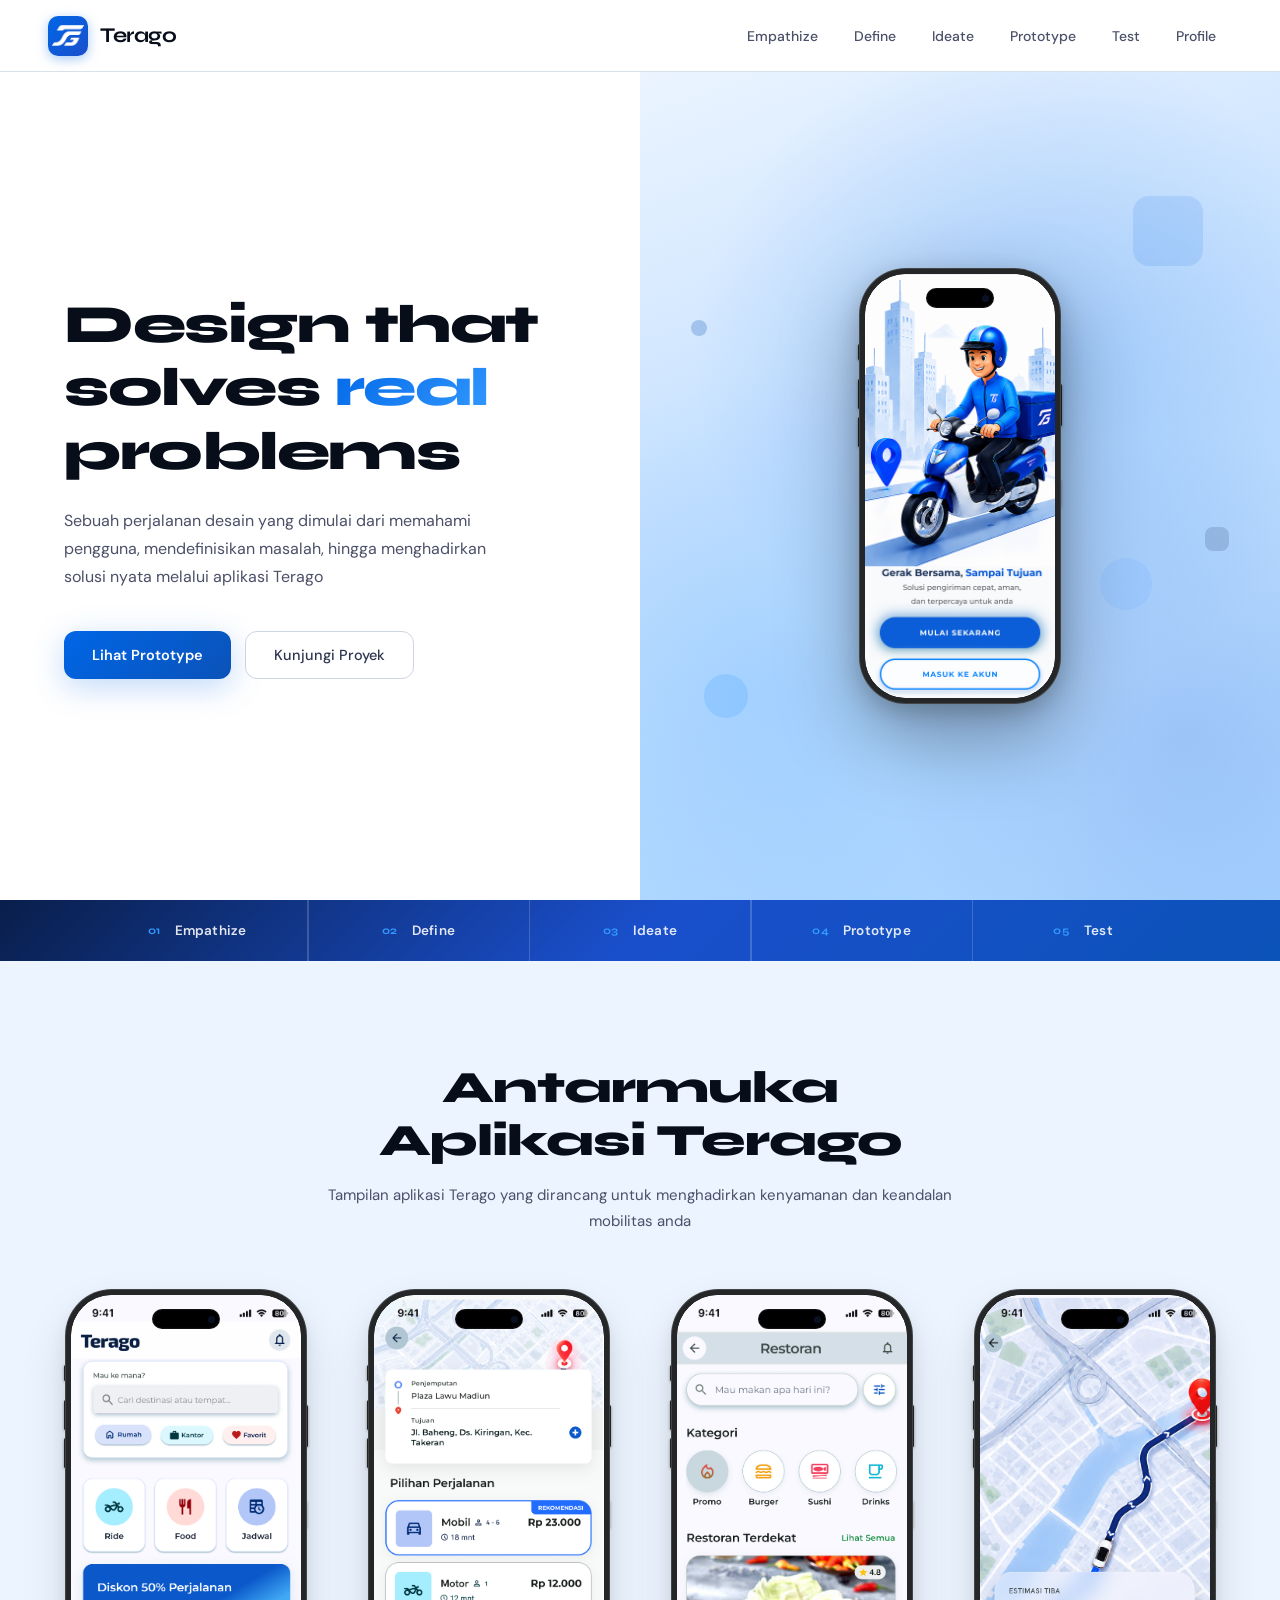
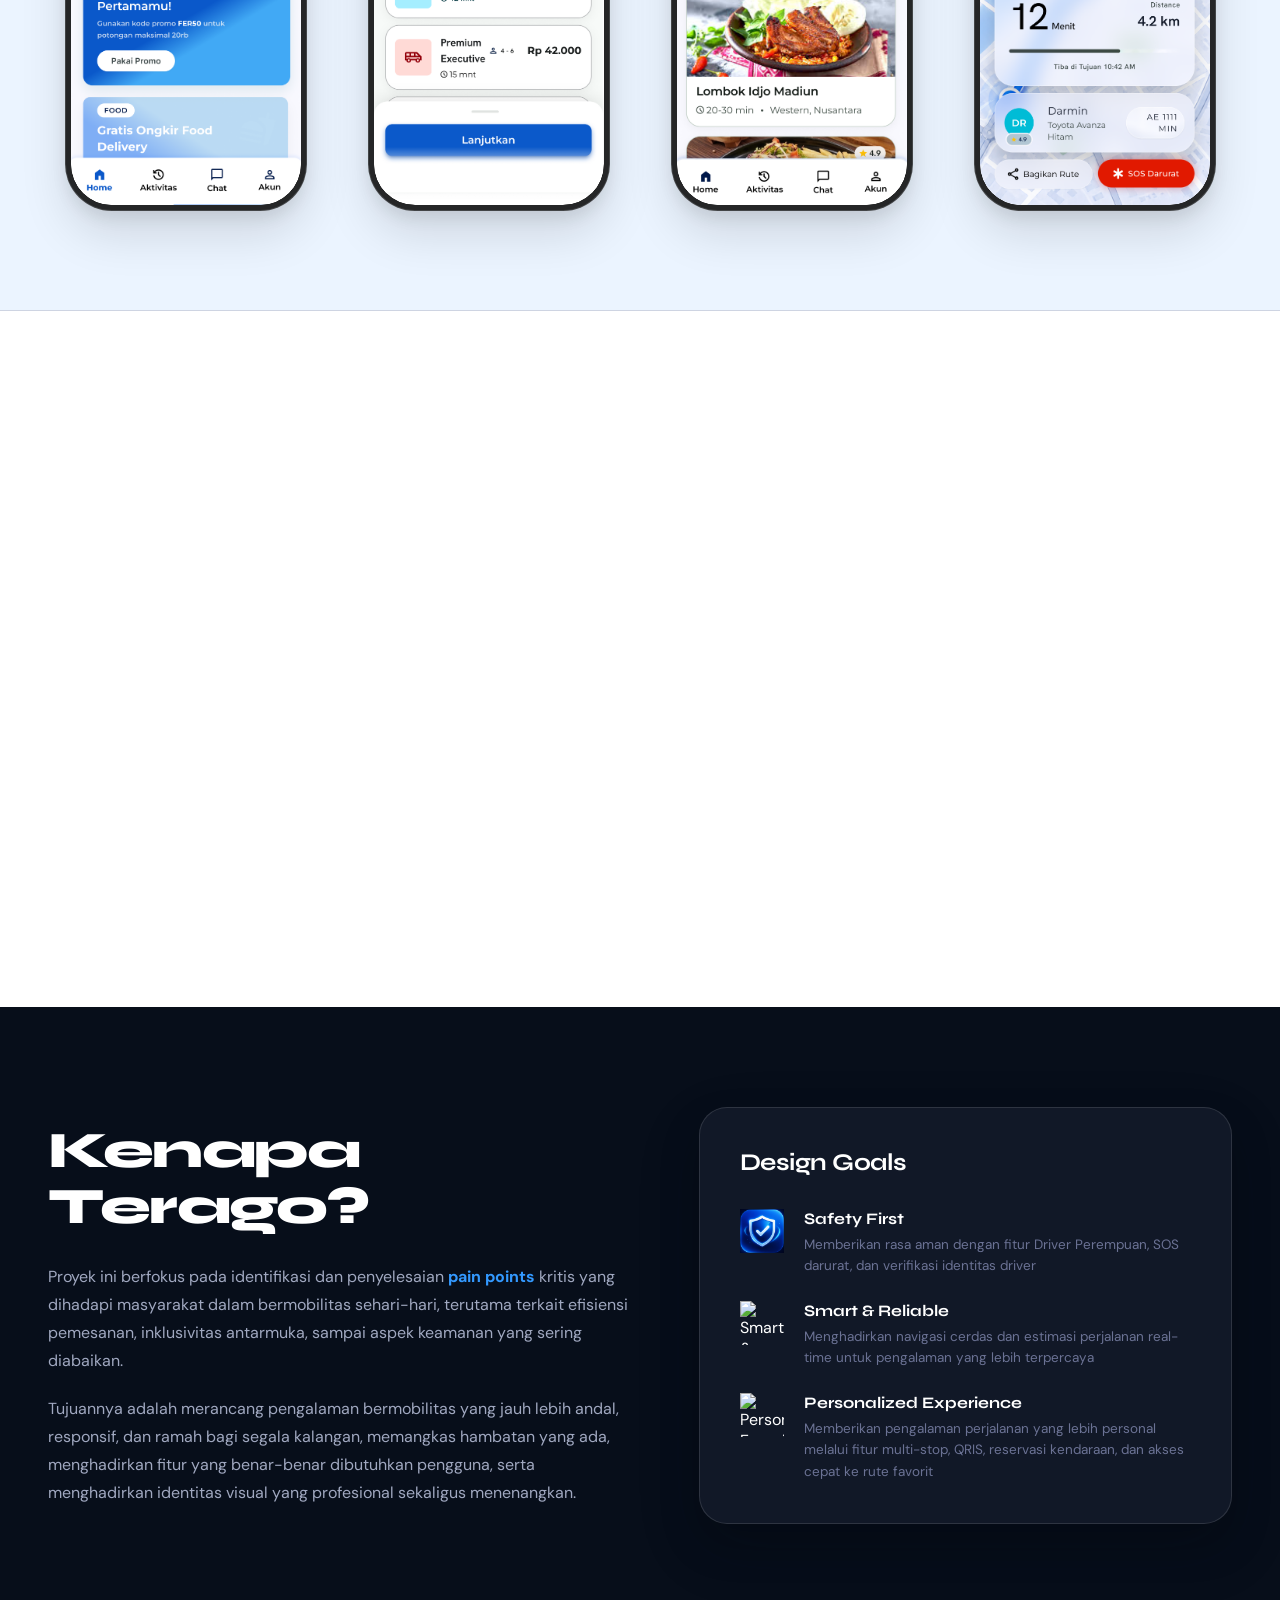
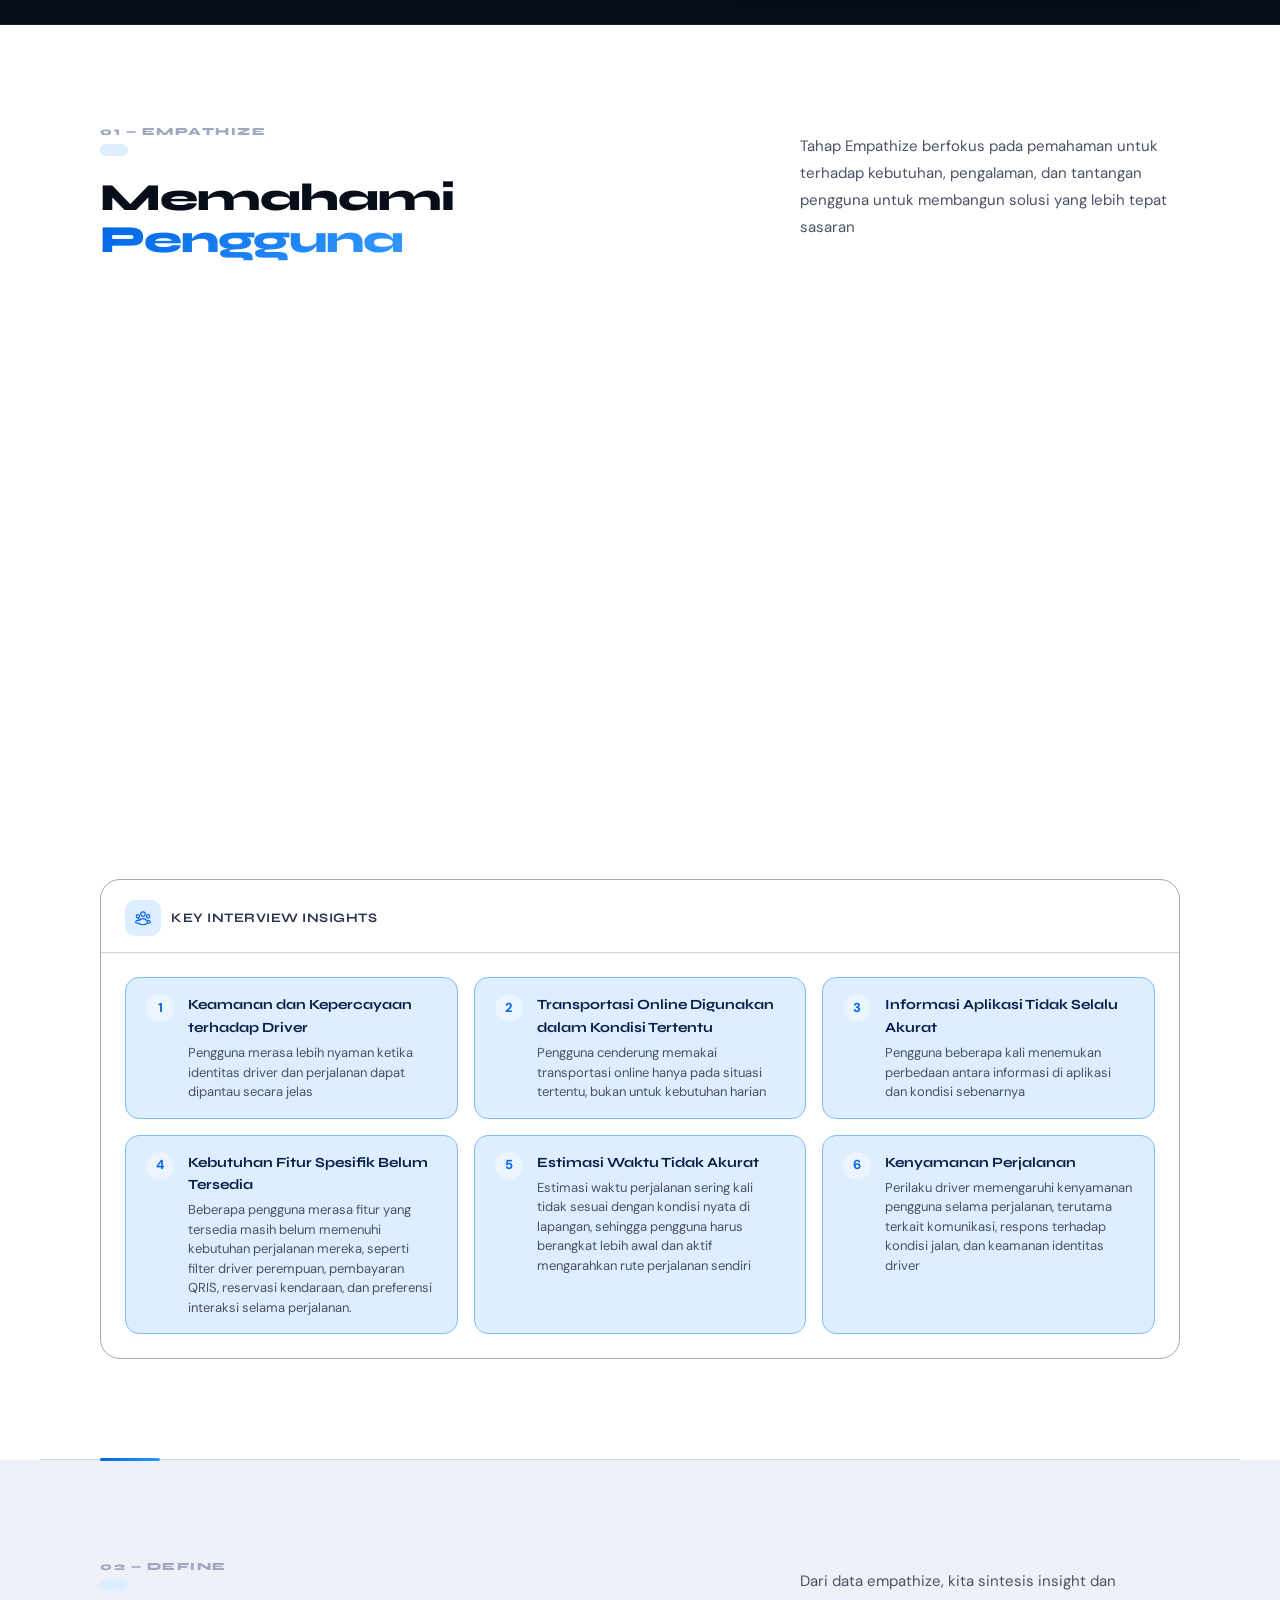
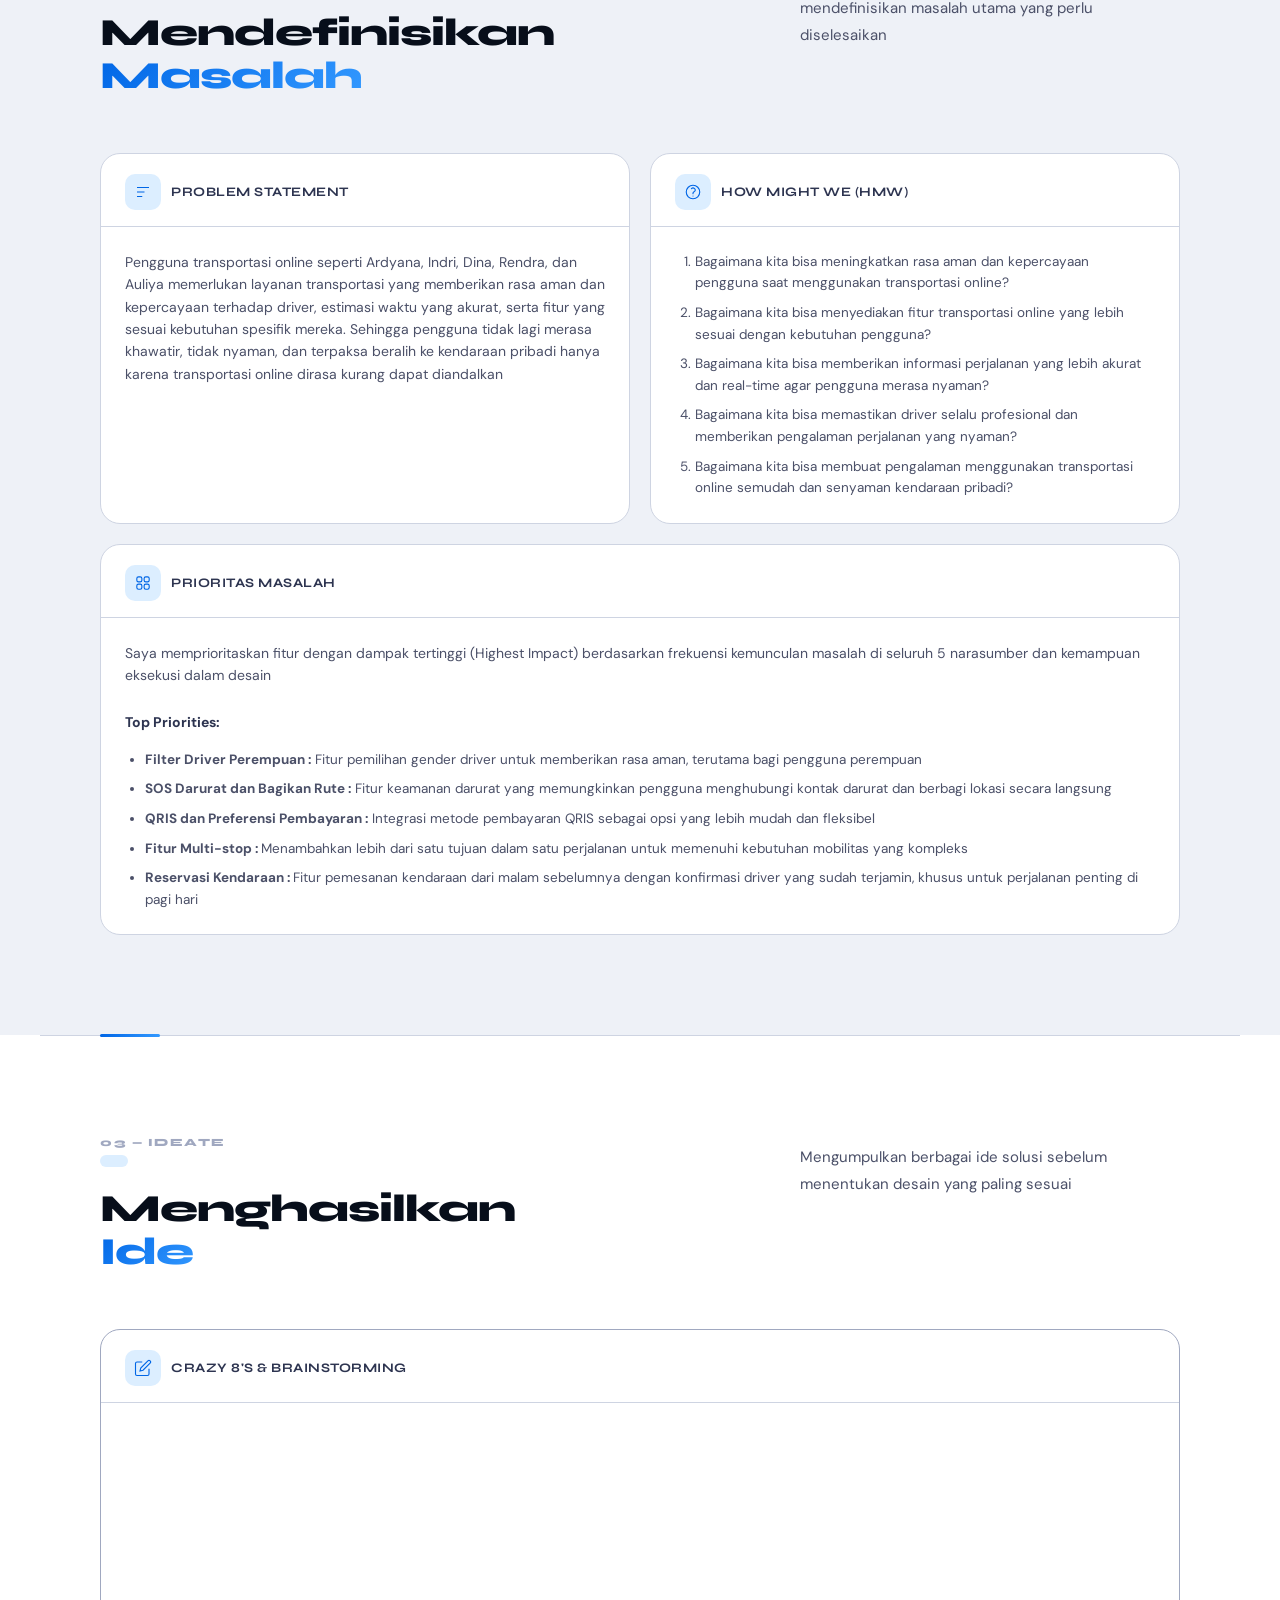
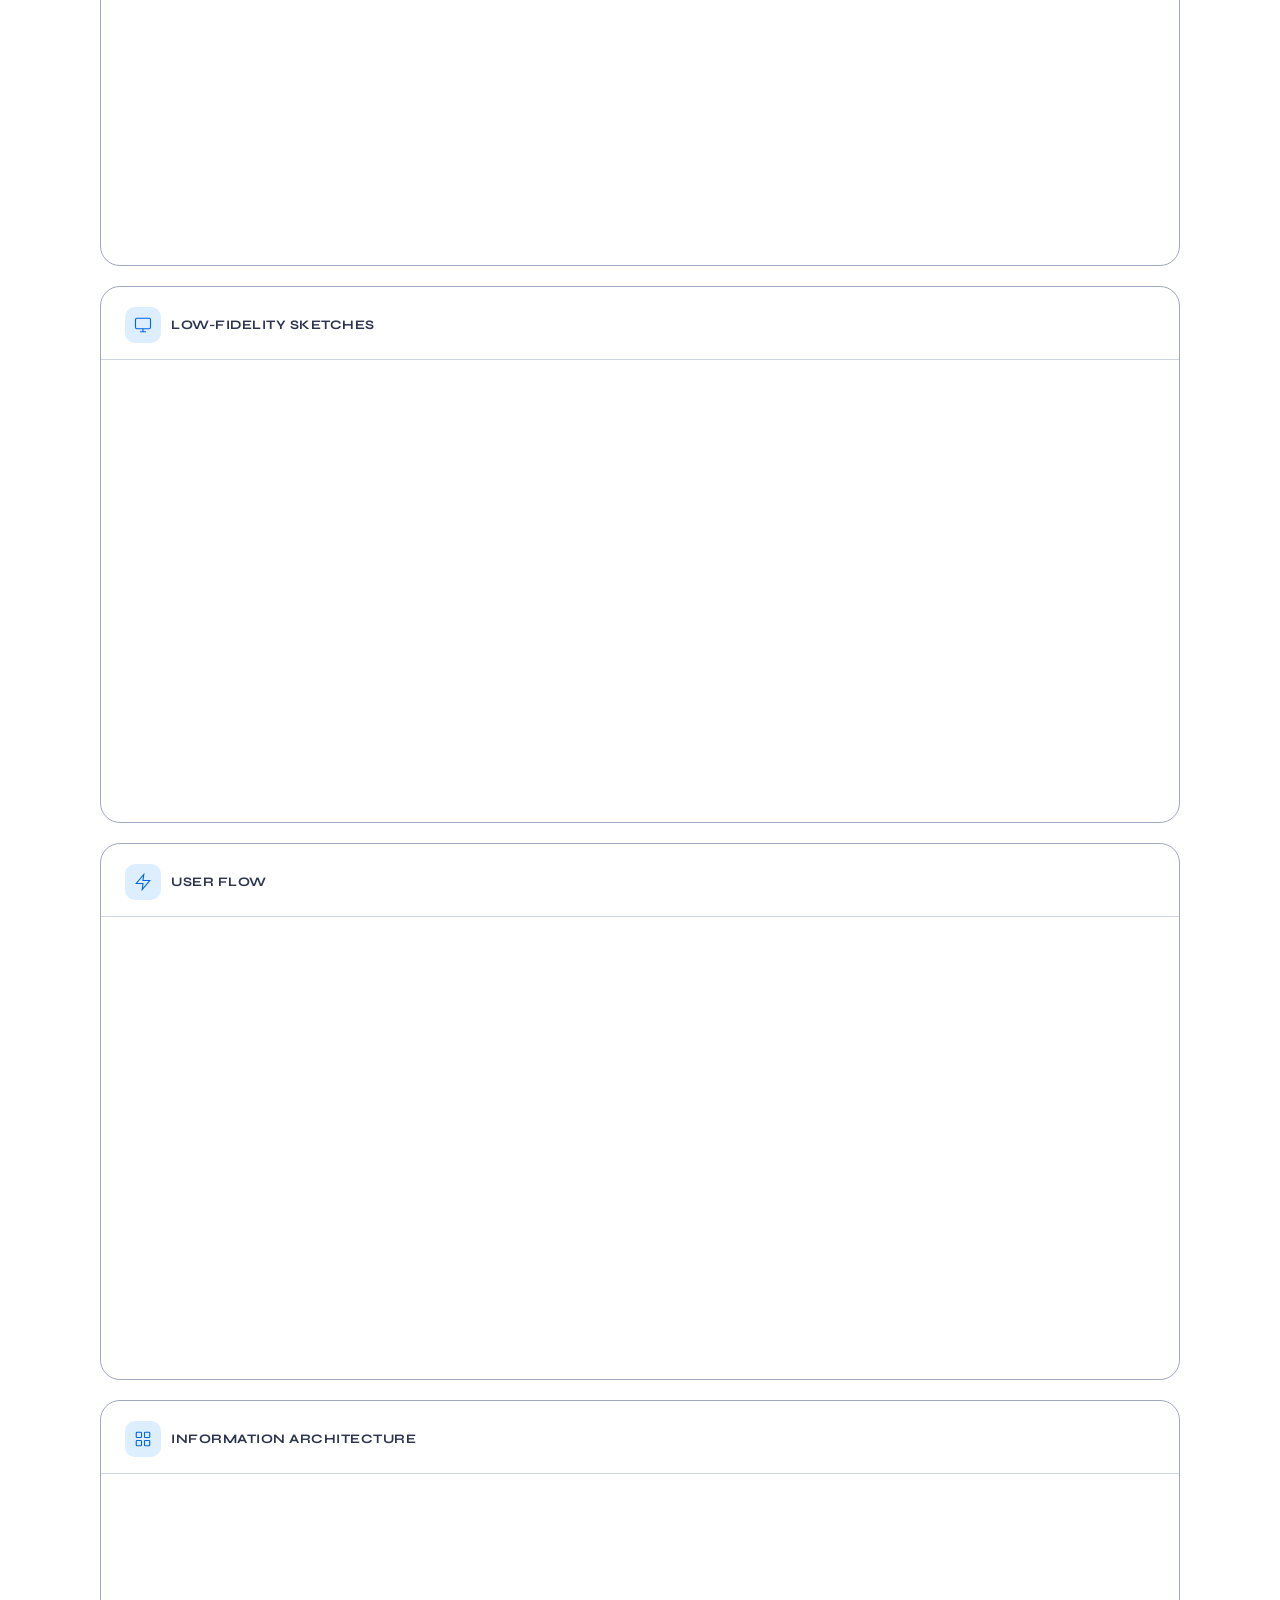
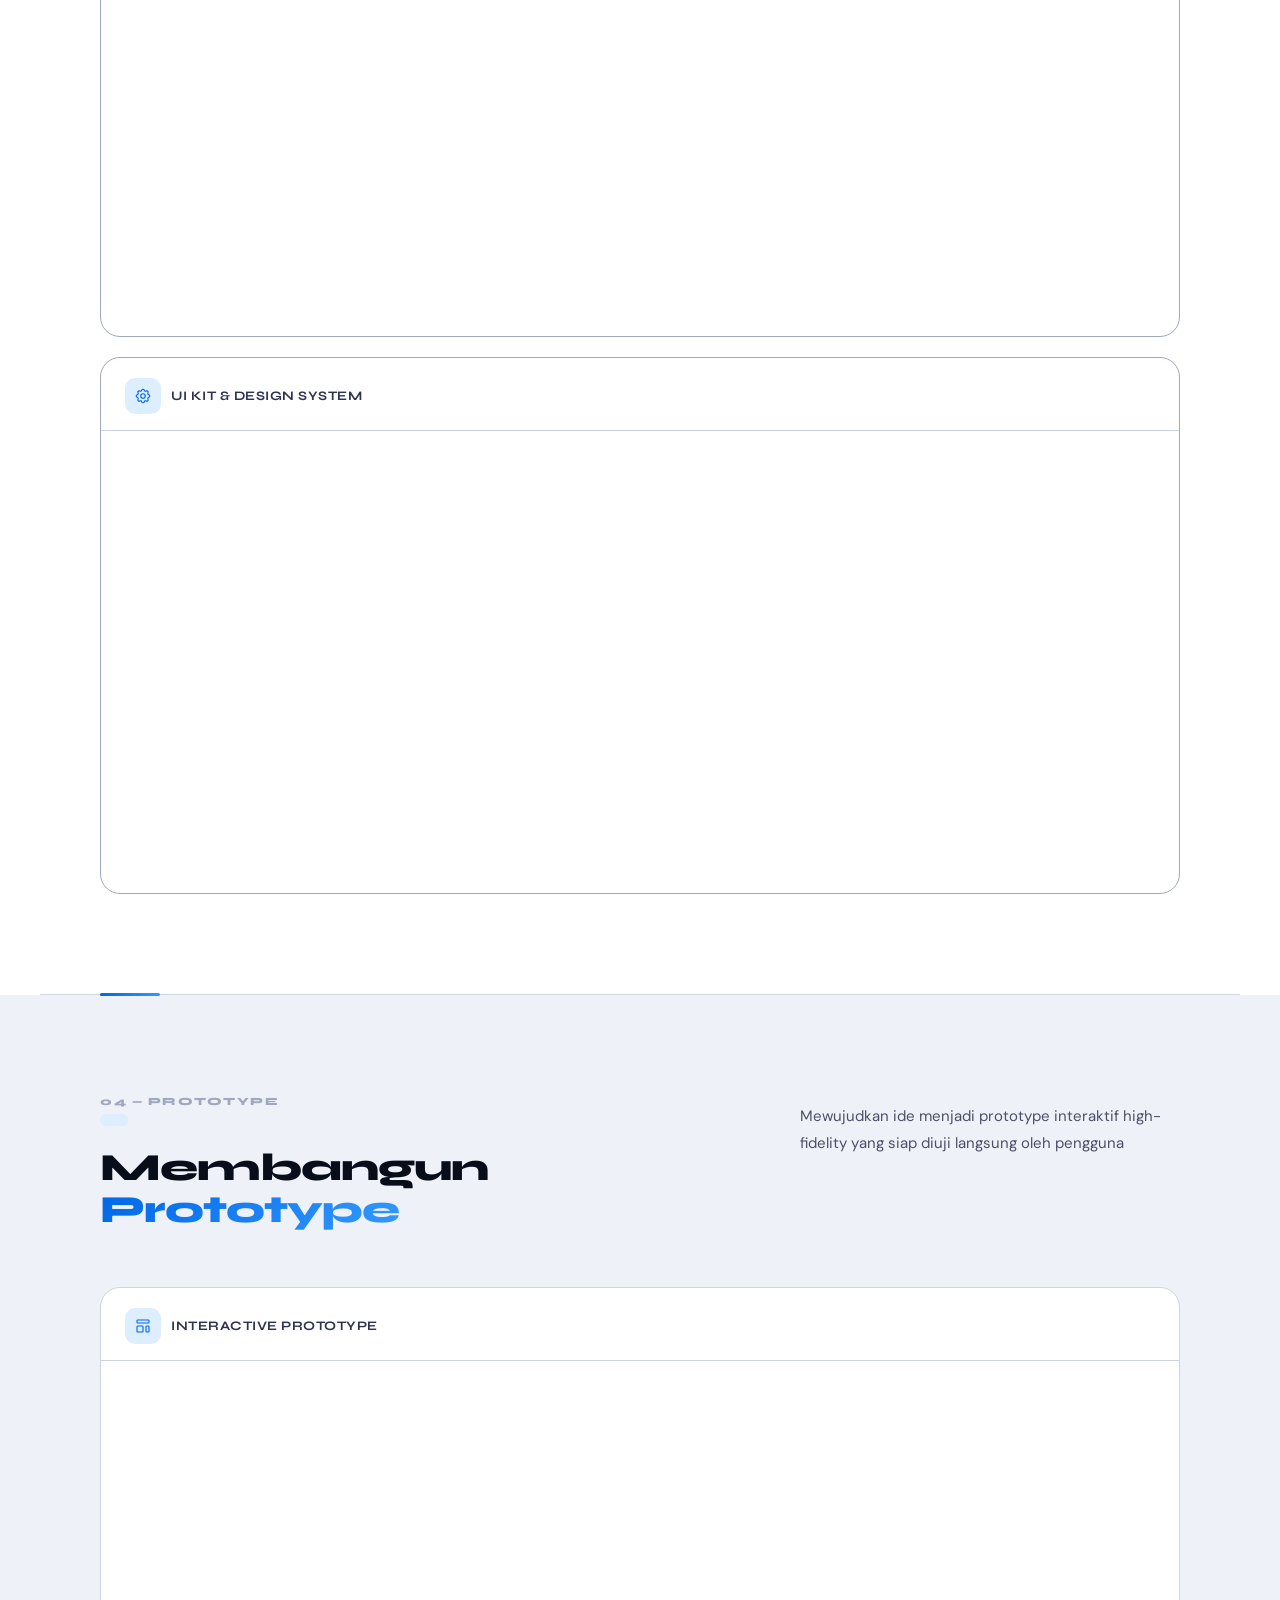
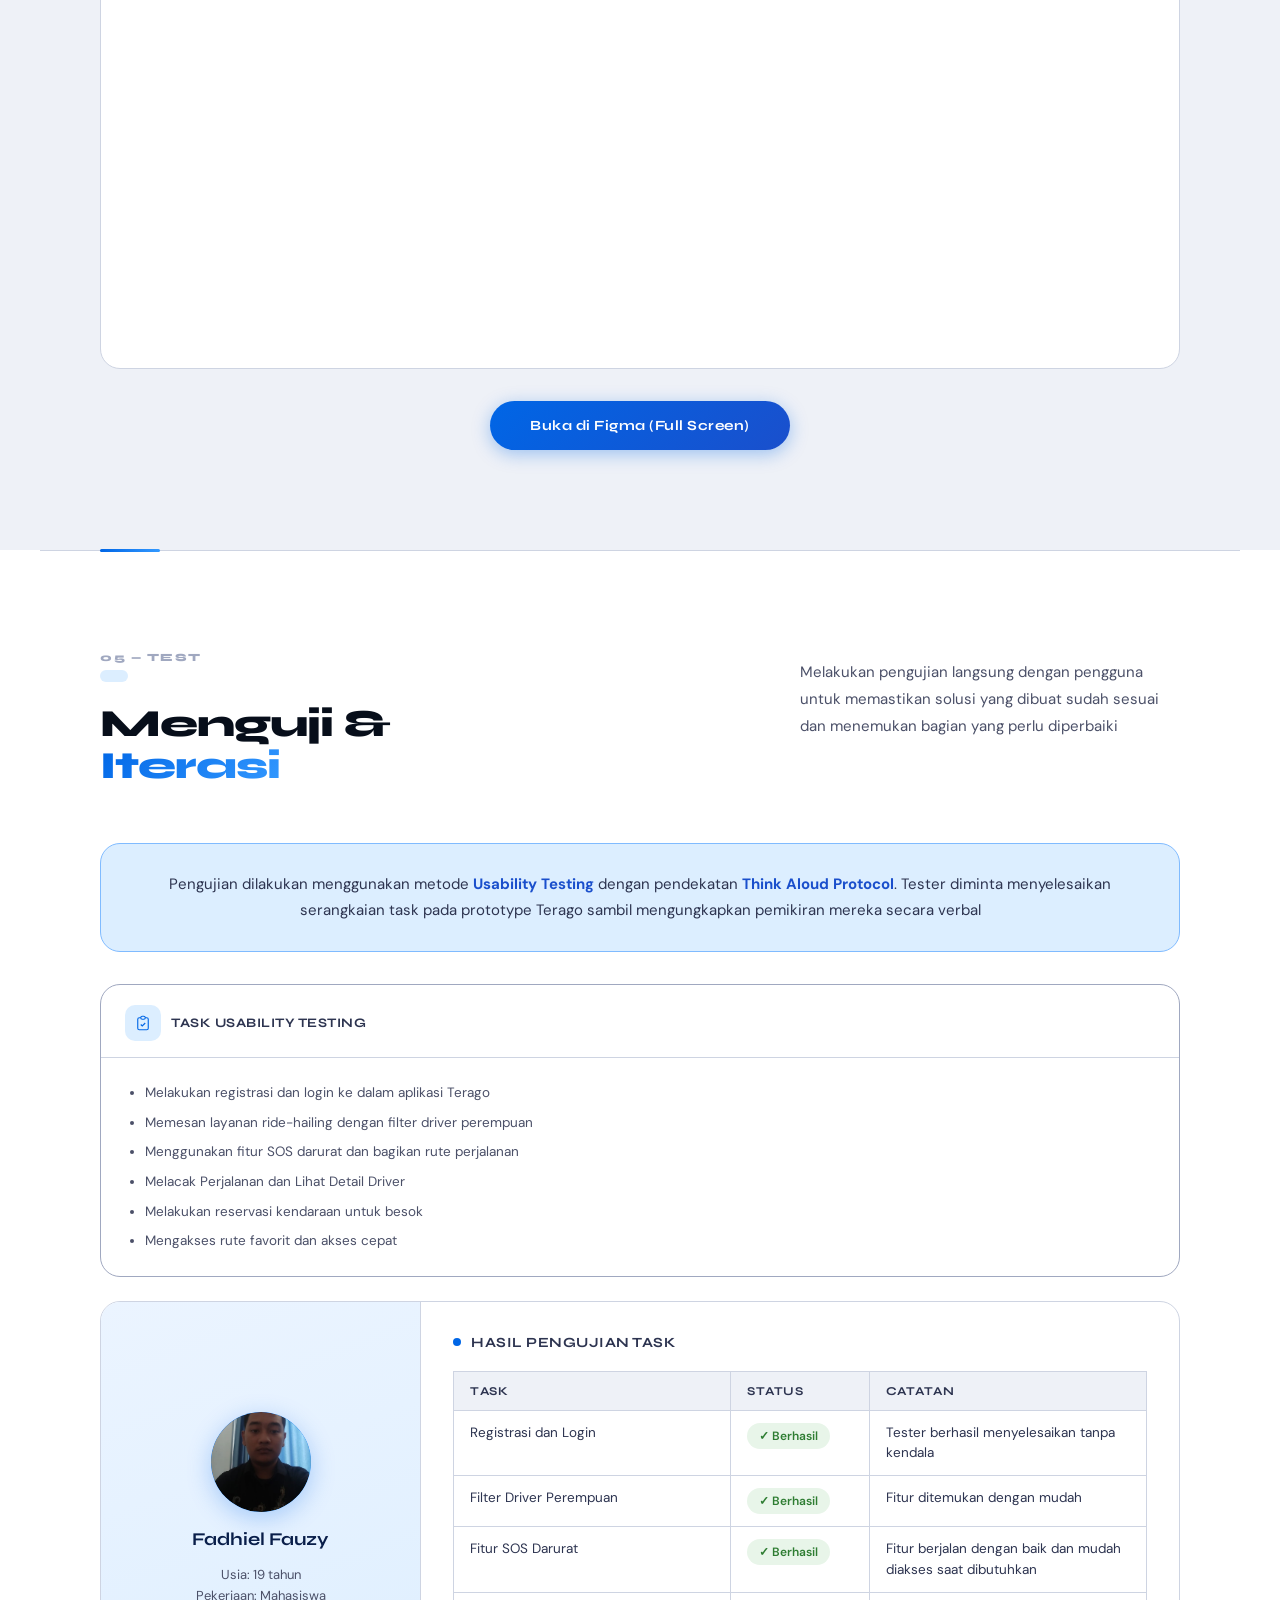
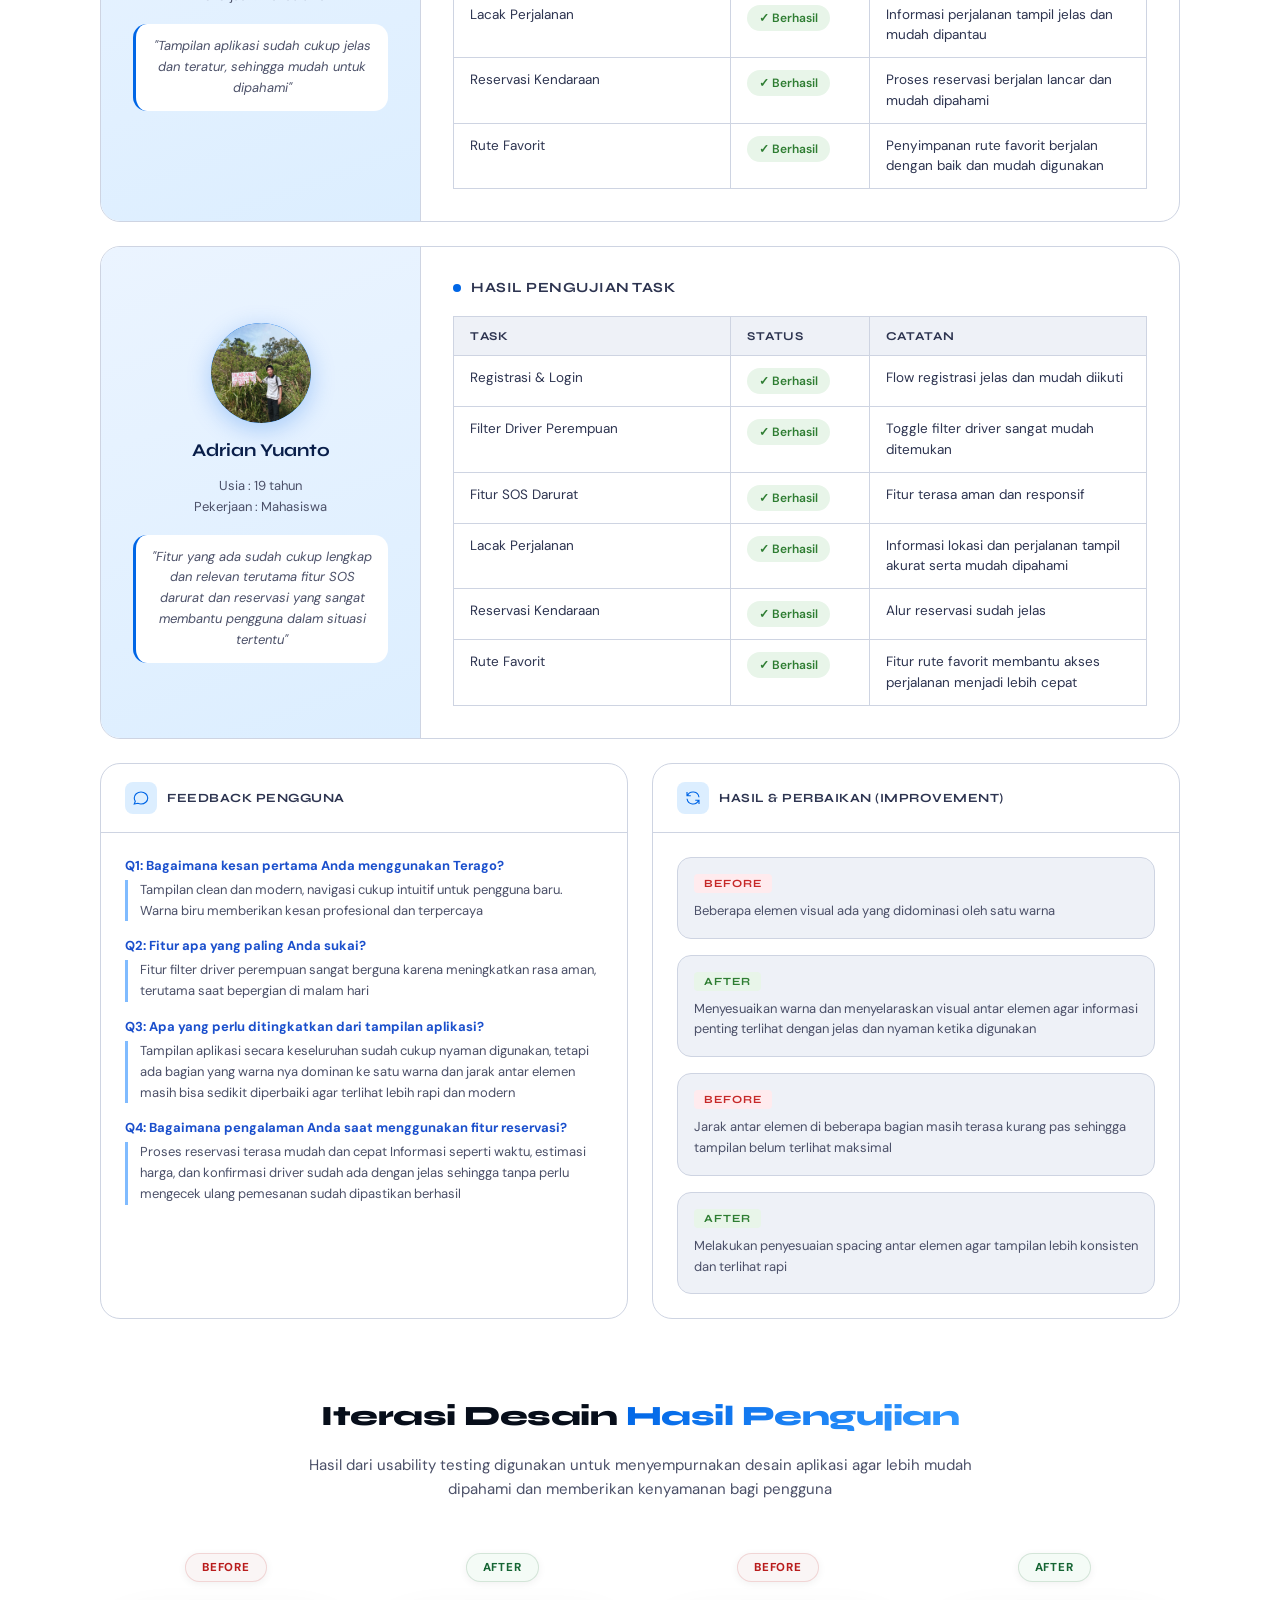
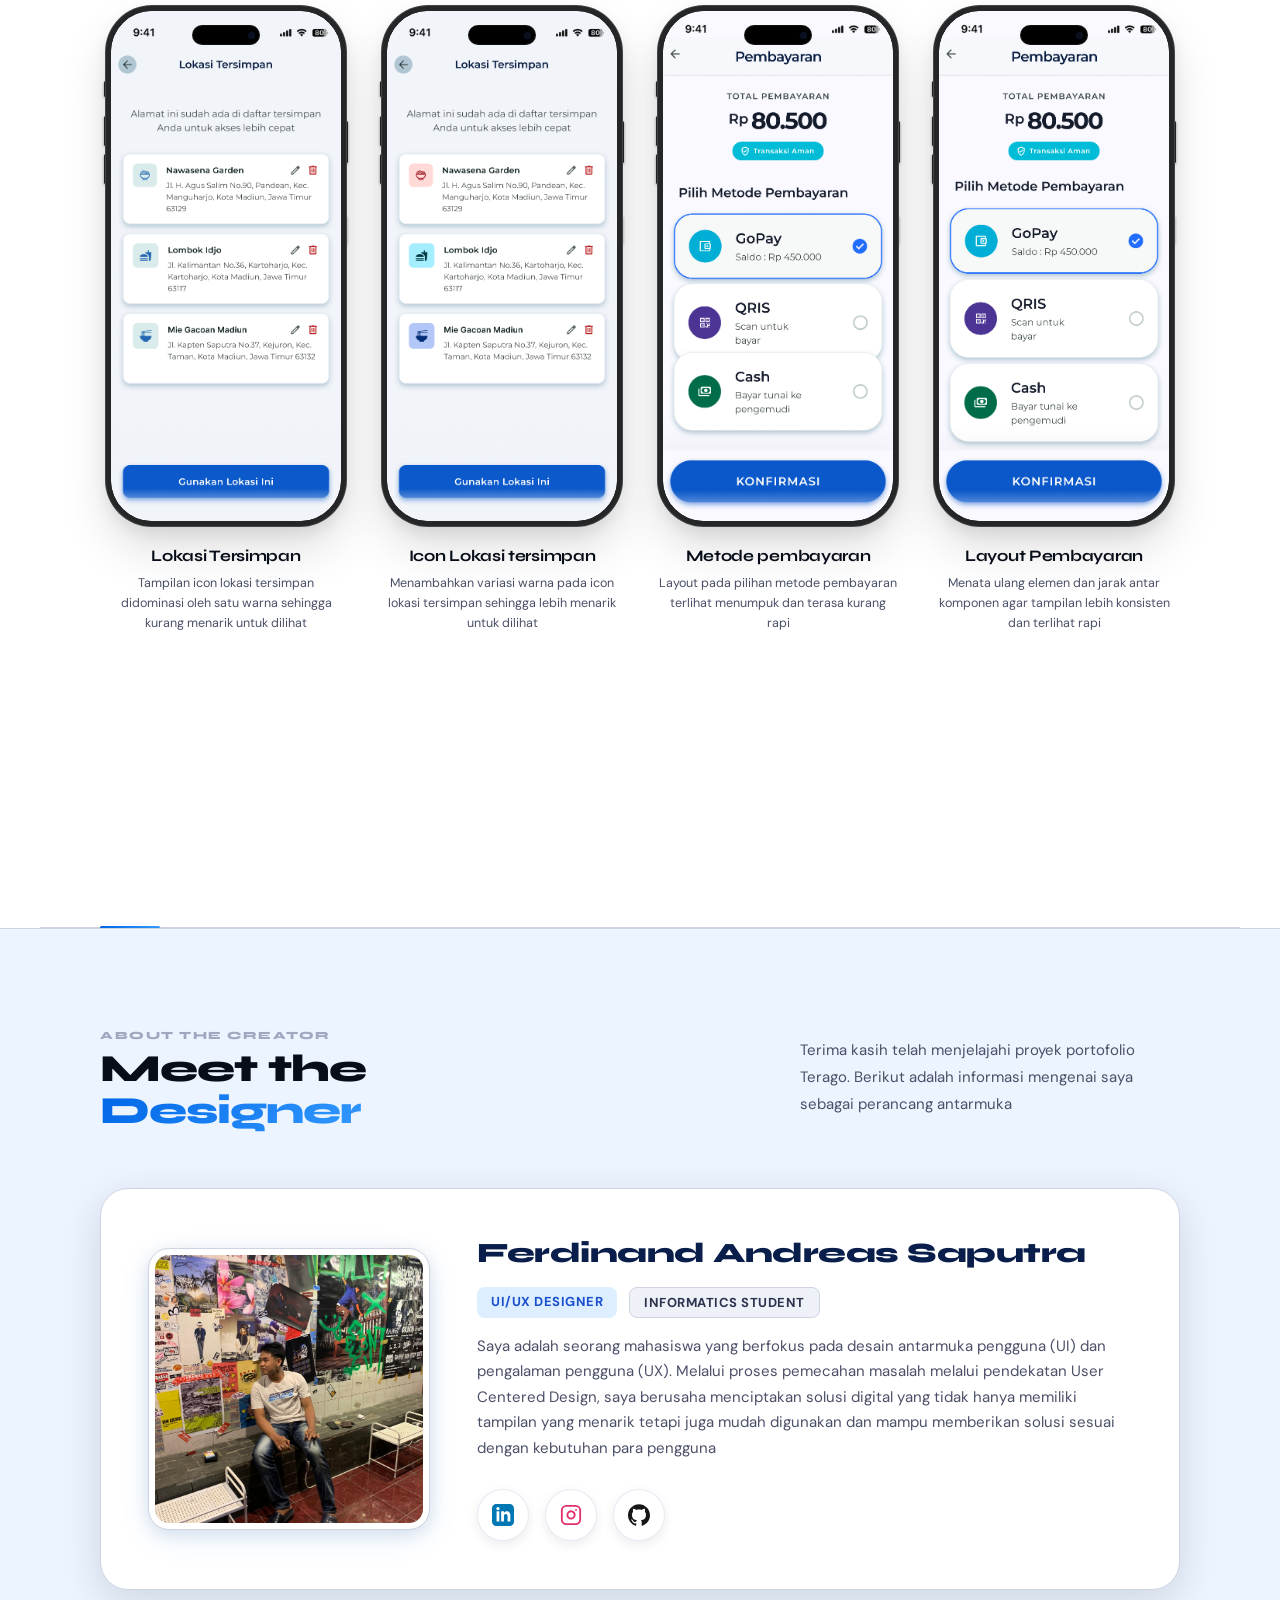
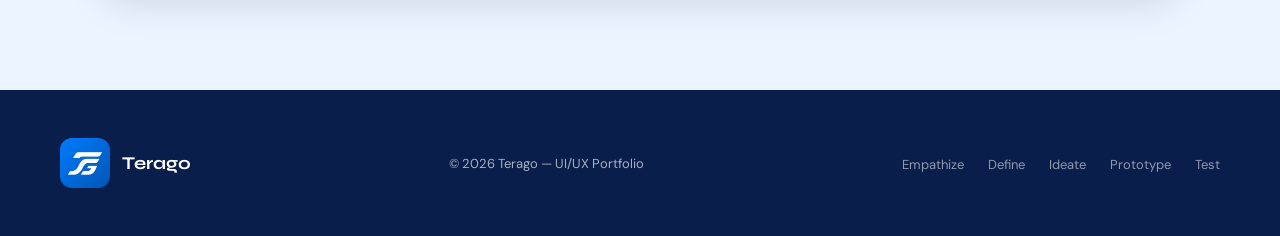
==== Terago2.html @ e4a73179 "Terago" ====
<!DOCTYPE html>
<html lang="id">

<head>
  <meta charset="UTF-8" />
  <meta name="viewport" content="width=device-width, initial-scale=1.0" />
  <title>Terago Portofolio</title>
  <meta name="description" content="Terago UI/UX Design Portfolio" />

  <!-- Fonts -->
  <link rel="preconnect" href="https://fonts.googleapis.com" />
  <link rel="preconnect" href="https://fonts.gstatic.com" crossorigin />
  <link
    href="https://fonts.googleapis.com/css2?family=DM+Sans:ital,opsz,wght@0,9..40,300;0,9..40,400;0,9..40,500;0,9..40,600;1,9..40,300&family=Syne:wght@400;500;600;700;800&display=swap"
    rel="stylesheet" />

  <!-- Stylesheet -->
  <link rel="stylesheet" href="style.css?v=2.2" />
  <link rel="icon" type="image/png" href="/Img/favicon.png" sizes="96x96" />
</head>

<body>

  <!-- ═══════════════════════════════════════════
       NAVBAR
       ═══════════════════════════════════════════ -->
  <nav id="navbar">
    <a href="#" class="logo">
      <div class="logo-icon">
        <img src="Img/Logotera.png" alt="Desain Terago Onboarding" />
      </div>
      <span class="logo-text">Terago</span>
    </a>

    <ul class="nav-links">
      <li><a href="#empathize">Empathize</a></li>
      <li><a href="#define">Define</a></li>
      <li><a href="#ideate">Ideate</a></li>
      <li><a href="#prototype">Prototype</a></li>
      <li><a href="#test">Test</a></li>
      <li><a href="#identity"> Profile</a></li>
    </ul>
  </nav>

  <!-- ═══════════════════════════════════════════
       HERO
       ═══════════════════════════════════════════ -->
  <section class="hero">
    <div class="hero-left">

      <h1 class="hero-title">
        Design that<br />
        solves <span class="highlight">real</span><br />
        problems
      </h1>
      <p class="hero-desc">
        Sebuah perjalanan desain yang dimulai dari memahami pengguna, mendefinisikan masalah,
        hingga menghadirkan solusi nyata melalui aplikasi Terago
      </p>
      <div class="hero-cta">
        <a href="#prototype" class="btn-primary">
          Lihat Prototype
        </a>

        <a href="https://www.figma.com/design/yzwEK9BCS0q9NKPZf9YwzH/253307027_Ferdinand-Andreas-Saputra?node-id=0-1&t=hUItlRRvAeyWlqdJ-1"
          class="btn-secondary">
          Kunjungi Proyek
        </a>
      </div>
    </div>

    <div class="hero-right">
      <div class="hero-bg-pattern"></div>

      <!-- Floating Decorative Elements -->
      <div class="hero-floating"
        style="top:15%;right:12%;width:70px;height:70px;border-radius:16px;background:var(--blue);opacity:.12;"></div>
      <div class="hero-floating"
        style="bottom:22%;left:10%;width:44px;height:44px;background:var(--blue-accent);opacity:.2;"></div>
      <div class="hero-floating"
        style="top:55%;right:8%;width:24px;height:24px;border-radius:8px;background:var(--blue-navy);opacity:.15;">
      </div>
      <div class="hero-floating"
        style="top:30%;left:8%;width:16px;height:16px;background:var(--blue-medium);opacity:.25;"></div>
      <div class="hero-floating"
        style="bottom:35%;right:20%;width:52px;height:52px;background:var(--blue-mid);opacity:.3;"></div>

      <!-- Phone Mockup (iPhone 16 Pro) -->
      <div class="mockup-wrapper">
        <!-- Physical side buttons -->
        <div class="button-left button-action"></div>
        <div class="button-left button-vol-up"></div>
        <div class="button-left button-vol-down"></div>
        <div class="button-right button-power"></div>
        <div class="button-right button-camera"></div>

        <div class="hero-mockup">
          <div class="mockup-notch"></div>
          <div class="mockup-screen has-image">
            <img src="Img/Onboarding7.jpg" alt="Desain Terago Onboarding" />
          </div>
        </div>
      </div>
    </div>
  </section>

  <!-- ═══════════════════════════════════════════
       PROCESS STRIP
       ═══════════════════════════════════════════ -->
  <div class="process-strip">
    <div class="process-item">
      <span class="process-num">01</span>
      <span class="process-label">Empathize</span>
    </div>
    <div class="process-sep"></div>
    <div class="process-item">
      <span class="process-num">02</span>
      <span class="process-label">Define</span>
    </div>
    <div class="process-sep"></div>
    <div class="process-item">
      <span class="process-num">03</span>
      <span class="process-label">Ideate</span>
    </div>
    <div class="process-sep"></div>
    <div class="process-item">
      <span class="process-num">04</span>
      <span class="process-label">Prototype</span>
    </div>
    <div class="process-sep"></div>
    <div class="process-item">
      <span class="process-num">05</span>
      <span class="process-label">Test</span>
    </div>
  </div>


  <!-- ═══════════════════════════════════════════════════════════════
       SECTION BARU: OPENING MOCKUPS (4x iPhone 16 Pro)
       ═══════════════════════════════════════════════════════════════ -->
  <section class="opening-mockups-section reveal">
    <div class="opening-mockups-title">
      <h2>Antarmuka Aplikasi <span class="highlight">Terago</span></h2>
      <p>Tampilan aplikasi Terago yang dirancang untuk menghadirkan kenyamanan dan keandalan mobilitas
        anda</p>
    </div>

    <div class="mockups-grid">
      <!--  MOCKUP 1 -->
      <div class="phone-mockup-wrapper">
        <div class="button-left button-action"></div>
        <div class="button-left button-vol-up"></div>
        <div class="button-left button-vol-down"></div>
        <div class="button-right button-power"></div>
        <div class="button-right button-camera"></div>
        <div class="phone-mockup-frame">
          <div class="mockup-notch"></div>
          <div class="phone-mockup-screen">
            <img src="Img/Homepage.png" alt="Terago Screen 1" />
          </div>
        </div>
      </div>

      <!--  MOCKUP 2 -->
      <div class="phone-mockup-wrapper">
        <div class="button-left button-action"></div>
        <div class="button-left button-vol-up"></div>
        <div class="button-left button-vol-down"></div>
        <div class="button-right button-power"></div>
        <div class="button-right button-camera"></div>
        <div class="phone-mockup-frame">
          <div class="mockup-notch"></div>
          <div class="phone-mockup-screen">
            <img src="Img/Pilih Layanan.png" alt="Terago Screen 2" />
          </div>
        </div>
      </div>

      <!-- MOCKUP 3 -->
      <div class="phone-mockup-wrapper">
        <div class="button-left button-action"></div>
        <div class="button-left button-vol-up"></div>
        <div class="button-left button-vol-down"></div>
        <div class="button-right button-power"></div>
        <div class="button-right button-camera"></div>
        <div class="phone-mockup-frame">
          <div class="mockup-notch"></div>
          <div class="phone-mockup-screen">
            <img src="Img/Food.png" alt="Terago Screen 3" />
          </div>
        </div>
      </div>

      <!--  MOCKUP 4 -->
      <div class="phone-mockup-wrapper">
        <div class="button-left button-action"></div>
        <div class="button-left button-vol-up"></div>
        <div class="button-left button-vol-down"></div>
        <div class="button-right button-power"></div>
        <div class="button-right button-camera"></div>
        <div class="phone-mockup-frame">
          <div class="mockup-notch"></div>
          <div class="phone-mockup-screen">
            <img src="Img/Tracking Perjalanan.png" alt="Terago Screen 4" />
          </div>
        </div>
      </div>
    </div>
  </section>

  <!-- ═══════════════════════════════════════════════════════════════
       SECTION BARU: TIMELINE & TOOLS
       ═══════════════════════════════════════════════════════════════ -->
  <section class="timeline-tools-section reveal">
    <div class="timeline-tools-header">
      <h2>Efisien, Terstruktur, <span class="highlight">Tepat Sasaran.</span></h2>
      <p>
        Proses desain Terago dikerjakan secara sistematis menggunakan pendekatan design thinking berbasis riset.
        <strong>Untuk menghasilkan solusi yang benar benar menjawab kebutuhan pengguna di lapangan</strong>
      </p>
    </div>

    <div class="timeline-tools-grid">
      <!-- Card: Timeline -->
      <div class="tt-card timeline-card reveal reveal-delay-1">
        <div class="tt-icon-wrapper tt-icon-timeline">
          <svg width="28" height="28" viewBox="0 0 24 24" fill="none" stroke="currentColor" stroke-width="1.8"
            stroke-linecap="round" stroke-linejoin="round">
            <circle cx="12" cy="12" r="10" />
            <polyline points="12 6 12 12 16 14" />
          </svg>
        </div>
        <span class="tt-label">Timeline</span>
        <span class="tt-value">4 Weeks</span>
      </div>

      <!-- Card: Tools -->
      <div class="tt-card tools-card reveal reveal-delay-2">
        <div class="tt-icon-wrapper tt-icon-tools">
          <svg width="28" height="28" viewBox="0 0 24 24" fill="none" stroke="currentColor" stroke-width="1.8"
            stroke-linecap="round" stroke-linejoin="round">
            <path d="M12 2L2 7l10 5 10-5-10-5z" />
            <path d="M2 17l10 5 10-5" />
            <path d="M2 12l10 5 10-5" />
          </svg>
        </div>
        <span class="tt-label">Tools</span>
        <span class="tt-value">Figma & FigJam</span>
      </div>
    </div>
  </section>

  <!-- ═══════════════════════════════════════════════════════════════
       KENAPA TERAGO? & DESIGN GOALS
       ═══════════════════════════════════════════════════════════════ -->
  <section class="why-terago-section reveal">
    <div class="why-terago-container">

      <!-- Kolom Kiri: Penjelasan Kenapa Terago (Teks dapat Anda sesuaikan sendiri nanti) -->
      <div class="why-terago-left">
        <h2 class="why-terago-title">Kenapa <span class="highlight">Terago?</span></h2>
        <div class="why-terago-text-wrapper">
          <p>
            Proyek ini berfokus pada identifikasi dan penyelesaian <strong>pain points</strong> kritis yang dihadapi
            masyarakat dalam bermobilitas sehari-hari, terutama terkait efisiensi pemesanan, inklusivitas antarmuka,
            sampai aspek keamanan yang sering diabaikan.
          </p>
          <p>
            Tujuannya adalah merancang pengalaman bermobilitas yang jauh lebih andal, responsif, dan ramah bagi segala
            kalangan, memangkas hambatan yang ada, menghadirkan fitur yang benar-benar dibutuhkan pengguna, serta
            menghadirkan identitas visual yang profesional sekaligus menenangkan.
          </p>
        </div>
      </div>

      <!-- Kolom Kanan: Design Goals Card (Aesthetic Dark Card) -->
      <div class="design-goals-card">
        <h3 class="design-goals-title">Design Goals</h3>

        <div class="goals-list">
          <!-- Goal 1 -->
          <div class="goal-item">
            <div class="goal-icon-wrapper">
              <img src="Img/Safety First.png" alt="Safety First Icon" />
            </div>
            <div class="goal-content">
              <h4>Safety First</h4>
              <p>Memberikan rasa aman dengan fitur Driver Perempuan, SOS darurat, dan verifikasi identitas driver</p>
            </div>
          </div>

          <!-- Goal 2 -->
          <div class="goal-item">
            <div class="goal-icon-wrapper">
              <img src="Img/Smart & Reliable.png" alt="Smart & Reliable Icon" />
            </div>
            <div class="goal-content">
              <h4>Smart & Reliable</h4>
              <p>Menghadirkan navigasi cerdas dan estimasi perjalanan real-time untuk pengalaman yang lebih terpercaya
              </p>
            </div>
          </div>

          <!-- Goal 3 -->
          <div class="goal-item">
            <div class="goal-icon-wrapper">
              <img src="Img/Personalized Experience.png" alt="Personalized Experience Icon" />
            </div>
            <div class="goal-content">
              <h4>Personalized Experience</h4>
              <p>Memberikan pengalaman perjalanan yang lebih personal melalui fitur multi-stop, QRIS, reservasi
                kendaraan, dan akses cepat ke rute favorit</p>
            </div>
          </div>
        </div>
      </div>

    </div>
  </section>


  <!-- ═══════════════════════════════════════════════════════════════
       SECTION 1: EMPATHIZE
       ═══════════════════════════════════════════════════════════════ -->
  <div id="empathize">
    <div class="section">
      <div class="section-header reveal">
        <div>
          <div class="section-num">01 — EMPATHIZE</div>
          <div class="section-tag">
          </div>
          <h2 class="section-title">Memahami<br /><span class="highlight">Pengguna</span></h2>
        </div>
        <p class="section-desc">
          Tahap Empathize berfokus pada pemahaman untuk terhadap kebutuhan, pengalaman, dan tantangan pengguna untuk
          membangun solusi yang lebih tepat sasaran

        </p>
      </div>

      <!-- Row 1: User Persona (besar) + Interview & Empathy Map -->
      <div class="content-grid cols-1-2">

        <!-- USER PERSONA — Ganti placeholder dengan gambar/embed Figma -->
        <div class="content-card reveal reveal-delay-1">
          <div class="card-header">
            <div class="card-title-group">
              <div class="card-icon">
                <svg width="18" height="18" fill="none" stroke="currentColor" stroke-width="1.5" viewBox="0 0 24 24">
                  <path
                    d="M17 20h5v-2a3 3 0 00-5.356-1.857M17 20H7m10 0v-2c0-.656-.126-1.283-.356-1.857M7 20H2v-2a3 3 0 015.356-1.857M7 20v-2c0-.656.126-1.283.356-1.857m0 0a5.002 5.002 0 019.288 0M15 7a3 3 0 11-6 0 3 3 0 016 0z" />
                </svg>
              </div>
              <span class="card-label">User Persona</span>
            </div>
          </div>
          <div class="card-body tall">
            <div class="figma-embed-wrapper">
              <iframe
                src="https://www.figma.com/embed?embed_host=share&url=https%3A%2F%2Fwww.figma.com%2Fboard%2FBF6zyXzEoIExNhuCJqpiXb%2FEmpathize-Ferdinand%3Fnode-id%3D0-1%26t%3DcXf4CjFRykqc5G28-1"
                allowfullscreen></iframe>
            </div>
          </div>
        </div>

        <!--  METODOLOGI RISET -->
        <div class="content-card reveal reveal-delay-2">
          <div class="card-header">
            <div class="card-title-group">
              <div class="card-icon">
                <svg width="18" height="18" fill="none" stroke="currentColor" stroke-width="1.5" viewBox="0 0 24 24">
                  <path stroke-linecap="round" stroke-linejoin="round"
                    d="M9 5H7a2 2 0 00-2 2v12a2 2 0 002 2h10a2 2 0 002-2V7a2 2 0 00-2-2h-2M9 5a2 2 0 002 2h2a2 2 0 002-2M9 5a2 2 0 012-2h2a2 2 0 012 2m-3 7h3m-3 4h3m-6-4h.01M9 16h.01" />
                </svg>
              </div>
              <span class="card-label">Metodologi Riset</span>
            </div>
          </div>
          <div class="card-body tall">
            <div class="card-text-wrapper">
              <div class="methodology-grid">

                <div class="methodology-card">
                  <div class="methodology-icon">
                    <svg width="18" height="18" fill="none" stroke="currentColor" stroke-width="2" viewBox="0 0 24 24">
                      <path stroke-linecap="round" stroke-linejoin="round"
                        d="M8.25 6.75h12M8.25 12h12m-12 5.25h12M3.75 6.75h.007v.008H3.75V6.75zm.375 0a.375.375 0 11-.75 0 .375.375 0 01.75 0zM3.75 12h.007v.008H3.75V12zm.375 0a.375.375 0 11-.75 0 .375.375 0 01.75 0zm-.375 5.25h.007v.008H3.75v-.008zm.375 0a.375.375 0 11-.75 0 .375.375 0 01.75 0z" />
                    </svg>
                  </div>
                  <div class="methodology-content">
                    <h4>Kualitatif (In-depth Interview)</h4>
                    <p>Wawancara mendalam dengan 5 partisipan aktif untuk memahami kebutuhan dan kendala nyata mereka
                    </p>
                  </div>
                </div>

                <div class="methodology-card">
                  <div class="methodology-icon">
                    <svg width="18" height="18" fill="none" stroke="currentColor" stroke-width="2" viewBox="0 0 24 24">
                      <path stroke-linecap="round" stroke-linejoin="round"
                        d="M9 5H7a2 2 0 00-2 2v12a2 2 0 002 2h10a2 2 0 002-2V7a2 2 0 00-2-2h-2M9 5a2 2 0 002 2h2a2 2 0 002-2M9 5a2 2 0 012-2h2a2 2 0 012 2" />
                    </svg>
                  </div>
                  <div class="methodology-content">
                    <h4>Empathy Mapping</h4>
                    <p>Memetakan apa yang pengguna katakan, pikirkan, lakukan, dan rasakan selama perjalanan mereka</p>
                  </div>
                </div>

                <div class="methodology-card">
                  <div class="methodology-icon">
                    <svg width="18" height="18" fill="none" stroke="currentColor" stroke-width="2" viewBox="0 0 24 24">
                      <path stroke-linecap="round" stroke-linejoin="round"
                        d="M15 19.128a9.38 9.38 0 002.625.372 9.337 9.337 0 004.121-.952 4.125 4.125 0 00-7.533-2.493M15 19.128v-.003c0-1.113-.285-2.16-.786-3.07M15 19.128v.109A11.386 11.386 0 0110.089 20c-2.229 0-4.316-.64-6.089-1.745V19.13c0-1.113.285-2.16.786-3.07M15 19.128v-.109A11.386 11.386 0 0010.089 18c-2.229 0-4.316.64-6.089 1.745v-.109m11-4.757a4.125 4.125 0 00-4.125-4.125A4.125 4.125 0 005.89 15c0-1.113.285-2.16.786-3.07M15 10.128a4.125 4.125 0 100-8.25 4.125 4.125 0 000 8.25zm-8 2a3 3 0 100-6 3 3 0 000 6z" />
                    </svg>
                  </div>
                  <div class="methodology-content">
                    <h4>Target Pengguna</h4>
                    <p>Pengguna dengan mobilitas tinggi yang mengutamakan efisiensi, kenyamanan, dan keamanan dalam
                      perjalanan sehari-hari</p>
                  </div>
                </div>

              </div>
            </div>
          </div>
        </div>
      </div>

      <!-- Row 2: Key Interview Insights -->
      <div class="content-grid" style="margin-top:20px;">
        <!--  KEY INTERVIEW INSIGHTS -->
        <div class="content-card reveal reveal-delay-1">
          <div class="card-header">
            <div class="card-title-group">
              <div class="card-icon">
                <svg width="18" height="18" fill="none" stroke="currentColor" stroke-width="1.5" viewBox="0 0 24 24">
                  <path stroke-linecap="round" stroke-linejoin="round"
                    d="M18 18.72a9.094 9.094 0 003.741-.479 3 3 0 00-4.682-2.72m.94 3.198l.001.031c0 .225-.012.447-.037.666A11.944 11.944 0 0112 21c-2.17 0-4.207-.576-5.963-1.584A6.062 6.062 0 016 18.719m12 0a5.971 5.971 0 00-.941-3.197m0 0A5.995 5.995 0 0012 12.75a5.995 5.995 0 00-5.058 2.772m0 0a3 3 0 00-4.681 2.72 8.986 8.986 0 003.74.477m.94-3.197a5.971 5.971 0 00-.94-3.197M15 6.75a3 3 0 11-6 0 3 3 0 016 0zm6 3a2.25 2.25 0 11-4.5 0 2.25 2.25 0 014.5 0zm-13.5 0a2.25 2.25 0 11-4.5 0 2.25 2.25 0 014.5 0z" />
                </svg>
              </div>
              <span class="card-label">Key Interview Insights</span>
            </div>
          </div>
          <div class="card-body">
            <div class="card-text-wrapper">
              <ul class="insight-list">

                <li class="insight-item">
                  <span class="insight-icon">1</span>
                  <div class="insight-details">
                    <span class="insight-title">Keamanan dan Kepercayaan terhadap Driver</span>
                    <span class="insight-desc">Pengguna merasa lebih nyaman ketika identitas driver dan perjalanan dapat
                      dipantau secara jelas</span>
                  </div>
                </li>

                <li class="insight-item">
                  <span class="insight-icon">2</span>
                  <div class="insight-details">
                    <span class="insight-title">Transportasi Online Digunakan dalam Kondisi Tertentu</span>
                    <span class="insight-desc">Pengguna cenderung memakai transportasi online hanya pada situasi
                      tertentu, bukan untuk kebutuhan harian</span>
                  </div>
                </li>

                <li class="insight-item">
                  <span class="insight-icon">3</span>
                  <div class="insight-details">
                    <span class="insight-title">Informasi Aplikasi Tidak Selalu Akurat</span>
                    <span class="insight-desc">Pengguna beberapa kali menemukan perbedaan antara informasi di aplikasi
                      dan kondisi sebenarnya</span>
                  </div>
                </li>

                <li class="insight-item">
                  <span class="insight-icon">4</span>
                  <div class="insight-details">
                    <span class="insight-title">Kebutuhan Fitur Spesifik Belum Tersedia</span>
                    <span class="insight-desc">Beberapa pengguna merasa fitur yang tersedia masih belum memenuhi
                      kebutuhan perjalanan mereka, seperti filter driver perempuan, pembayaran QRIS, reservasi
                      kendaraan, dan preferensi interaksi selama perjalanan.</span>
                  </div>
                </li>

                <li class="insight-item">
                  <span class="insight-icon">5</span>
                  <div class="insight-details">
                    <span class="insight-title">Estimasi Waktu Tidak Akurat</span>
                    <span class="insight-desc">Estimasi waktu perjalanan sering kali tidak sesuai dengan kondisi nyata
                      di lapangan, sehingga pengguna harus berangkat lebih awal dan aktif mengarahkan rute perjalanan
                      sendiri</span>
                  </div>
                </li>

                <li class="insight-item">
                  <span class="insight-icon">6</span>
                  <div class="insight-details">
                    <span class="insight-title">Kenyamanan Perjalanan</span>
                    <span class="insight-desc">Perilaku driver memengaruhi kenyamanan pengguna selama perjalanan,
                      terutama terkait komunikasi, respons terhadap kondisi jalan, dan keamanan identitas driver</span>
                  </div>
                </li>

              </ul>
            </div>
          </div>
        </div>
      </div>

    </div>
  </div>

  <div class="section-divider"></div>


  <!-- ═══════════════════════════════════════════════════════════════
       SECTION 2: DEFINE
       ═══════════════════════════════════════════════════════════════ -->
  <div id="define" class="section-alt-bg">
    <div class="section">
      <div class="section-header reveal">
        <div>
          <div class="section-num">02 — DEFINE</div>
          <div class="section-tag">
          </div>
          <h2 class="section-title">Mendefinisikan<br /><span class="highlight">Masalah</span></h2>
        </div>
        <p class="section-desc">
          Dari data empathize, kita sintesis insight dan mendefinisikan masalah utama yang perlu diselesaikan
        </p>
      </div>

      <!-- Row 1: Problem Statement + How Might We (HMW) -->
      <div class="content-grid cols-2">

        <!-- PROBLEM STATEMENT -->
        <div class="content-card reveal reveal-delay-1">
          <div class="card-header">
            <div class="card-title-group">
              <div class="card-icon">
                <svg width="18" height="18" fill="none" stroke="currentColor" stroke-width="1.5" viewBox="0 0 24 24">
                  <path d="M4 6h16M4 12h10M4 18h7" />
                </svg>
              </div>
              <span class="card-label">Problem Statement</span>
            </div>
          </div>
          <div class="card-body">
            <div class="card-text-wrapper">
              <p>Pengguna transportasi online seperti Ardyana, Indri, Dina, Rendra, dan Auliya memerlukan layanan
                transportasi yang memberikan rasa aman dan kepercayaan terhadap driver, estimasi waktu yang akurat,
                serta fitur yang sesuai kebutuhan spesifik mereka. Sehingga pengguna tidak lagi merasa khawatir, tidak
                nyaman, dan terpaksa beralih ke kendaraan pribadi hanya karena transportasi online dirasa kurang dapat
                diandalkan</p>
            </div>
          </div>
        </div>

        <!-- HOW MIGHT WE (HMW) -->
        <div class="content-card reveal reveal-delay-2">
          <div class="card-header">
            <div class="card-title-group">
              <div class="card-icon">
                <svg width="18" height="18" fill="none" stroke="currentColor" stroke-width="1.5" viewBox="0 0 24 24">
                  <path stroke-linecap="round" stroke-linejoin="round" stroke-width="1.5"
                    d="M9.879 7.519c1.171-1.025 3.071-1.025 4.242 0 1.172 1.025 1.172 2.687 0 3.712-.203.179-.43.326-.67.442-.745.361-1.45.999-1.45 1.827v.75M21 12a9 9 0 11-18 0 9 9 0 0118 0zm-9 5.25h.008v.008H12v-.008z" />
                </svg>
              </div>
              <span class="card-label">How Might We (HMW)</span>
            </div>
          </div>
          <div class="card-body">
            <div class="card-text-wrapper">
              <ol>
                <li>Bagaimana kita bisa meningkatkan rasa aman dan kepercayaan pengguna saat menggunakan transportasi
                  online?</li>
                <li>Bagaimana kita bisa menyediakan fitur transportasi online yang lebih sesuai dengan kebutuhan
                  pengguna?</li>
                <li>Bagaimana kita bisa memberikan informasi perjalanan yang lebih akurat dan real-time agar pengguna
                  merasa nyaman?</li>
                <li>Bagaimana kita bisa memastikan driver selalu profesional dan memberikan pengalaman perjalanan yang
                  nyaman?</li>
                <li>Bagaimana kita bisa membuat pengalaman menggunakan transportasi online semudah dan senyaman
                  kendaraan pribadi?</li>
              </ol>
            </div>
          </div>
        </div>

      </div>

      <!-- Row 2: Prioritas Masalah (full width) -->
      <div class="content-grid" style="margin-top:20px;">

        <!--  PRIORITAS MASALAH -->
        <div class="content-card wide reveal">
          <div class="card-header">
            <div class="card-title-group">
              <div class="card-icon">
                <svg width="18" height="18" fill="none" stroke="currentColor" stroke-width="1.5" viewBox="0 0 24 24">
                  <path stroke-linecap="round" stroke-linejoin="round"
                    d="M3.75 6A2.25 2.25 0 016 3.75h2.25A2.25 2.25 0 0110.5 6v2.25a2.25 2.25 0 01-2.25 2.25H6a2.25 2.25 0 01-2.25-2.25V6zM3.75 15.75A2.25 2.25 0 016 13.5h2.25a2.25 2.25 0 012.25 2.25V18a2.25 2.25 0 01-2.25 2.25H6A2.25 2.25 0 013.75 18v-2.25zM13.5 6a2.25 2.25 0 012.25-2.25H18A2.25 2.25 0 0120.25 6v2.25A2.25 2.25 0 0118 10.5h-2.25A2.25 2.25 0 0113.5 8.25V6zM13.5 15.75a2.25 2.25 0 012.25-2.25H18a2.25 2.25 0 012.25 2.25V18A2.25 2.25 0 0118 20.25h-2.25A2.25 2.25 0 0113.5 18v-2.25z" />
                </svg>
              </div>
              <span class="card-label">Prioritas Masalah</span>
            </div>

          </div>
          <div class="card-body">
            <div class="card-text-wrapper">
              <p>Saya memprioritaskan fitur dengan dampak tertinggi (Highest Impact) berdasarkan frekuensi kemunculan
                masalah di seluruh 5 narasumber dan kemampuan eksekusi dalam desain</p>
              <p style="margin-top: 8px; font-weight: 700; color: var(--gray-700); font-size: 14px;">Top Priorities:</p>
              <ul>
                <li><strong>Filter Driver Perempuan :</strong> Fitur pemilihan gender driver untuk memberikan rasa aman,
                  terutama bagi pengguna perempuan</li>
                <li><strong>SOS Darurat dan Bagikan Rute :</strong> Fitur keamanan darurat yang memungkinkan pengguna
                  menghubungi kontak darurat dan berbagi lokasi secara langsung</li>
                <li><strong>QRIS dan Preferensi Pembayaran :</strong> Integrasi metode pembayaran QRIS sebagai opsi yang
                  lebih mudah dan fleksibel</li>
                <li><strong>Fitur Multi-stop : </strong>Menambahkan lebih dari satu tujuan dalam satu perjalanan untuk
                  memenuhi kebutuhan mobilitas yang kompleks</li>
                <li><strong>Reservasi Kendaraan : </strong>Fitur pemesanan kendaraan dari malam sebelumnya dengan
                  konfirmasi driver yang sudah terjamin, khusus untuk perjalanan penting di pagi hari</li>
              </ul>
            </div>
          </div>
        </div>

      </div>

    </div>
  </div>

  <div class="section-divider"></div>


  <!-- ═══════════════════════════════════════════════════════════════
       SECTION 3: IDEATE
       ═══════════════════════════════════════════════════════════════ -->
  <div id="ideate">
    <div class="section">
      <div class="section-header reveal">
        <div>
          <div class="section-num">03 — IDEATE</div>
          <div class="section-tag">
          </div>
          <h2 class="section-title">Menghasilkan<br /><span class="highlight">Ide</span></h2>
        </div>
        <p class="section-desc">
          Mengumpulkan berbagai ide solusi sebelum menentukan desain yang paling sesuai
        </p>
      </div>

      <!-- Row 1: 5 Ideation Cards Stacked Vertically (Kebawah) -->
      <div class="content-grid">

        <!--  KOLOM 1: CRAZY 8's & BRAINSTORMING -->
        <div class="content-card ideate-card reveal reveal-delay-1">
          <div class="card-header">
            <div class="card-title-group">
              <div class="card-icon">
                <svg width="18" height="18" fill="none" stroke="currentColor" stroke-width="1.5" viewBox="0 0 24 24">
                  <path d="M11 4H4a2 2 0 00-2 2v14a2 2 0 002 2h14a2 2 0 002-2v-7" />
                  <path d="M18.5 2.5a2.121 2.121 0 013 3L12 15l-4 1 1-4 9.5-9.5z" />
                </svg>
              </div>
              <span class="card-label">Crazy 8's & Brainstorming</span>
            </div>

          </div>
          <div class="card-body ideate-card-body">
            <iframe
              src="https://www.figma.com/embed?embed_host=share&url=https%3A%2F%2Fwww.figma.com%2Fboard%2FtNv4T8K96DxXX7IsYK4H3e%2FCrazy-8-s---Brainstorming_Terago%3Fnode-id%3D0-1%26t%3DUNhw2x8R5GXm8zMh-1"
              allowfullscreen>
            </iframe>
          </div>
        </div>

        <!--  KOLOM 2: LOW-FIDELITY SKETCHES -->
        <div class="content-card ideate-card reveal reveal-delay-2">
          <div class="card-header">
            <div class="card-title-group">
              <div class="card-icon">
                <svg width="18" height="18" fill="none" stroke="currentColor" stroke-width="1.5" viewBox="0 0 24 24">
                  <rect x="2" y="3" width="20" height="14" rx="2" />
                  <path d="M8 21h8M12 17v4" />
                </svg>
              </div>
              <span class="card-label">Low-Fidelity Sketches</span>
            </div>

          </div>
          <div class="card-body ideate-card-body">
            <iframe
              src="https://www.figma.com/embed?embed_host=share&url=https%3A%2F%2Fwww.figma.com%2Fboard%2Fv03g0nDnMbU016QRnGUhEL%2FLow-Fidelity-Sketches_Terago%3Fnode-id%3D0-1%26t%3Dz6SksJ0Rjn5E4aQV-1"
              allowfullscreen>
            </iframe>
          </div>
        </div>

        <!--  KOLOM 3: USER FLOW -->
        <div class="content-card ideate-card reveal reveal-delay-3">
          <div class="card-header">
            <div class="card-title-group">
              <div class="card-icon">
                <svg width="18" height="18" fill="none" stroke="currentColor" stroke-width="1.5" viewBox="0 0 24 24">
                  <path d="M13 2L3 14h9l-1 8 10-12h-9l1-8z" />
                </svg>
              </div>
              <span class="card-label">User Flow</span>
            </div>

          </div>
          <div class="card-body ideate-card-body">
            <iframe
              src="https://www.figma.com/embed?embed_host=share&url=https%3A%2F%2Fwww.figma.com%2Fboard%2FwPrezkY8Q0NqET0mqgSqfE%2FUser-Flow_Terago%3Fnode-id%3D0-1%26t%3Df0329xOqwrTDpDwc-1"
              allowfullscreen>
            </iframe>
          </div>
        </div>

        <!--  KOLOM 4: INFORMATION ARCHITECTURE -->
        <div class="content-card ideate-card reveal reveal-delay-4">
          <div class="card-header">
            <div class="card-title-group">
              <div class="card-icon">
                <svg width="18" height="18" fill="none" stroke="currentColor" stroke-width="1.5" viewBox="0 0 24 24">
                  <rect x="3" y="3" width="7" height="7" rx="1" />
                  <rect x="14" y="3" width="7" height="7" rx="1" />
                  <rect x="14" y="14" width="7" height="7" rx="1" />
                  <rect x="3" y="14" width="7" height="7" rx="1" />
                </svg>
              </div>
              <span class="card-label">Information Architecture</span>
            </div>
          </div>
          <div class="card-body ideate-card-body">
            <iframe
              src="https://www.figma.com/embed?embed_host=share&url=https%3A%2F%2Fwww.figma.com%2Fboard%2Fwm8ESNsSP29PfYP3oIfHQN%2FInformation-Architecture%3Fnode-id%3D0-1%26t%3Dr5H0tmGqFQuNXfIo-1"
              allowfullscreen>
            </iframe>
          </div>
        </div>

        <!--  KOLOM 5: UI KIT & DESIGN SYSTEM -->
        <div class="content-card ideate-card reveal reveal-delay-4">
          <div class="card-header">
            <div class="card-title-group">
              <div class="card-icon">
                <svg width="18" height="18" fill="none" stroke="currentColor" stroke-width="1.5" viewBox="0 0 24 24">
                  <path
                    d="M10.325 4.317c.426-1.756 2.924-1.756 3.35 0a1.724 1.724 0 002.573 1.066c1.543-.94 3.31.826 2.37 2.37a1.724 1.724 0 001.066 2.573c1.756.426 1.756 2.924 0 3.35a1.724 1.724 0 00-1.066 2.573c.94 1.543-.826 3.31-2.37 2.37a1.724 1.724 0 00-2.573 1.066c-.426 1.756-2.924 1.756-3.35 0a1.724 1.724 0 00-2.573-1.066c-1.543.94-3.31-.826-2.37-2.37a1.724 1.724 0 00-1.066-2.573c-1.756-.426-1.756-2.924 0-3.35a1.724 1.724 0 001.066-2.573c-.94-1.543.826-3.31 2.37-2.37.996.608 2.296.07 2.572-1.065z" />
                  <path d="M15 12a3 3 0 11-6 0 3 3 0 016 0z" />
                </svg>
              </div>
              <span class="card-label">UI Kit & Design System</span>
            </div>
          </div>
          <div class="card-body ideate-card-body">
            <iframe
              src="https://www.figma.com/embed?embed_host=share&url=https%3A%2F%2Fwww.figma.com%2Fboard%2FAXT3jRSHHs19j7JplbhpkD%2FUI-Kit---Design-System_Terago%3Fnode-id%3D0-1%26t%3DSADnSInjZhyJs77x-1"
              allowfullscreen>
            </iframe>
          </div>
        </div>

      </div>

    </div>
  </div>

  <div class="section-divider"></div>


  <!-- ═══════════════════════════════════════════════════════════════
       SECTION 4: PROTOTYPE
       ═══════════════════════════════════════════════════════════════ -->
  <div id="prototype" class="section-alt-bg">
    <div class="section">
      <div class="section-header reveal">
        <div>
          <div class="section-num">04 — PROTOTYPE</div>
          <div class="section-tag">

          </div>
          <h2 class="section-title">Membangun<br /><span class="highlight">Prototype</span></h2>
        </div>
        <p class="section-desc">
          Mewujudkan ide menjadi prototype interaktif high-fidelity yang siap diuji langsung oleh pengguna
        </p>
      </div>

      <!-- Single Full-Width Prototype Embed -->
      <div class="content-grid">
        <div class="content-card wide reveal">
          <div class="card-header">
            <div class="card-title-group">
              <div class="card-icon">
                <svg width="18" height="18" fill="none" stroke="currentColor" stroke-width="1.5" viewBox="0 0 24 24">
                  <path
                    d="M4 5a1 1 0 011-1h14a1 1 0 011 1v2a1 1 0 01-1 1H5a1 1 0 01-1-1V5zM4 13a1 1 0 011-1h6a1 1 0 011 1v6a1 1 0 01-1 1H5a1 1 0 01-1-1v-6zM16 13a1 1 0 011-1h2a1 1 0 011 1v6a1 1 0 01-1 1h-2a1 1 0 01-1-1v-6z" />
                </svg>
              </div>
              <span class="card-label">Interactive Prototype</span>
            </div>
          </div>
          <div class="card-body" style="min-height: 600px; aspect-ratio: 16/9; padding: 12px; width: 100%;">
            <iframe
              src="https://www.figma.com/embed?embed_host=share&url=https%3A%2F%2Fwww.figma.com%2Fproto%2FsV0Df3lgyk9UtdpRyQgyGc%2F253307027_Ferdinand-Andreas-Saputra_Prototype%3Fnode-id%3D16-10854%26p%3Df%26viewport%3D45%252C-466%252C0.09%26t%3DbMOo54CAe3j04qoO-1%26scaling%3Dscale-down%26content-scaling%3Dfixed%26starting-point-node-id%3D16%253A10854%26page-id%3D0%253A1"
              allowfullscreen style="width: 100%; height: 100%; border: none; border-radius: var(--radius-sm);">
            </iframe>
          </div>
        </div>
      </div>

      <!-- Centered Button to open Figma Prototype in Full Screen -->
      <div style="display: flex; justify-content: center; margin-top: 32px;" class="reveal">
        <a href="https://www.figma.com/proto/sV0Df3lgyk9UtdpRyQgyGc/253307027_Ferdinand-Andreas-Saputra_Prototype?node-id=16-10854&p=f&viewport=45%2C-466%2C0.09&t=bMOo54CAe3j04qoO-1&scaling=scale-down&content-scaling=fixed&starting-point-node-id=16%3A10854&page-id=0%3A1"
          target="_blank" class="btn-figma-fullscreen">
          Buka di Figma (Full Screen)
        </a>
      </div>

    </div>
  </div>

  <div class="section-divider"></div>


  <!-- ═══════════════════════════════════════════════════════════════
       SECTION 5: TEST
       ═══════════════════════════════════════════════════════════════ -->
  <div id="test">
    <div class="section">
      <div class="section-header reveal">
        <div>
          <div class="section-num">05 — TEST</div>
          <div class="section-tag">
          </div>
          <h2 class="section-title">Menguji &<br /><span class="highlight">Iterasi</span></h2>
        </div>
        <p class="section-desc">
          Melakukan pengujian langsung dengan pengguna untuk memastikan solusi yang dibuat sudah sesuai dan menemukan
          bagian yang perlu diperbaiki
        </p>
      </div>

      <!-- Focus Statement -->
      <div class="test-focus reveal">
        Pengujian dilakukan menggunakan metode <strong>Usability Testing</strong> dengan pendekatan
        <strong>Think Aloud Protocol</strong>. Tester diminta menyelesaikan serangkaian task pada prototype
        Terago sambil mengungkapkan pemikiran mereka secara verbal
      </div>

      <!-- Contoh Task -->
      <div class="content-card reveal reveal-delay-1" style="margin-bottom: 24px;">
        <div class="card-header">
          <div class="card-title-group">
            <div class="card-icon">
              <svg width="18" height="18" fill="none" stroke="currentColor" stroke-width="1.5" viewBox="0 0 24 24">
                <path
                  d="M9 5H7a2 2 0 00-2 2v12a2 2 0 002 2h10a2 2 0 002-2V7a2 2 0 00-2-2h-2M9 5a2 2 0 002 2h2a2 2 0 002-2M9 5a2 2 0 012-2h2a2 2 0 012 2m-6 9l2 2 4-4" />
              </svg>
            </div>
            <span class="card-label">Task Usability Testing</span>
          </div>

        </div>
        <div class="card-body" style="align-items: flex-start; padding: 24px;">
          <div class="card-text-wrapper">
            <ul>
              <li>Melakukan registrasi dan login ke dalam aplikasi Terago</li>
              <li>Memesan layanan ride-hailing dengan filter driver perempuan</li>
              <li>Menggunakan fitur SOS darurat dan bagikan rute perjalanan</li>
              <li>Melacak Perjalanan dan Lihat Detail Driver</li>
              <li>Melakukan reservasi kendaraan untuk besok</li>
              <li>Mengakses rute favorit dan akses cepat</li>
            </ul>
          </div>
        </div>
      </div>

      <!-- ══ TESTER 1 ══ -->
      <div class="tester-card reveal reveal-delay-2">
        <div class="tester-profile">
          <div class="tester-avatar">
            <img src="Img/tester1.jpeg" alt="Tester 1" />
          </div>
          <div class="tester-name">Fadhiel Fauzy</div>
          <div class="tester-meta">
            <span>Usia: 19 tahun</span>
            <span>Pekerjaan: Mahasiswa</span>
          </div>
          <div class="tester-quote">
            "Tampilan aplikasi sudah cukup jelas dan teratur, sehingga mudah untuk dipahami"
          </div>
        </div>
        <div class="tester-results">
          <div class="tester-results-title">
            <span class="label-dot"></span>
            Hasil Pengujian Task
          </div>
          <table class="task-table">
            <thead>
              <tr>
                <th style="width: 40%;">Task</th>
                <th style="width: 20%;">Status</th>
                <th style="width: 40%;">Catatan</th>
              </tr>
            </thead>
            <tbody>
              <tr>
                <td>Registrasi dan Login</td>
                <td><span class="status-badge success">✓ Berhasil</span></td>
                <td>Tester berhasil menyelesaikan tanpa kendala</td>
              </tr>
              <tr>
                <td>Filter Driver Perempuan</td>
                <td><span class="status-badge success">✓ Berhasil</span></td>
                <td>Fitur ditemukan dengan mudah</td>
              </tr>
              <tr>
                <td>Fitur SOS Darurat</td>
                <td><span class="status-badge success">✓ Berhasil</span></td>
                <td>Fitur berjalan dengan baik dan mudah diakses saat dibutuhkan</td>
              </tr>
              <tr>
                <td>Lacak Perjalanan</td>
                <td><span class="status-badge success">✓ Berhasil</span></td>
                <td>Informasi perjalanan tampil jelas dan mudah dipantau</td>
              </tr>
              <tr>
                <td>Reservasi Kendaraan</td>
                <td><span class="status-badge success">✓ Berhasil</span></td>
                <td>Proses reservasi berjalan lancar dan mudah dipahami</td>
              </tr>
              <tr>
                <td>Rute Favorit</td>
                <td><span class="status-badge success">✓ Berhasil</span></td>
                <td>Penyimpanan rute favorit berjalan dengan baik dan mudah digunakan</td>
              </tr>
            </tbody>
          </table>
        </div>
      </div>

      <!-- ══ TESTER 2 ══ -->
      <div class="tester-card reveal reveal-delay-3">
        <div class="tester-profile">
          <div class="tester-avatar">
            <img src="Img/tester2.jpeg" alt="Tester 2" />
          </div>
          <div class="tester-name">Adrian Yuanto</div>
          <div class="tester-meta">
            <span>Usia : 19 tahun</span>
            <span>Pekerjaan : Mahasiswa</span>
          </div>
          <div class="tester-quote">
            "Fitur yang ada sudah cukup lengkap dan relevan terutama fitur SOS darurat dan reservasi yang sangat
            membantu pengguna dalam situasi tertentu"
          </div>
        </div>
        <div class="tester-results">
          <div class="tester-results-title">
            <span class="label-dot"></span>
            Hasil Pengujian Task
          </div>
          <table class="task-table">
            <thead>
              <tr>
                <th style="width: 40%;">Task</th>
                <th style="width: 20%;">Status</th>
                <th style="width: 40%;">Catatan</th>
              </tr>
            </thead>
            <tbody>
              <tr>
                <td>Registrasi & Login</td>
                <td><span class="status-badge success">✓ Berhasil</span></td>
                <td>Flow registrasi jelas dan mudah diikuti</td>
              </tr>
              <tr>
                <td>Filter Driver Perempuan</td>
                <td><span class="status-badge success">✓ Berhasil</span></td>
                <td>Toggle filter driver sangat mudah ditemukan</td>
              </tr>
              <tr>
                <td>Fitur SOS Darurat</td>
                <td><span class="status-badge success">✓ Berhasil</span></td>
                <td>Fitur terasa aman dan responsif</td>
              </tr>
              <tr>
                <td>Lacak Perjalanan</td>
                <td><span class="status-badge success">✓ Berhasil</span></td>
                <td>Informasi lokasi dan perjalanan tampil akurat serta mudah dipahami</td>
              </tr>
              <tr>
                <td>Reservasi Kendaraan</td>
                <td><span class="status-badge success">✓ Berhasil</span></td>
                <td>Alur reservasi sudah jelas</td>
              </tr>
              <tr>
                <td>Rute Favorit</td>
                <td><span class="status-badge success">✓ Berhasil</span></td>
                <td>Fitur rute favorit membantu akses perjalanan menjadi lebih cepat</td>
              </tr>
            </tbody>
          </table>
        </div>
      </div>

      <!-- ══ FEEDBACK & IMPROVEMENT — Two Columns ══ -->
      <div class="test-two-col reveal">

        <!-- Left: Feedback Pengguna -->
        <div class="test-sub-card">
          <div class="test-sub-card-header">
            <div class="card-icon">
              <svg width="16" height="16" fill="none" stroke="currentColor" stroke-width="1.5" viewBox="0 0 24 24">
                <path
                  d="M8 12h.01M12 12h.01M16 12h.01M21 12c0 4.418-4.03 8-9 8a9.863 9.863 0 01-4.255-.949L3 20l1.395-3.72C3.512 15.042 3 13.574 3 12c0-4.418 4.03-8 9-8s9 3.582 9 8z" />
              </svg>
            </div>
            <span class="card-label">Feedback Pengguna</span>
          </div>
          <div class="test-sub-card-body">
            <div class="feedback-item">
              <span class="feedback-q">Q1: Bagaimana kesan pertama Anda menggunakan Terago?</span>
              <span class="feedback-a">Tampilan clean dan modern, navigasi cukup intuitif untuk pengguna baru. Warna
                biru memberikan kesan profesional dan terpercaya</span>
            </div>

            <div class="feedback-item">
              <span class="feedback-q">Q2: Fitur apa yang paling Anda sukai?</span>
              <span class="feedback-a">Fitur filter driver perempuan sangat berguna karena meningkatkan rasa aman,
                terutama saat bepergian di malam hari</span>
            </div>

            <div class="feedback-item">
              <span class="feedback-q">Q3: Apa yang perlu ditingkatkan dari tampilan aplikasi?</span>
              <span class="feedback-a">Tampilan aplikasi secara keseluruhan sudah cukup nyaman digunakan, tetapi ada
                bagian yang warna nya dominan ke satu warna dan jarak antar elemen masih bisa sedikit diperbaiki agar
                terlihat lebih rapi dan modern</span>
            </div>

            <div class="feedback-item">
              <span class="feedback-q">Q4: Bagaimana pengalaman Anda saat menggunakan fitur reservasi?</span>
              <span class="feedback-a">Proses reservasi terasa mudah dan cepat Informasi seperti waktu, estimasi harga,
                dan konfirmasi driver sudah ada dengan jelas sehingga tanpa perlu mengecek ulang pemesanan sudah
                dipastikan berhasil</span>
            </div>
          </div>
        </div>



        <!-- Right: Hasil & Perbaikan (Improvement) -->
        <div class="test-sub-card">
          <div class="test-sub-card-header">
            <div class="card-icon">
              <svg width="16" height="16" fill="none" stroke="currentColor" stroke-width="1.5" viewBox="0 0 24 24">
                <path
                  d="M4 4v5h.582m15.356 2A8.001 8.001 0 004.582 9m0 0H9m11 11v-5h-.581m0 0a8.003 8.003 0 01-15.357-2m15.357 2H15" />
              </svg>
            </div>
            <span class="card-label">Hasil & Perbaikan (Improvement)</span>
          </div>
          <div class="test-sub-card-body">
            <div class="improvement-item">
              <span class="improvement-label before">Before</span>
              <span class="improvement-text">Beberapa elemen visual ada yang didominasi oleh satu warna</span>
            </div>
            <div class="improvement-item">
              <span class="improvement-label after">After</span>
              <span class="improvement-text">Menyesuaikan warna dan menyelaraskan visual antar elemen agar informasi
                penting terlihat dengan jelas dan nyaman ketika digunakan</span>
            </div>
            <div class="improvement-item">
              <span class="improvement-label before">Before</span>
              <span class="improvement-text">Jarak antar elemen di beberapa bagian masih terasa kurang pas sehingga
                tampilan belum terlihat maksimal</span>
            </div>
            <div class="improvement-item">
              <span class="improvement-label after">After</span>
              <span class="improvement-text">Melakukan penyesuaian spacing antar elemen agar tampilan lebih konsisten
                dan terlihat rapi</span>
            </div>
          </div>
        </div>
      </div>

      <!-- ═══════════════════════════════════════════════════════════════
           SUB-SECTION BARU: ITERASI DESAIN (BEFORE & AFTER)
           ═══════════════════════════════════════════════════════════════ -->
      <div class="before-after-container reveal">
        <h3 class="ba-title">Iterasi Desain <span class="highlight">Hasil Pengujian</span></h3>
        <p class="ba-desc">
          Hasil dari usability testing digunakan untuk menyempurnakan desain aplikasi agar lebih mudah dipahami dan
          memberikan kenyamanan bagi pengguna
        </p>

        <div class="ba-grid">
          <!--  Frame 1: Before -->
          <div class="ba-item">
            <span class="ba-badge before">Before</span>
            <div class="phone-mockup-wrapper ba-mockup">
              <div class="button-left button-action"></div>
              <div class="button-left button-vol-up"></div>
              <div class="button-left button-vol-down"></div>
              <div class="button-right button-power"></div>
              <div class="button-right button-camera"></div>
              <div class="phone-mockup-frame">
                <div class="mockup-notch"></div>
                <div class="phone-mockup-screen">
                  <img src="Img/Before2.png" alt="Before Homepage" />
                </div>
              </div>
            </div>
            <div class="ba-info">
              <h4>Lokasi Tersimpan</h4>
              <p>Tampilan icon lokasi tersimpan didominasi oleh satu warna sehingga kurang menarik untuk dilihat</p>
            </div>
          </div>

          <!-- Frame 2: After -->
          <div class="ba-item">
            <span class="ba-badge after">After</span>
            <div class="phone-mockup-wrapper ba-mockup">
              <div class="button-left button-action"></div>
              <div class="button-left button-vol-up"></div>
              <div class="button-left button-vol-down"></div>
              <div class="button-right button-power"></div>
              <div class="button-right button-camera"></div>
              <div class="phone-mockup-frame">
                <div class="mockup-notch"></div>
                <div class="phone-mockup-screen">
                  <img src="Img/After2.png" alt="After Homepage" />
                </div>
              </div>
            </div>
            <div class="ba-info">
              <h4>Icon Lokasi tersimpan</h4>
              <p>Menambahkan variasi warna pada icon lokasi tersimpan sehingga lebih menarik untuk dilihat</p>
            </div>
          </div>

          <!--  Frame 3: Before -->
          <div class="ba-item">
            <span class="ba-badge before">Before</span>
            <div class="phone-mockup-wrapper ba-mockup">
              <div class="button-left button-action"></div>
              <div class="button-left button-vol-up"></div>
              <div class="button-left button-vol-down"></div>
              <div class="button-right button-power"></div>
              <div class="button-right button-camera"></div>
              <div class="phone-mockup-frame">
                <div class="mockup-notch"></div>
                <div class="phone-mockup-screen">
                  <img src="Img/Before1.png" alt="Before Tracking" />
                </div>
              </div>
            </div>
            <div class="ba-info">
              <h4>Metode pembayaran</h4>
              <p>Layout pada pilihan metode pembayaran terlihat menumpuk dan terasa kurang rapi </p>
            </div>
          </div>

          <!-- Frame 4: After -->
          <div class="ba-item">
            <span class="ba-badge after">After</span>
            <div class="phone-mockup-wrapper ba-mockup">
              <div class="button-left button-action"></div>
              <div class="button-left button-vol-up"></div>
              <div class="button-left button-vol-down"></div>
              <div class="button-right button-power"></div>
              <div class="button-right button-camera"></div>
              <div class="phone-mockup-frame">
                <div class="mockup-notch"></div>
                <div class="phone-mockup-screen">
                  <img src="Img/After1.png" alt="After Tracking" />
                </div>
              </div>
            </div>
            <div class="ba-info">
              <h4>Layout Pembayaran</h4>
              <p>Menata ulang elemen dan jarak antar komponen agar tampilan lebih konsisten dan terlihat rapi</p>
            </div>
          </div>
        </div>
      </div>


      <!-- ══ KESIMPULAN ══ -->
      <div class="test-conclusion reveal">
        <h3>Kesimpulan</h3>
        <p>
          Dari pengujian usability yang dilakukan bersama 2 tester, seluruh task utama pada aplikasi berhasil
          diselesaikan dengan baik. Pengguna dapat memahami alur penggunaan aplikasi dengan mudah, mulai dari proses
          registrasi, pelacakan perjalanan, hingga penggunaan fitur favorit dan reservasi kendaraan. Hasil pengujian
          menunjukkan bahwa desain aplikasi sudah nyaman digunakan, mudah dipahami, dan sesuai dengan kebutuhan pengguna
        </p>
      </div>

    </div>
  </div>

  <div class="section-divider"></div>

  <!-- ═══════════════════════════════════════════════════════════════
       SECTION 6: IDENTITAS PERANCANG
       ═══════════════════════════════════════════════════════════════ -->
  <section id="identity" class="profile-section reveal">
    <div class="section">
      <div class="section-header">
        <div>
          <div class="section-num">About the Creator</div>
          <h2 class="section-title">Meet the<br /><span class="highlight">Designer</span></h2>
        </div>
        <p class="section-desc">
          Terima kasih telah menjelajahi proyek portofolio Terago. Berikut adalah informasi mengenai saya sebagai
          perancang antarmuka
        </p>
      </div>

      <div class="profile-card">
        <div class="profile-photo-wrapper">
          <img src="Img/Profil.jpeg" alt="Ferdinand Andreas Saputra" class="profile-photo" />
        </div>
        <div class="profile-info">
          <h3 class="profile-name">Ferdinand Andreas Saputra</h3>
          <div class="profile-meta">
            <span class="profile-role">UI/UX Designer</span>
            <span class="profile-nim">Informatics Student</span>
          </div>
          <p class="profile-bio">
            Saya adalah seorang mahasiswa yang berfokus pada desain antarmuka pengguna (UI) dan pengalaman pengguna
            (UX).
            Melalui proses pemecahan masalah melalui pendekatan User Centered Design, saya berusaha menciptakan
            solusi digital yang tidak hanya memiliki tampilan yang menarik tetapi juga mudah digunakan dan mampu
            memberikan solusi sesuai dengan kebutuhan para pengguna
          </p>
          <div class="profile-socials">
            <a href="https://www.linkedin.com/in/ferdinand-andreas-saputra-16b87b380?utm_source=share_via&utm_content=profile&utm_medium=member_android"
              target="_blank" class="social-icon linkedin" aria-label="LinkedIn">
              <svg xmlns="http://www.w3.org/2000/svg" viewBox="0 0 24 24" fill="#0077b5" width="22" height="22">
                <path
                  d="M19 0h-14c-2.761 0-5 2.239-5 5v14c0 2.761 2.239 5 5 5h14c2.762 0 5-2.239 5-5v-14c0-2.761-2.238-5-5-5zm-11 19h-3v-11h3v11zm-1.5-12.268c-.966 0-1.75-.79-1.75-1.764s.784-1.764 1.75-1.764 1.75.79 1.75 1.764-.783 1.764-1.75 1.764zm13.5 12.268h-3v-5.604c0-3.368-4-3.113-4 0v5.604h-3v-11h3v1.765c1.396-2.586 7-2.777 7 2.476v6.759z" />
              </svg>
            </a>
            <a href="https://www.instagram.com/frrdptraa_?igsh=a21uMHp2dXB5eXBi" target="_blank"
              class="social-icon instagram" aria-label="Instagram">
              <svg xmlns="http://www.w3.org/2000/svg" viewBox="0 0 24 24" fill="none" stroke="#e1306c" stroke-width="2"
                stroke-linecap="round" stroke-linejoin="round" width="22" height="22">
                <rect x="2" y="2" width="20" height="20" rx="5" ry="5"></rect>
                <path d="M16 11.37A4 4 0 1 1 12.63 8 4 4 0 0 1 16 11.37z"></path>
                <line x1="17.5" y1="6.5" x2="17.51" y2="6.5"></line>
              </svg>
            </a>
            <a href="https://github.com/FerdinandAndreas" target="_blank" class="social-icon github"
              aria-label="GitHub">
              <svg xmlns="http://www.w3.org/2000/svg" viewBox="0 0 24 24" fill="#181717" width="22" height="22">
                <path
                  d="M12 .297c-6.63 0-12 5.373-12 12 0 5.303 3.438 9.8 8.205 11.385.6.113.82-.258.82-.577 0-.285-.01-1.04-.015-2.04-3.338.724-4.042-1.61-4.042-1.61C4.422 18.07 3.633 17.7 3.633 17.7c-1.087-.744.084-.729.084-.729 1.205.084 1.838 1.236 1.838 1.236 1.07 1.835 2.809 1.305 3.495.998.108-.776.417-1.305.76-1.605-2.665-.3-5.466-1.332-5.466-5.93 0-1.31.465-2.38 1.235-3.22-.135-.303-.54-1.523.105-3.176 0 0 1.005-.322 3.3 1.23.96-.267 1.98-.399 3-.405 1.02.006 2.04.138 3 .405 2.28-1.552 3.285-1.23 3.285-1.23.645 1.653.24 2.873.12 3.176.765.84 1.23 1.91 1.23 3.22 0 4.61-2.805 5.625-5.475 5.92.42.36.81 1.096.81 2.22 0 1.606-.015 2.896-.015 3.286 0 .315.21.69.825.57C20.565 22.092 24 17.592 24 12.297c0-6.627-5.373-12-12-12" />
              </svg>
            </a>
          </div>
        </div>
      </div>
    </div>
  </section>

  <!-- ═══════════════════════════════════════════
       FOOTER
       ═══════════════════════════════════════════ -->
  <footer>
    <a href="#" class="footer-logo custom-footer-logo">
      <div class="footer-logo-icon">
        <img src="Img/Logotera.png" alt="Desain Terago Onboarding" />
      </div>
      <span class="footer-logo-text">Terago</span>
    </a>

    <span class="footer-copy">© 2026 Terago — UI/UX Portfolio</span>

    <ul class="footer-links">
      <li><a href="#empathize">Empathize</a></li>
      <li><a href="#define">Define</a></li>
      <li><a href="#ideate">Ideate</a></li>
      <li><a href="#prototype">Prototype</a></li>
      <li><a href="#test">Test</a></li>
    </ul>
  </footer>


  <!-- ═══════════════════════════════════════════
       SCRIPTS
       ═══════════════════════════════════════════ -->
  <script>
    const nav = document.getElementById('navbar');
    const links = document.querySelectorAll('.nav-links a');

    // ─── Navbar scroll shadow & Clear active at top ───
    window.addEventListener('scroll', () => {
      nav.classList.toggle('scrolled', window.scrollY > 20);
      if (window.scrollY < 200) {
        links.forEach(l => l.classList.remove('active'));
      }
    });

    // ─── Active nav link on scroll ───
    const sections = ['empathize', 'define', 'ideate', 'prototype', 'test', 'identity'];

    const sectionObserver = new IntersectionObserver((entries) => {
      entries.forEach(entry => {
        if (entry.isIntersecting) {
          const id = entry.target.id || entry.target.closest('[id]')?.id;
          links.forEach(l => l.classList.remove('active'));
          const match = document.querySelector(`.nav-links a[href="#${id}"]`);
          if (match) match.classList.add('active');
        }
      });
    }, { rootMargin: '-40% 0px -55% 0px' });

    sections.forEach(id => {
      const el = document.getElementById(id);
      if (el) sectionObserver.observe(el);
    });

    // ─── Scroll reveal animation ───
    const revealElements = document.querySelectorAll('.reveal');
    const revealObserver = new IntersectionObserver((entries) => {
      entries.forEach(entry => {
        if (entry.isIntersecting) {
          entry.target.classList.add('visible');
          revealObserver.unobserve(entry.target);
        }
      });
    }, { threshold: 0.1, rootMargin: '0px 0px -40px 0px' });

    revealElements.forEach(el => revealObserver.observe(el));
  </script>

</body>

</html>
---- style.css ----
/* ═══════════════════════════════════════════════
   TERAGO — UI/UX Portfolio Stylesheet
   Color Palette: #0066E6 · #1A4FCC · #091E4A · #0B52B8 · #3399FF
   ═══════════════════════════════════════════════ */

/* ─── RESET & VARIABLES ─── */
*,
*::before,
*::after {
  box-sizing: border-box;
  margin: 0;
  padding: 0;
}

:root {
  /* Primary Blues — Deepened & More Vibrant */
  --blue: #0066E6;
  --blue-dark: #1A4FCC;
  --blue-navy: #091E4A;
  --blue-medium: #0B52B8;
  --blue-accent: #3399FF;

  /* Extended Palette — Higher saturation & visibility */
  --blue-light: #DCEEFF;
  --blue-subtle: #EBF4FF;
  --blue-mid: #80BBFF;
  --blue-glow: rgba(0, 102, 230, 0.18);

  /* Neutrals — Improved contrast */
  --black: #070E1A;
  --gray-900: #111827;
  --gray-700: #2D3450;
  --gray-500: #4B5068;
  --gray-400: #6B7294;
  --gray-300: #A0A8C0;
  --gray-200: #CED4E2;
  --gray-100: #EEF1F7;
  --white: #ffffff;

  /* Typography */
  --font-display: 'Syne', sans-serif;
  --font-body: 'DM Sans', sans-serif;

  /* Layout */
  --nav-h: 72px;
  --max-w: 1200px;
  --section-pad: 100px 60px;
  --radius-sm: 8px;
  --radius-md: 14px;
  --radius-lg: 20px;
  --radius-xl: 28px;

  /* Shadows — Stronger presence */
  --shadow-sm: 0 1px 4px rgba(7, 14, 26, 0.08);
  --shadow-md: 0 4px 18px rgba(7, 14, 26, 0.10);
  --shadow-lg: 0 12px 40px rgba(7, 14, 26, 0.13);
  --shadow-xl: 0 24px 64px rgba(7, 14, 26, 0.16);
  --shadow-blue: 0 8px 32px rgba(0, 102, 230, 0.25);
}

html {
  scroll-behavior: smooth;
}

body {
  font-family: var(--font-body);
  background: var(--white);
  color: var(--black);
  overflow-x: hidden;
  -webkit-font-smoothing: antialiased;
  -moz-osx-font-smoothing: grayscale;
}

a {
  text-decoration: none;
  color: inherit;
}

img {
  max-width: 100%;
  display: block;
}

/* ═══════════════════════════════════════════════
   NAVBAR
   ═══════════════════════════════════════════════ */
nav {
  position: fixed;
  top: 0;
  left: 0;
  right: 0;
  height: var(--nav-h);
  background: rgba(255, 255, 255, 0.92);
  backdrop-filter: blur(20px) saturate(1.8);
  -webkit-backdrop-filter: blur(20px) saturate(1.8);
  border-bottom: 1px solid rgba(180, 195, 220, 0.5);
  z-index: 100;
  display: flex;
  align-items: center;
  justify-content: space-between;
  padding: 0 48px;
  transition: box-shadow 0.3s ease, background 0.3s ease;
}

nav.scrolled {
  background: rgba(255, 255, 255, 0.97);
  box-shadow: 0 2px 24px rgba(0, 0, 0, 0.10);
}

.logo {
  display: flex;
  align-items: center;
  gap: 12px;
  text-decoration: none;
}

.logo-icon {
  width: 40px;
  height: 40px;
  border-radius: 10px;
  background: linear-gradient(135deg, var(--blue) 0%, var(--blue-dark) 100%);
  display: flex;
  align-items: center;
  justify-content: center;
  box-shadow: 0 3px 12px rgba(0, 102, 230, 0.35);
}

.logo-icon img {
  width: 32px;
  height: 32px;
  object-fit: contain;
}

.logo-text {
  font-family: var(--font-display);
  font-size: 21px;
  font-weight: 700;
  color: var(--black);
  letter-spacing: -0.5px;
}

.nav-links {
  display: flex;
  align-items: center;
  gap: 4px;
  list-style: none;
}

.nav-links li a {
  text-decoration: none;
  font-family: var(--font-body);
  font-size: 14px;
  font-weight: 500;
  color: var(--gray-500);
  padding: 8px 16px;
  border-radius: var(--radius-sm);
  transition: all 0.2s ease;
  position: relative;
}

.nav-links li a:hover {
  background: var(--blue-light);
  color: var(--blue-dark);
}

.nav-links li a.active {
  background: var(--blue);
  color: var(--white);
  box-shadow: 0 3px 12px rgba(0, 102, 230, 0.35);
}

.nav-links li a.active:hover {
  background: var(--blue-dark);
  color: var(--white);
}

/* ═══════════════════════════════════════════════
   HERO SECTION
   ═══════════════════════════════════════════════ */
.hero {
  min-height: 100vh;
  display: grid;
  grid-template-columns: 1fr 1fr;
  padding-top: var(--nav-h);
  overflow: hidden;
}

.hero-left {
  display: flex;
  flex-direction: column;
  justify-content: center;
  padding: 80px 64px;
}

.hero-badge {
  display: inline-flex;
  align-items: center;
  gap: 8px;
  background: var(--blue-light);
  border: 1px solid var(--blue-mid);
  color: var(--blue-dark);
  font-size: 12px;
  font-weight: 600;
  padding: 6px 16px;
  border-radius: 100px;
  margin-bottom: 32px;
  width: fit-content;
  letter-spacing: 0.5px;
  text-transform: uppercase;
}

.hero-badge::before {
  content: '';
  width: 7px;
  height: 7px;
  border-radius: 50%;
  background: var(--blue);
  animation: pulse 2s infinite;
}

@keyframes pulse {

  0%,
  100% {
    opacity: 1;
    transform: scale(1);
  }

  50% {
    opacity: 0.4;
    transform: scale(1.4);
  }
}

.hero-title {
  font-family: var(--font-display);
  font-size: clamp(40px, 4.2vw, 64px);
  font-weight: 800;
  line-height: 1.18;
  letter-spacing: -1.5px;
  color: var(--black);
  margin-bottom: 24px;
}

.hero-title .highlight {
  background: linear-gradient(135deg, var(--blue) 0%, var(--blue-accent) 100%);
  -webkit-background-clip: text;
  -webkit-text-fill-color: transparent;
  background-clip: text;
}

.hero-desc {
  font-size: 16px;
  line-height: 1.75;
  color: var(--gray-500);
  max-width: 440px;
  margin-bottom: 40px;
}

.hero-cta {
  display: flex;
  gap: 14px;
  flex-wrap: wrap;
}

/* ─── BUTTONS ─── */
.btn-primary {
  display: inline-flex;
  align-items: center;
  gap: 8px;
  background: linear-gradient(135deg, var(--blue) 0%, var(--blue-medium) 100%);
  color: var(--white);
  font-family: var(--font-body);
  font-size: 14.5px;
  font-weight: 600;
  padding: 14px 28px;
  border-radius: 12px;
  border: none;
  cursor: pointer;
  transition: all 0.25s ease;
  box-shadow: var(--shadow-blue);
  text-decoration: none;
}

.btn-primary:hover {
  transform: translateY(-2px);
  box-shadow: 0 12px 40px rgba(0, 102, 230, 0.35);
}

.btn-secondary {
  display: inline-flex;
  align-items: center;
  gap: 8px;
  background: var(--white);
  color: var(--gray-700);
  font-family: var(--font-body);
  font-size: 14.5px;
  font-weight: 500;
  padding: 14px 28px;
  border-radius: 12px;
  border: 1.5px solid var(--gray-200);
  cursor: pointer;
  transition: all 0.25s ease;
  text-decoration: none;
}

.btn-secondary:hover {
  border-color: var(--blue);
  color: var(--blue-dark);
  background: var(--blue-subtle);
  transform: translateY(-1px);
}

/* ─── HERO RIGHT ─── */
.hero-right {
  background: linear-gradient(160deg, var(--blue-subtle) 0%, #c8e2ff 40%, #a8d4ff 100%);
  display: flex;
  align-items: center;
  justify-content: center;
  position: relative;
  overflow: hidden;
}

.hero-bg-pattern {
  position: absolute;
  inset: 0;
  background-image:
    radial-gradient(circle at 60% 35%, rgba(0, 102, 230, 0.22) 0%, transparent 50%),
    radial-gradient(circle at 20% 75%, rgba(51, 153, 255, 0.18) 0%, transparent 40%),
    radial-gradient(circle at 85% 80%, rgba(26, 79, 204, 0.15) 0%, transparent 35%);
}

.hero-floating {
  position: absolute;
  border-radius: 50%;
  pointer-events: none;
  animation: float 6s ease-in-out infinite;
}

.hero-floating:nth-child(2) {
  animation-delay: -1s;
}

.hero-floating:nth-child(3) {
  animation-delay: -2s;
}

.hero-floating:nth-child(4) {
  animation-delay: -3s;
}

.hero-floating:nth-child(5) {
  animation-delay: -4s;
}

@keyframes float {

  0%,
  100% {
    transform: translateY(0) rotate(0deg);
  }

  33% {
    transform: translateY(-12px) rotate(3deg);
  }

  66% {
    transform: translateY(8px) rotate(-2deg);
  }
}

/* iPhone 16 Pro Mockup Wrapper */
.mockup-wrapper {
  position: relative;
  z-index: 1;
}

/* Side Buttons */
.mockup-wrapper .button-left,
.mockup-wrapper .button-right {
  position: absolute;
  width: 3px;
  background: #252627;
  /* Black Titanium look */
  border-radius: 4px;
  box-shadow: 0 1px 3px rgba(0, 0, 0, 0.4);
  z-index: 0;
}

.mockup-wrapper .button-left {
  left: -2px;
}

.mockup-wrapper .button-right {
  right: -2px;
}

/* Left side buttons */
.mockup-wrapper .button-action {
  top: 75px;
  height: 16px;
}

.mockup-wrapper .button-vol-up {
  top: 110px;
  height: 30px;
}

.mockup-wrapper .button-vol-down {
  top: 148px;
  height: 30px;
}

/* Right side buttons */
.mockup-wrapper .button-power {
  top: 115px;
  height: 42px;
}

.mockup-wrapper .button-camera {
  top: 210px;
  height: 28px;
  background: #1a1b1c;
  /* Camera Control sensor is dark and recessed */
  width: 2px;
  right: -1px;
}

.hero-mockup {
  position: relative;
  z-index: 2;
  width: 200px;
  aspect-ratio: 9 / 19.5;
  background: #000000;
  border-radius: 46px;
  border: 5px solid #252627;
  /* Black Titanium outer frame */
  box-shadow:
    0 0 0 1px #434547,
    /* Dark metallic chamfer edge */
    inset 0 0 0 1px rgba(255, 255, 255, 0.08),
    0 32px 80px rgba(0, 0, 0, 0.35),
    0 8px 24px rgba(0, 0, 0, 0.2);
  overflow: hidden;
}

.mockup-notch {
  position: absolute;
  top: 14px;
  left: 50%;
  transform: translateX(-50%);
  width: 68px;
  height: 20px;
  background: #000000;
  border-radius: 12px;
  z-index: 10;
  box-shadow: inset 0 0 2px rgba(255, 255, 255, 0.25);
  display: flex;
  align-items: center;
  justify-content: flex-end;
  padding-right: 6px;
}

.mockup-notch::after {
  content: '';
  width: 5px;
  height: 5px;
  background: #111424;
  border-radius: 50%;
  box-shadow: 0 0 1px 1px #091a3c;
  opacity: 0.8;
}

.mockup-screen {
  position: absolute;
  top: 0;
  left: 0;
  width: 100%;
  height: 100%;
  border-radius: 41px;
  overflow: hidden;
  background: linear-gradient(180deg, var(--blue) 0%, var(--blue-accent) 60%, #5CB8FF 100%);
  display: flex;
  align-items: center;
  justify-content: center;
  flex-direction: column;
  gap: 16px;
  padding: 20px;
}

.mockup-screen.has-image {
  display: block;
  padding: 0;
  background: #ffffff;
}

.mockup-screen.has-image img {
  width: 100%;
  height: 100%;
  object-fit: cover;
  object-position: center top;
  display: block;
  transform: scale(1.02);
  transform-origin: top center;
}

.mockup-screen svg {
  width: 64px;
  height: 64px;
  filter: drop-shadow(0 4px 12px rgba(0, 0, 0, 0.15));
}

.mockup-screen-label {
  font-family: var(--font-display);
  font-size: 14px;
  font-weight: 700;
  color: rgba(255, 255, 255, 0.9);
  letter-spacing: 2px;
  text-transform: uppercase;
}

/* ═══════════════════════════════════════════════
   PROCESS STRIP
   ═══════════════════════════════════════════════ */
.process-strip {
  background: linear-gradient(135deg, var(--blue-navy) 0%, var(--blue-dark) 50%, var(--blue-medium) 100%);
  padding: 0 48px;
  display: flex;
  align-items: stretch;
  justify-content: center;
  overflow: hidden;
}

.process-item {
  display: flex;
  align-items: center;
  gap: 14px;
  padding: 22px 28px;
  flex: 1;
  max-width: 220px;
  justify-content: center;
  position: relative;
  transition: background 0.2s ease;
}

.process-item:hover {
  background: rgba(255, 255, 255, 0.10);
}

.process-num {
  font-family: var(--font-display);
  font-size: 11px;
  font-weight: 700;
  color: var(--blue-accent);
  letter-spacing: 0.5px;
}

.process-label {
  font-size: 13.5px;
  font-weight: 600;
  color: rgba(255, 255, 255, 0.88);
  letter-spacing: 0.2px;
}

.process-sep {
  width: 1.5px;
  align-self: stretch;
  background: rgba(255, 255, 255, 0.18);
}

/* ═══════════════════════════════════════════════
   SECTIONS — Shared
   ═══════════════════════════════════════════════ */
.section {
  padding: var(--section-pad);
  max-width: var(--max-w);
  margin: 0 auto;
}

.section-header {
  display: flex;
  align-items: flex-start;
  justify-content: space-between;
  margin-bottom: 56px;
  gap: 40px;
}

.section-num {
  font-family: var(--font-display);
  font-size: 11px;
  font-weight: 800;
  color: var(--gray-300);
  letter-spacing: 1.5px;
  text-transform: uppercase;
  margin-bottom: 6px;
}

.section-tag {
  display: inline-flex;
  align-items: center;
  gap: 8px;
  font-size: 11.5px;
  font-weight: 700;
  text-transform: uppercase;
  letter-spacing: 1px;
  color: var(--blue-dark);
  background: var(--blue-light);
  padding: 6px 14px;
  border-radius: 8px;
  margin-bottom: 16px;
  width: fit-content;
}

.section-title {
  font-family: var(--font-display);
  font-size: clamp(30px, 3vw, 46px);
  font-weight: 800;
  letter-spacing: -1px;
  line-height: 1.1;
  color: var(--black);
}

.section-title .highlight {
  background: linear-gradient(135deg, var(--blue) 0%, var(--blue-accent) 100%);
  -webkit-background-clip: text;
  -webkit-text-fill-color: transparent;
  background-clip: text;
}

.section-desc {
  font-size: 15px;
  line-height: 1.8;
  color: var(--gray-500);
  max-width: 380px;
  padding-top: 8px;
}

/* ─── Alternate BG ─── */
.section-alt-bg {
  background: var(--gray-100);
}

/* ─── Divider ─── */
.section-divider {
  height: 1px;
  background: var(--gray-200);
  max-width: var(--max-w);
  margin: 0 auto;
  position: relative;
}

.section-divider::before {
  content: '';
  position: absolute;
  left: 60px;
  top: 0;
  width: 60px;
  height: 3px;
  background: linear-gradient(90deg, var(--blue) 0%, var(--blue-accent) 100%);
  border-radius: 3px;
  transform: translateY(-1px);
}

/* ═══════════════════════════════════════════════
   CONTENT CARDS — For Data/Images/Figma Embeds
   ═══════════════════════════════════════════════ */
.content-grid {
  display: grid;
  gap: 20px;
}

.content-grid.cols-2 {
  grid-template-columns: 1fr 1fr;
}

.content-grid.cols-3 {
  grid-template-columns: 1fr 1fr 1fr;
}

.content-grid.cols-5 {
  grid-template-columns: repeat(5, 1fr);
}

.content-grid.cols-1-2 {
  grid-template-columns: 2fr 1fr;
}

.content-grid+.content-grid {
  margin-top: 20px;
}

/* ─── Card Base ─── */
.content-card {
  border: 1.5px solid var(--gray-300);
  border-radius: var(--radius-lg);
  display: flex;
  flex-direction: column;
  overflow: hidden;
  transition: all 0.3s ease;
  background: var(--white);
  position: relative;
}

.content-card:hover {
  border-color: var(--blue-mid);
  box-shadow: var(--shadow-lg);
  transform: translateY(-2px);
}

.section-alt-bg .content-card {
  border-color: var(--gray-200);
  background: var(--white);
}

/* ─── Card Header ─── */
.card-header {
  padding: 20px 24px 16px;
  display: flex;
  align-items: center;
  justify-content: space-between;
  gap: 12px;
  border-bottom: 1px solid var(--gray-200);
}

.card-title-group {
  display: flex;
  align-items: center;
  gap: 10px;
}

.card-icon {
  width: 36px;
  height: 36px;
  border-radius: 10px;
  background: var(--blue-light);
  display: flex;
  align-items: center;
  justify-content: center;
  color: var(--blue);
  flex-shrink: 0;
}

.card-icon svg {
  width: 18px;
  height: 18px;
}

.card-label {
  font-family: var(--font-display);
  font-size: 13px;
  font-weight: 700;
  text-transform: uppercase;
  letter-spacing: 0.5px;
  color: var(--gray-700);
}

.card-type-badge {
  font-size: 10.5px;
  font-weight: 600;
  text-transform: uppercase;
  letter-spacing: 0.8px;
  padding: 4px 10px;
  border-radius: 6px;
  background: var(--blue-light);
  color: var(--blue-dark);
}

.card-type-badge.figjam {
  background: #FFF3E0;
  color: #E65100;
}

.card-type-badge.image {
  background: #E8F5E9;
  color: #2E7D32;
}

/* ─── Card Body — Where content goes ─── */
.card-body {
  flex: 1;
  display: flex;
  align-items: center;
  justify-content: center;
  flex-direction: column;
  gap: 12px;
  padding: 24px;
  min-height: 180px;
}

.card-body.tall {
  min-height: 300px;
}

.card-body.medium {
  min-height: 200px;
}

.card-body.short {
  min-height: 120px;
}

.card-body.extra-tall {
  min-height: 380px;
}

/* ─── Placeholder State (before data is added) ─── */
.card-placeholder {
  display: flex;
  align-items: center;
  justify-content: center;
  flex-direction: column;
  gap: 12px;
  padding: 32px;
  text-align: center;
  color: var(--gray-400);
  width: 100%;
  height: 100%;
  border: 2px dashed var(--gray-300);
  border-radius: var(--radius-md);
  background: var(--gray-100);
  transition: all 0.25s ease;
}

.card-placeholder:hover {
  border-color: var(--blue-mid);
  background: var(--blue-subtle);
  color: var(--blue-dark);
}

.card-placeholder svg {
  opacity: 0.35;
  transition: opacity 0.25s ease;
}

.card-placeholder:hover svg {
  opacity: 0.7;
}

.card-placeholder-text {
  font-size: 12.5px;
  font-weight: 500;
  line-height: 1.5;
}

.card-placeholder-hint {
  font-size: 11px;
  opacity: 0.6;
  font-style: italic;
}

/* ─── Card with embedded image ─── */
.card-body img {
  width: 100%;
  height: 100%;
  object-fit: cover;
  border-radius: var(--radius-sm);
}

/* ─── Card with embedded iframe (Figma/FigJam) ─── */
.card-body iframe {
  width: 100%;
  height: 100%;
  border: none;
  border-radius: var(--radius-sm);
}

/* ─── Full-width card ─── */
.content-card.wide {
  grid-column: 1 / -1;
}

/* ─── Premium Text Content inside Cards ─── */
.card-text-wrapper {
  width: 100%;
  height: 100%;
  display: flex;
  flex-direction: column;
  justify-content: flex-start;
  align-items: stretch;
  gap: 16px;
  color: var(--gray-700);
  text-align: left;
}

.card-text-wrapper p {
  font-size: 14px;
  line-height: 1.6;
  color: var(--gray-500);
}

.card-text-wrapper ul,
.card-text-wrapper ol {
  padding-left: 20px;
  color: var(--gray-500);
  font-size: 13.5px;
  line-height: 1.6;
  display: flex;
  flex-direction: column;
  gap: 8px;
}

.card-text-wrapper .insight-list {
  display: grid;
  grid-template-columns: repeat(auto-fit, minmax(280px, 1fr));
  gap: 16px;
  list-style: none;
  padding: 0;
  width: 100%;
}

.card-text-wrapper .insight-item {
  display: flex;
  align-items: flex-start;
  gap: 14px;
  padding: 16px 20px;
  background: var(--blue-light);
  border: 1.5px solid var(--blue-mid);
  border-radius: var(--radius-md);
  transition: all 0.25s cubic-bezier(0.4, 0, 0.2, 1);
}

.card-text-wrapper .insight-item:hover {
  transform: translateY(-2px);
  border-color: var(--blue-mid);
  box-shadow: var(--shadow-md);
  background: var(--white);
}

.card-text-wrapper .insight-icon {
  display: flex;
  align-items: center;
  justify-content: center;
  width: 28px;
  height: 28px;
  border-radius: 50%;
  background: var(--blue-subtle);
  color: var(--blue);
  font-weight: 700;
  font-size: 13px;
  flex-shrink: 0;
}

.card-text-wrapper .insight-details {
  display: flex;
  flex-direction: column;
  gap: 4px;
}

.card-text-wrapper .insight-title {
  font-family: var(--font-display);
  font-size: 14px;
  font-weight: 700;
  color: var(--blue-navy);
}

.card-text-wrapper .insight-desc {
  font-size: 13px;
  line-height: 1.5;
  color: var(--gray-500);
}

/* For Metodologi Riset - clean grid of methodology steps */
.methodology-grid {
  display: flex;
  flex-direction: column;
  gap: 14px;
  width: 100%;
  height: 100%;
  justify-content: center;
}

.methodology-card {
  padding: 16px 20px;
  border-radius: var(--radius-md);
  background: var(--gray-100);
  border: 1.5px solid var(--gray-300);
  display: flex;
  gap: 16px;
  align-items: flex-start;
  transition: all 0.25s ease;
}

.methodology-card:hover {
  border-color: var(--blue-mid);
  background: var(--blue-subtle);
  transform: translateX(4px);
}

.methodology-icon {
  color: var(--blue);
  flex-shrink: 0;
  background: var(--white);
  padding: 8px;
  border-radius: 10px;
  box-shadow: var(--shadow-sm);
  display: flex;
  align-items: center;
  justify-content: center;
}

.methodology-content {
  display: flex;
  flex-direction: column;
  gap: 4px;
}

.methodology-content h4 {
  font-family: var(--font-display);
  font-size: 13.5px;
  font-weight: 700;
  color: var(--gray-700);
  letter-spacing: 0.2px;
}

.methodology-content p {
  font-size: 12.5px;
  line-height: 1.55;
  color: var(--gray-500);
  margin: 0;
}

/* ─── Description below card ─── */
.card-desc {
  padding: 16px 24px 20px;
  font-size: 13.5px;
  line-height: 1.6;
  color: var(--gray-500);
  border-top: 1px solid var(--gray-200);
}

/* ═══════════════════════════════════════════════
   QUICK INFO CARDS (for small items)
   ═══════════════════════════════════════════════ */
.info-card {
  padding: 24px;
  background: var(--white);
  border: 1.5px solid var(--gray-200);
  border-radius: var(--radius-lg);
  display: flex;
  flex-direction: column;
  gap: 8px;
  transition: all 0.3s ease;
}

.info-card:hover {
  border-color: var(--blue-mid);
  box-shadow: var(--shadow-md);
  transform: translateY(-2px);
}

.info-card .card-icon {
  margin-bottom: 4px;
}

.info-card-title {
  font-family: var(--font-display);
  font-size: 14px;
  font-weight: 700;
  color: var(--gray-700);
}

.info-card-text {
  font-size: 13px;
  color: var(--gray-400);
  line-height: 1.6;
}

/* ═══════════════════════════════════════════════
   FIGMA EMBED HELPER
   ═══════════════════════════════════════════════ */
.figma-embed-wrapper {
  width: 100%;
  height: 100%;
  min-height: inherit;
  position: relative;
}

.figma-embed-wrapper iframe {
  position: absolute;
  inset: 0;
  width: 100%;
  height: 100%;
  border: none;
}

/* ═══════════════════════════════════════════════
   FOOTER
   ═══════════════════════════════════════════════ */
footer {
  background: var(--blue-navy);
  color: rgba(255, 255, 255, 0.65);
  padding: 48px 60px;
  display: flex;
  align-items: center;
  justify-content: space-between;
  flex-wrap: wrap;
  gap: 24px;
}

.footer-logo {
  display: flex;
  align-items: center;
  gap: 12px;
  text-decoration: none;
}

.footer-logo-icon {
  width: 32px;
  height: 32px;
  border-radius: 8px;
  background: linear-gradient(135deg, var(--blue) 0%, var(--blue-accent) 100%);
  display: flex;
  align-items: center;
  justify-content: center;
}

.footer-logo-icon svg {
  width: 18px;
  height: 18px;
}

.footer-logo-text {
  font-family: var(--font-display);
  font-size: 18px;
  font-weight: 700;
  color: var(--white);
}

.footer-copy {
  font-size: 13px;
}

.footer-links {
  display: flex;
  gap: 24px;
  list-style: none;
}

.footer-links a {
  color: rgba(255, 255, 255, 0.55);
  text-decoration: none;
  font-size: 13px;
  transition: color 0.2s ease;
}

.footer-links a:hover {
  color: var(--blue-accent);
}

/* ═══════════════════════════════════════════════
   SCROLL ANIMATIONS
   ═══════════════════════════════════════════════ */
.reveal {
  opacity: 0;
  transform: translateY(24px);
  transition: opacity 0.6s ease, transform 0.6s ease;
}

.reveal.visible {
  opacity: 1;
  transform: translateY(0);
}

/* Staggered delays */
.reveal-delay-1 {
  transition-delay: 0.08s;
}

.reveal-delay-2 {
  transition-delay: 0.16s;
}

.reveal-delay-3 {
  transition-delay: 0.24s;
}

.reveal-delay-4 {
  transition-delay: 0.32s;
}

/* ═══════════════════════════════════════════════
   RESPONSIVE
   ═══════════════════════════════════════════════ */
@media (max-width: 1024px) {
  nav {
    padding: 0 32px;
  }

  .hero-left {
    padding: 80px 40px;
  }

  .section {
    padding: 80px 40px;
  }

  .content-grid.cols-5 {
    grid-template-columns: repeat(3, 1fr);
  }
}

@media (max-width: 768px) {
  nav {
    padding: 0 20px;
  }

  .nav-links {
    gap: 2px;
  }

  .nav-links li a {
    padding: 6px 10px;
    font-size: 12.5px;
  }

  .logo-text {
    font-size: 17px;
  }

  .hero {
    grid-template-columns: 1fr;
    min-height: auto;
  }

  .hero-left {
    padding: 60px 24px 48px;
  }

  .hero-right {
    min-height: 400px;
  }

  .hero-mockup {
    width: 180px;
  }

  .section {
    padding: 72px 24px;
  }

  .section-header {
    flex-direction: column;
    gap: 16px;
  }

  .section-desc {
    max-width: 100%;
  }

  .content-grid.cols-2,
  .content-grid.cols-3,
  .content-grid.cols-5,
  .content-grid.cols-1-2 {
    grid-template-columns: 1fr;
  }

  footer {
    padding: 40px 24px;
    flex-direction: column;
    text-align: center;
  }

  .footer-links {
    flex-wrap: wrap;
    justify-content: center;
  }

  .process-strip {
    overflow-x: auto;
    padding: 0 24px;
    justify-content: flex-start;
  }
}

@media (max-width: 480px) {
  .nav-links {
    display: none;
  }

  .hero-title {
    font-size: 32px;
    letter-spacing: -0.5px;
  }

  .hero-cta {
    flex-direction: column;
  }

  .btn-primary,
  .btn-secondary {
    justify-content: center;
    width: 100%;
  }

  .hero-right {
    min-height: 340px;
  }

  .hero-mockup {
    width: 160px;
  }

  .mockup-wrapper .button-action {
    top: 58px;
    height: 12px;
  }
  .mockup-wrapper .button-vol-up {
    top: 84px;
    height: 24px;
  }
  .mockup-wrapper .button-vol-down {
    top: 114px;
    height: 24px;
  }
  .mockup-wrapper .button-power {
    top: 88px;
    height: 34px;
  }
  .mockup-wrapper .button-camera {
    top: 162px;
    height: 22px;
  }
}

/* ─── Custom Figma Prototype Redirect Button ─── */
.btn-figma-fullscreen {
  display: inline-flex;
  align-items: center;
  justify-content: center;
  gap: 10px;
  padding: 16px 40px;
  background: linear-gradient(135deg, var(--blue) 0%, var(--blue-dark) 100%);
  color: var(--white);
  font-family: var(--font-display);
  font-size: 14px;
  font-weight: 700;
  letter-spacing: 0.5px;
  border-radius: 100px;
  text-decoration: none;
  box-shadow: 0 4px 18px rgba(0, 102, 230, 0.35);
  transition: all 0.3s cubic-bezier(0.4, 0, 0.2, 1);
  cursor: pointer;
}

.btn-figma-fullscreen:hover {
  background: linear-gradient(135deg, var(--blue-dark) 0%, var(--blue-navy) 100%);
  color: var(--white);
  transform: translateY(-3px);
  box-shadow: 0 8px 28px rgba(0, 102, 230, 0.50);
}

/* ═══════════════════════════════════════════════
   TEST SECTION — Redesigned Layout
   ═══════════════════════════════════════════════ */

/* Focus statement */
.test-focus {
  background: var(--blue-light);
  border: 1.5px solid var(--blue-mid);
  border-radius: var(--radius-lg);
  padding: 28px 32px;
  margin-bottom: 32px;
  font-size: 15px;
  line-height: 1.7;
  color: var(--gray-700);
  text-align: center;
}

.test-focus strong {
  color: var(--blue-dark);
}

/* Tester Profile Card */
.tester-card {
  display: grid;
  grid-template-columns: 320px 1fr;
  gap: 0;
  border: 1.5px solid var(--gray-200);
  border-radius: var(--radius-lg);
  overflow: hidden;
  background: var(--white);
  margin-bottom: 24px;
  transition: all 0.3s ease;
  max-width: 100%;
}

.tester-card:hover {
  border-color: var(--blue-mid);
  box-shadow: var(--shadow-lg);
}

.tester-profile {
  display: flex;
  flex-direction: column;
  align-items: center;
  justify-content: center;
  padding: 40px 32px;
  background: linear-gradient(160deg, var(--blue-subtle) 0%, var(--blue-light) 100%);
  border-right: 1.5px solid var(--gray-200);
  text-align: center;
  gap: 16px;
}

.tester-avatar {
  width: 100px;
  height: 100px;
  border-radius: 50%;
  background: linear-gradient(135deg, var(--blue) 0%, var(--blue-accent) 100%);
  display: flex;
  align-items: center;
  justify-content: center;
  color: var(--white);
  font-family: var(--font-display);
  font-size: 32px;
  font-weight: 800;
  box-shadow: 0 6px 24px rgba(0, 102, 230, 0.28);
  overflow: hidden;
}

.tester-avatar img {
  width: 100%;
  height: 100%;
  object-fit: cover;
  object-position: center;
  border-radius: 50%;
}

.tester-name {
  font-family: var(--font-display);
  font-size: 18px;
  font-weight: 700;
  color: var(--blue-navy);
}

.tester-meta {
  font-size: 13px;
  color: var(--gray-500);
  display: flex;
  flex-direction: column;
  gap: 4px;
}

.tester-quote {
  font-size: 13px;
  font-style: italic;
  color: var(--gray-500);
  line-height: 1.6;
  padding: 12px 16px;
  background: var(--white);
  border-radius: var(--radius-md);
  border-left: 3px solid var(--blue);
  margin-top: 4px;
}

/* Tester results area */
.tester-results {
  padding: 32px;
  display: flex;
  flex-direction: column;
  gap: 20px;
  overflow-x: auto;
  min-width: 0;
}

.tester-results-title {
  font-family: var(--font-display);
  font-size: 14px;
  font-weight: 700;
  text-transform: uppercase;
  letter-spacing: 0.5px;
  color: var(--gray-700);
  display: flex;
  align-items: center;
  gap: 10px;
}

.tester-results-title .label-dot {
  width: 8px;
  height: 8px;
  border-radius: 50%;
  background: var(--blue);
}

/* Task Results Table */
.task-table {
  width: 100%;
  border-collapse: collapse;
  font-size: 13.5px;
  min-width: 480px;
}

.task-table thead th {
  padding: 12px 16px;
  background: var(--gray-100);
  border: 1px solid var(--gray-200);
  font-family: var(--font-display);
  font-size: 12px;
  font-weight: 700;
  text-transform: uppercase;
  letter-spacing: 0.5px;
  color: var(--gray-700);
  text-align: left;
}

.task-table tbody td {
  padding: 12px 16px;
  border: 1px solid var(--gray-200);
  color: var(--gray-700);
  vertical-align: top;
  line-height: 1.5;
}

.task-table tbody tr:hover {
  background: var(--blue-subtle);
}

.status-badge {
  display: inline-flex;
  align-items: center;
  gap: 6px;
  padding: 4px 12px;
  border-radius: 100px;
  font-size: 12px;
  font-weight: 600;
}

.status-badge.success {
  background: #E8F5E9;
  color: #2E7D32;
}

.status-badge.partial {
  background: #FFF3E0;
  color: #E65100;
}

.status-badge.fail {
  background: #FFEBEE;
  color: #C62828;
}

/* Feedback & Improvement Cards */
.test-two-col {
  display: grid;
  grid-template-columns: 1fr 1fr;
  gap: 24px;
  margin-top: 8px;
}

.test-sub-card {
  border: 1.5px solid var(--gray-200);
  border-radius: var(--radius-lg);
  overflow: hidden;
  background: var(--white);
  transition: all 0.3s ease;
}

.test-sub-card:hover {
  border-color: var(--blue-mid);
  box-shadow: var(--shadow-md);
  transform: translateY(-2px);
}

.test-sub-card-header {
  padding: 18px 24px;
  border-bottom: 1px solid var(--gray-200);
  display: flex;
  align-items: center;
  gap: 10px;
}

.test-sub-card-header .card-icon {
  width: 32px;
  height: 32px;
  border-radius: 8px;
}

.test-sub-card-header .card-label {
  font-size: 12.5px;
}

.test-sub-card-body {
  padding: 24px;
  display: flex;
  flex-direction: column;
  gap: 16px;
}

.feedback-item {
  display: flex;
  flex-direction: column;
  gap: 6px;
}

.feedback-q {
  font-size: 13px;
  font-weight: 700;
  color: var(--blue-dark);
}

.feedback-a {
  font-size: 13px;
  line-height: 1.6;
  color: var(--gray-500);
  padding-left: 12px;
  border-left: 3px solid var(--blue-mid);
}

/* Improvement comparison */
.improvement-item {
  display: flex;
  flex-direction: column;
  gap: 8px;
  padding: 16px;
  background: var(--gray-100);
  border-radius: var(--radius-md);
  border: 1px solid var(--gray-200);
}

.improvement-label {
  font-family: var(--font-display);
  font-size: 11px;
  font-weight: 700;
  text-transform: uppercase;
  letter-spacing: 1px;
  padding: 3px 10px;
  border-radius: 4px;
  display: inline-flex;
  width: fit-content;
}

.improvement-label.before {
  background: #FFEBEE;
  color: #C62828;
}

.improvement-label.after {
  background: #E8F5E9;
  color: #2E7D32;
}

.improvement-text {
  font-size: 13px;
  line-height: 1.6;
  color: var(--gray-500);
}

/* Conclusion Card */
.test-conclusion {
  margin-top: 24px;
  padding: 32px;
  background: linear-gradient(135deg, var(--blue-navy) 0%, var(--blue-dark) 100%);
  border-radius: var(--radius-lg);
  color: var(--white);
}

.test-conclusion h3 {
  font-family: var(--font-display);
  font-size: 18px;
  font-weight: 700;
  margin-bottom: 12px;
}

.test-conclusion p {
  font-size: 14px;
  line-height: 1.7;
  color: rgba(255, 255, 255, 0.85);
}

/* Responsive for test section */
@media (max-width: 768px) {
  .tester-card {
    grid-template-columns: 1fr;
  }

  .tester-profile {
    border-right: none;
    border-bottom: 1.5px solid var(--gray-200);
    padding: 28px 24px;
  }

  .tester-results {
    padding: 20px 16px;
    overflow-x: auto;
    -webkit-overflow-scrolling: touch;
  }

  .tester-quote {
    word-break: break-word;
  }

  .test-two-col {
    grid-template-columns: 1fr;
  }

  .test-focus {
    padding: 20px 16px;
    font-size: 13.5px;
  }

  .test-conclusion {
    padding: 24px 20px;
  }
}

@media (max-width: 480px) {
  .tester-profile {
    padding: 24px 16px;
  }

  .tester-name {
    font-size: 16px;
  }

  .tester-quote {
    font-size: 12px;
    padding: 10px 12px;
  }

  .tester-results {
    padding: 16px 12px;
  }

  .task-table {
    font-size: 12px;
  }

  .task-table thead th {
    padding: 8px 10px;
    font-size: 11px;
  }

  .task-table tbody td {
    padding: 8px 10px;
  }
}





.custom-footer-logo .footer-logo-icon {
  width: 50px;
  height: 50px;
  /* Mengganti background solid dengan linear-gradient */
  /* Anda bisa menyesuaikan arah gradasi (to bottom right) dan warna kodenya */
  background: linear-gradient(135deg, #007bff 0%, #0056b3 100%);

  border-radius: 12px;
  /* Memperhalus sudut agar lebih modern */
  padding: 8px;
  /* Jarak logo dari tepi */
  box-sizing: border-box;

  display: flex;
  align-items: center;
  justify-content: center;
}

.custom-footer-logo .footer-logo-icon img {
  width: 100%;
  height: 100%;
  object-fit: contain;
}

/* ═══════════════════════════════════════════════
   OPENING MOCKUPS SECTION (4 LAYAR HANDPHONE)
   ═══════════════════════════════════════════════ */
.opening-mockups-section {
  padding: 100px 48px;
  background: var(--blue-subtle);
  display: flex;
  flex-direction: column;
  align-items: center;
  gap: 56px;
  border-bottom: 1px solid var(--gray-200);
}

.opening-mockups-title {
  text-align: center;
  max-width: 650px;
}

.opening-mockups-title h2 {
  font-family: var(--font-display);
  font-size: clamp(32px, 3.5vw, 48px);
  font-weight: 800;
  color: var(--black);
  margin-bottom: 16px;
  letter-spacing: -1px;
}

.opening-mockups-title p {
  font-size: 15px;
  color: var(--gray-500);
  line-height: 1.7;
}

.mockups-grid {
  display: grid;
  grid-template-columns: repeat(4, 1fr);
  gap: 28px;
  width: 100%;
  max-width: var(--max-w);
  justify-items: center;
}

/* Reusable Phone Mockup Wrapper & Frames */
.phone-mockup-wrapper {
  position: relative;
  width: 100%;
  max-width: 240px;
  transition: transform 0.4s cubic-bezier(0.16, 1, 0.3, 1), box-shadow 0.4s ease;
}

.phone-mockup-wrapper:hover {
  transform: translateY(-8px);
}

.phone-mockup-wrapper .button-left,
.phone-mockup-wrapper .button-right {
  position: absolute;
  width: 3px;
  background: #252627;
  border-radius: 4px;
  box-shadow: 0 1px 3px rgba(0, 0, 0, 0.4);
  z-index: 0;
}

.phone-mockup-wrapper .button-left { left: -2px; }
.phone-mockup-wrapper .button-right { right: -2px; }
.phone-mockup-wrapper .button-action { top: 75px; height: 16px; }
.phone-mockup-wrapper .button-vol-up { top: 110px; height: 30px; }
.phone-mockup-wrapper .button-vol-down { top: 148px; height: 30px; }
.phone-mockup-wrapper .button-power { top: 115px; height: 42px; }
.phone-mockup-wrapper .button-camera {
  top: 210px;
  height: 28px;
  background: #1a1b1c;
  width: 2px;
  right: -1px;
}

.phone-mockup-frame {
  position: relative;
  z-index: 2;
  width: 100%;
  aspect-ratio: 9 / 19.5;
  background: #000000;
  border-radius: 46px;
  border: 5px solid #252627;
  box-shadow:
    0 0 0 1px #434547,
    inset 0 0 0 1px rgba(255, 255, 255, 0.08),
    0 24px 48px rgba(0, 0, 0, 0.12),
    0 8px 16px rgba(0, 0, 0, 0.08);
  overflow: hidden;
}

.phone-mockup-screen {
  position: absolute;
  top: 0;
  left: 0;
  width: 100%;
  height: 100%;
  border-radius: 41px;
  overflow: hidden;
  background: #ffffff;
}

.phone-mockup-screen img {
  width: 100%;
  height: 100%;
  object-fit: cover;
  object-position: center top;
  display: block;
}

/* ═══════════════════════════════════════════════
   TIMELINE & TOOLS SECTION
   ═══════════════════════════════════════════════ */
.timeline-tools-section {
  padding: 100px 48px;
  background: var(--white);
  display: flex;
  flex-direction: column;
  align-items: center;
  gap: 56px;
  border-bottom: 1px solid var(--gray-200);
}

.timeline-tools-header {
  text-align: center;
  max-width: 650px;
}

.timeline-tools-header h2 {
  font-family: var(--font-display);
  font-size: clamp(32px, 3.5vw, 48px);
  font-weight: 800;
  color: var(--black);
  margin-bottom: 16px;
  letter-spacing: -1px;
}

.timeline-tools-header h2 .highlight {
  background: linear-gradient(135deg, var(--blue) 0%, var(--blue-accent) 100%);
  -webkit-background-clip: text;
  -webkit-text-fill-color: transparent;
  background-clip: text;
}

.timeline-tools-header p {
  font-size: 15px;
  color: var(--gray-500);
  line-height: 1.7;
}

.timeline-tools-header strong {
  color: var(--gray-700);
}

.timeline-tools-grid {
  display: grid;
  grid-template-columns: 1fr 1fr;
  gap: 32px;
  width: 100%;
  max-width: 1000px; /* Made wider to stretch beautifully to the sides */
}

.tt-card {
  display: flex;
  flex-direction: column;
  align-items: center;
  gap: 16px;
  padding: 48px 40px; /* Comfortable padding for a wider horizontal card shape */
  background: var(--white);
  border: 1.5px solid var(--gray-200);
  border-radius: var(--radius-xl);
  transition: all 0.35s cubic-bezier(0.4, 0, 0.2, 1);
  cursor: default;
  position: relative;
  overflow: hidden;
}

.tt-card::before {
  content: '';
  position: absolute;
  inset: 0;
  background: radial-gradient(circle at 50% 0%, var(--blue-glow) 0%, transparent 70%);
  opacity: 0;
  transition: opacity 0.4s ease;
}

/* Custom interactive premium hovers matching the theme colors */
.tt-card.timeline-card:hover {
  border-color: #C084FC; /* Soft purple */
  box-shadow: var(--shadow-lg), 0 12px 40px rgba(124, 58, 237, 0.08);
  transform: translateY(-4px);
}

.tt-card.tools-card:hover {
  border-color: #86EFAC; /* Soft green */
  box-shadow: var(--shadow-lg), 0 12px 40px rgba(16, 185, 129, 0.08);
  transform: translateY(-4px);
}

.tt-card:hover::before {
  opacity: 1;
}

.tt-icon-wrapper {
  width: 64px;
  height: 64px;
  border-radius: 50%;
  display: flex;
  align-items: center;
  justify-content: center;
  position: relative;
  z-index: 1;
  transition: transform 0.35s ease, box-shadow 0.35s ease;
}

.tt-card:hover .tt-icon-wrapper {
  transform: scale(1.08);
}

/* Premium pastel circular backgrounds matching reference image */
.tt-icon-timeline {
  background: #F3E8FF; /* Soft purple circle */
  color: #7C3AED; /* Purple icon */
  box-shadow: 0 4px 16px rgba(124, 58, 237, 0.12);
}

.tt-icon-tools {
  background: #E8F5E9; /* Soft green circle */
  color: #2E7D32; /* Green icon */
  box-shadow: 0 4px 16px rgba(46, 125, 50, 0.12);
}

.tt-label {
  font-family: var(--font-body);
  font-size: 13px;
  font-weight: 500;
  color: var(--gray-500);
  text-transform: uppercase;
  letter-spacing: 1.2px;
  position: relative;
  z-index: 1;
}

.tt-value {
  font-family: var(--font-display);
  font-size: 24px; /* Increased from 22px to look punchier and match the layout */
  font-weight: 800;
  color: var(--black);
  letter-spacing: -0.5px;
  position: relative;
  z-index: 1;
}

/* Responsive Timeline & Tools */
@media (max-width: 768px) {
  .timeline-tools-section {
    padding: 80px 24px;
    gap: 40px;
  }

  .timeline-tools-grid {
    grid-template-columns: 1fr;
    max-width: 480px; /* Comfortably wide stacked layout on tablets/mobiles */
    gap: 24px;
  }

  .tt-card {
    padding: 38px 28px;
  }
}

/* ═══════════════════════════════════════════════
   KENAPA TERAGO & DESIGN GOALS (DARK MODE AESTHETIC)
   ═══════════════════════════════════════════════ */
.why-terago-section {
  padding: 100px 48px;
  background: var(--black);
  color: var(--white);
  border-bottom: 1px solid rgba(255, 255, 255, 0.08);
  display: flex;
  justify-content: center;
  align-items: center;
}

.why-terago-container {
  display: grid;
  grid-template-columns: 1.1fr 1fr;
  gap: 64px;
  width: 100%;
  max-width: var(--max-w);
  align-items: center;
}

.why-terago-left {
  display: flex;
  flex-direction: column;
  gap: 28px;
}

.why-terago-title {
  font-family: var(--font-display);
  font-size: clamp(36px, 4vw, 54px);
  font-weight: 800;
  letter-spacing: -1.5px;
  line-height: 1.1;
}

.why-terago-text-wrapper {
  display: flex;
  flex-direction: column;
  gap: 20px;
}

.why-terago-text-wrapper p {
  font-size: 16px;
  line-height: 1.75;
  color: var(--gray-300);
}

.why-terago-text-wrapper strong {
  color: var(--blue-accent);
}

/* Design Goals Card Styling */
.design-goals-card {
  background: var(--gray-900);
  border: 1.5px solid rgba(255, 255, 255, 0.12);
  border-radius: var(--radius-xl);
  padding: 40px;
  box-shadow: var(--shadow-xl), 0 20px 40px rgba(0, 0, 0, 0.2);
}

.design-goals-title {
  font-family: var(--font-display);
  font-size: 24px;
  font-weight: 700;
  color: var(--white);
  margin-bottom: 32px;
  letter-spacing: -0.5px;
}

.goals-list {
  display: flex;
  flex-direction: column;
  gap: 24px;
}

.goal-item {
  display: flex;
  gap: 20px;
  align-items: flex-start;
}

.goal-icon-wrapper {
  width: 44px;
  height: 44px;
  display: flex;
  align-items: center;
  justify-content: center;
  flex-shrink: 0;
}

.goal-icon-wrapper img {
  width: 100%;
  height: 100%;
  object-fit: contain;
}

.goal-content {
  display: flex;
  flex-direction: column;
  gap: 6px;
}

.goal-content h4 {
  font-family: var(--font-display);
  font-size: 16px;
  font-weight: 700;
  color: var(--white);
}

.goal-content p {
  font-size: 13.5px;
  line-height: 1.6;
  color: var(--gray-400);
}

/* Responsive updates */
@media (max-width: 1024px) {
  .mockups-grid {
    grid-template-columns: repeat(2, 1fr);
    gap: 32px;
  }
  .why-terago-container {
    grid-template-columns: 1fr;
    gap: 48px;
  }
}

@media (max-width: 600px) {
  .mockups-grid {
    grid-template-columns: 1fr;
  }
  .opening-mockups-section {
    padding: 72px 20px;
  }
  .why-terago-section {
    padding: 72px 20px;
  }
  .design-goals-card {
    padding: 24px;
  }
}

/* ─── Ideate Section FigJam Embeds ─── */
.ideate-card {
  width: 100%;
}

.ideate-card-body {
  width: 100%;
  aspect-ratio: 21 / 9;
  min-height: 400px;
  padding: 12px;
}

/* ─── PROFILE & IDENTITY SECTION ─── */
.profile-section {
  background: var(--blue-subtle);
  border-top: 1px solid var(--gray-200);
}

.profile-card {
  display: grid;
  grid-template-columns: 280px 1fr;
  gap: 48px;
  background: var(--white);
  border: 1.5px solid var(--gray-200);
  border-radius: var(--radius-xl);
  padding: 48px;
  box-shadow: var(--shadow-lg);
  align-items: center;
  margin-top: 32px;
  transition: all 0.3s ease;
}

.profile-card:hover {
  border-color: var(--blue-mid);
  box-shadow: var(--shadow-xl);
  transform: translateY(-2px);
}

.profile-photo-wrapper {
  width: 100%;
  aspect-ratio: 1;
  border-radius: var(--radius-lg);
  overflow: hidden;
  box-shadow: var(--shadow-md), 0 8px 30px rgba(0, 123, 255, 0.12);
  border: 6px solid var(--white);
  outline: 1.5px solid var(--gray-200);
  transition: all 0.3s ease;
}

.profile-card:hover .profile-photo-wrapper {
  outline-color: var(--blue-accent);
  transform: scale(1.02);
}

.profile-photo {
  width: 100%;
  height: 100%;
  object-fit: cover;
  object-position: center;
}

.profile-info {
  display: flex;
  flex-direction: column;
  align-items: flex-start;
  gap: 16px;
}

.profile-name {
  font-family: var(--font-display);
  font-size: 28px;
  font-weight: 800;
  color: var(--blue-navy);
  line-height: 1.2;
  letter-spacing: -0.5px;
}

.profile-meta {
  display: flex;
  gap: 12px;
  flex-wrap: wrap;
}

.profile-role {
  font-family: var(--font-body);
  font-size: 13px;
  font-weight: 700;
  text-transform: uppercase;
  letter-spacing: 0.5px;
  color: var(--blue-dark);
  background: var(--blue-light);
  padding: 6px 14px;
  border-radius: 8px;
}

.profile-nim {
  font-family: var(--font-body);
  font-size: 13px;
  font-weight: 700;
  text-transform: uppercase;
  letter-spacing: 0.5px;
  color: var(--gray-700);
  background: var(--gray-100);
  padding: 6px 14px;
  border-radius: 8px;
  border: 1px solid var(--gray-200);
}

.profile-bio {
  font-family: var(--font-body);
  font-size: 15px;
  line-height: 1.7;
  color: var(--gray-500);
}

.profile-socials {
  display: flex;
  gap: 16px;
  margin-top: 12px;
}

.social-icon {
  width: 52px;
  height: 52px;
  border-radius: 50%;
  background: var(--white);
  display: flex;
  align-items: center;
  justify-content: center;
  box-shadow: 0 4px 12px rgba(11, 17, 32, 0.08);
  transition: all 0.3s cubic-bezier(0.175, 0.885, 0.32, 1.275);
  border: 1px solid rgba(226, 230, 240, 0.8);
}

.social-icon svg {
  width: 22px;
  height: 22px;
  transition: transform 0.3s ease;
}

.social-icon:hover {
  transform: translateY(-4px) scale(1.08);
  box-shadow: 0 8px 24px rgba(11, 17, 32, 0.12);
}

.social-icon.instagram:hover {
  border-color: #e1306c;
  box-shadow: 0 8px 24px rgba(225, 48, 108, 0.25);
}

.social-icon.linkedin:hover {
  border-color: #0077b5;
  box-shadow: 0 8px 24px rgba(0, 119, 181, 0.25);
}

.social-icon.github:hover {
  border-color: #181717;
  box-shadow: 0 8px 24px rgba(24, 23, 23, 0.25);
}

.social-icon:hover svg {
  transform: scale(1.1);
}

/* Responsive profile section */
@media (max-width: 992px) {
  .profile-card {
    grid-template-columns: 240px 1fr;
    gap: 36px;
    padding: 36px;
  }
}

@media (max-width: 768px) {
  .profile-card {
    grid-template-columns: 1fr;
    gap: 32px;
    padding: 32px 24px;
    text-align: center;
  }

  .profile-photo-wrapper {
    width: 180px;
    margin: 0 auto;
  }

  .profile-info {
    align-items: center;
  }

  .profile-meta {
    justify-content: center;
  }
}

/* ═══════════════════════════════════════════════
   BEFORE AFTER ITERATION SECTION
   ═══════════════════════════════════════════════ */
.before-after-container {
  margin-top: 80px;
  width: 100%;
  max-width: var(--max-w);
  display: flex;
  flex-direction: column;
  align-items: center;
  gap: 20px;
}

.ba-title {
  font-family: var(--font-display);
  font-size: 28px;
  font-weight: 800;
  color: var(--black);
  text-align: center;
  letter-spacing: -0.5px;
}

.ba-title .highlight {
  background: linear-gradient(135deg, var(--blue) 0%, var(--blue-accent) 100%);
  -webkit-background-clip: text;
  -webkit-text-fill-color: transparent;
  background-clip: text;
}

.ba-desc {
  font-size: 15px;
  color: var(--gray-500);
  max-width: 700px;
  text-align: center;
  line-height: 1.6;
  margin-bottom: 32px;
}

.ba-grid {
  display: grid;
  grid-template-columns: repeat(4, 1fr);
  gap: 24px;
  width: 100%;
  justify-items: center;
}

.ba-item {
  display: flex;
  flex-direction: column;
  align-items: center;
  width: 100%;
  max-width: 240px;
  gap: 20px;
}

.ba-mockup {
  position: relative;
  width: 100%;
}

/* Before & After Badges */
.ba-badge {
  display: inline-block;
  padding: 6px 16px;
  border-radius: 20px;
  font-family: var(--font-body);
  font-size: 11.5px;
  font-weight: 800;
  text-transform: uppercase;
  letter-spacing: 0.8px;
  margin-bottom: 4px; /* Space between badge and mockup frame */
  box-shadow: 0 2px 8px rgba(0, 0, 0, 0.06);
  z-index: 10;
}

.ba-badge.before {
  background: #FAF5F5;
  color: #B91C1C;
  border: 1px solid rgba(185, 28, 28, 0.15);
}

.ba-badge.after {
  background: #F4FBF6;
  color: #166534;
  border: 1px solid rgba(22, 101, 52, 0.15);
}

.ba-info {
  text-align: center;
  display: flex;
  flex-direction: column;
  gap: 8px;
}

.ba-info h4 {
  font-family: var(--font-display);
  font-size: 16px;
  font-weight: 700;
  color: var(--black);
  letter-spacing: -0.3px;
}

.ba-info p {
  font-size: 12.5px;
  color: var(--gray-500);
  line-height: 1.6;
}

/* Responsive updates for Before & After */
@media (max-width: 1024px) {
  .ba-grid {
    grid-template-columns: repeat(2, 1fr);
    gap: 40px;
  }
  .ba-item {
    max-width: 260px;
  }
}

@media (max-width: 576px) {
  .ba-grid {
    grid-template-columns: 1fr;
    gap: 32px;
  }
  .ba-item {
    max-width: 240px;
  }
}
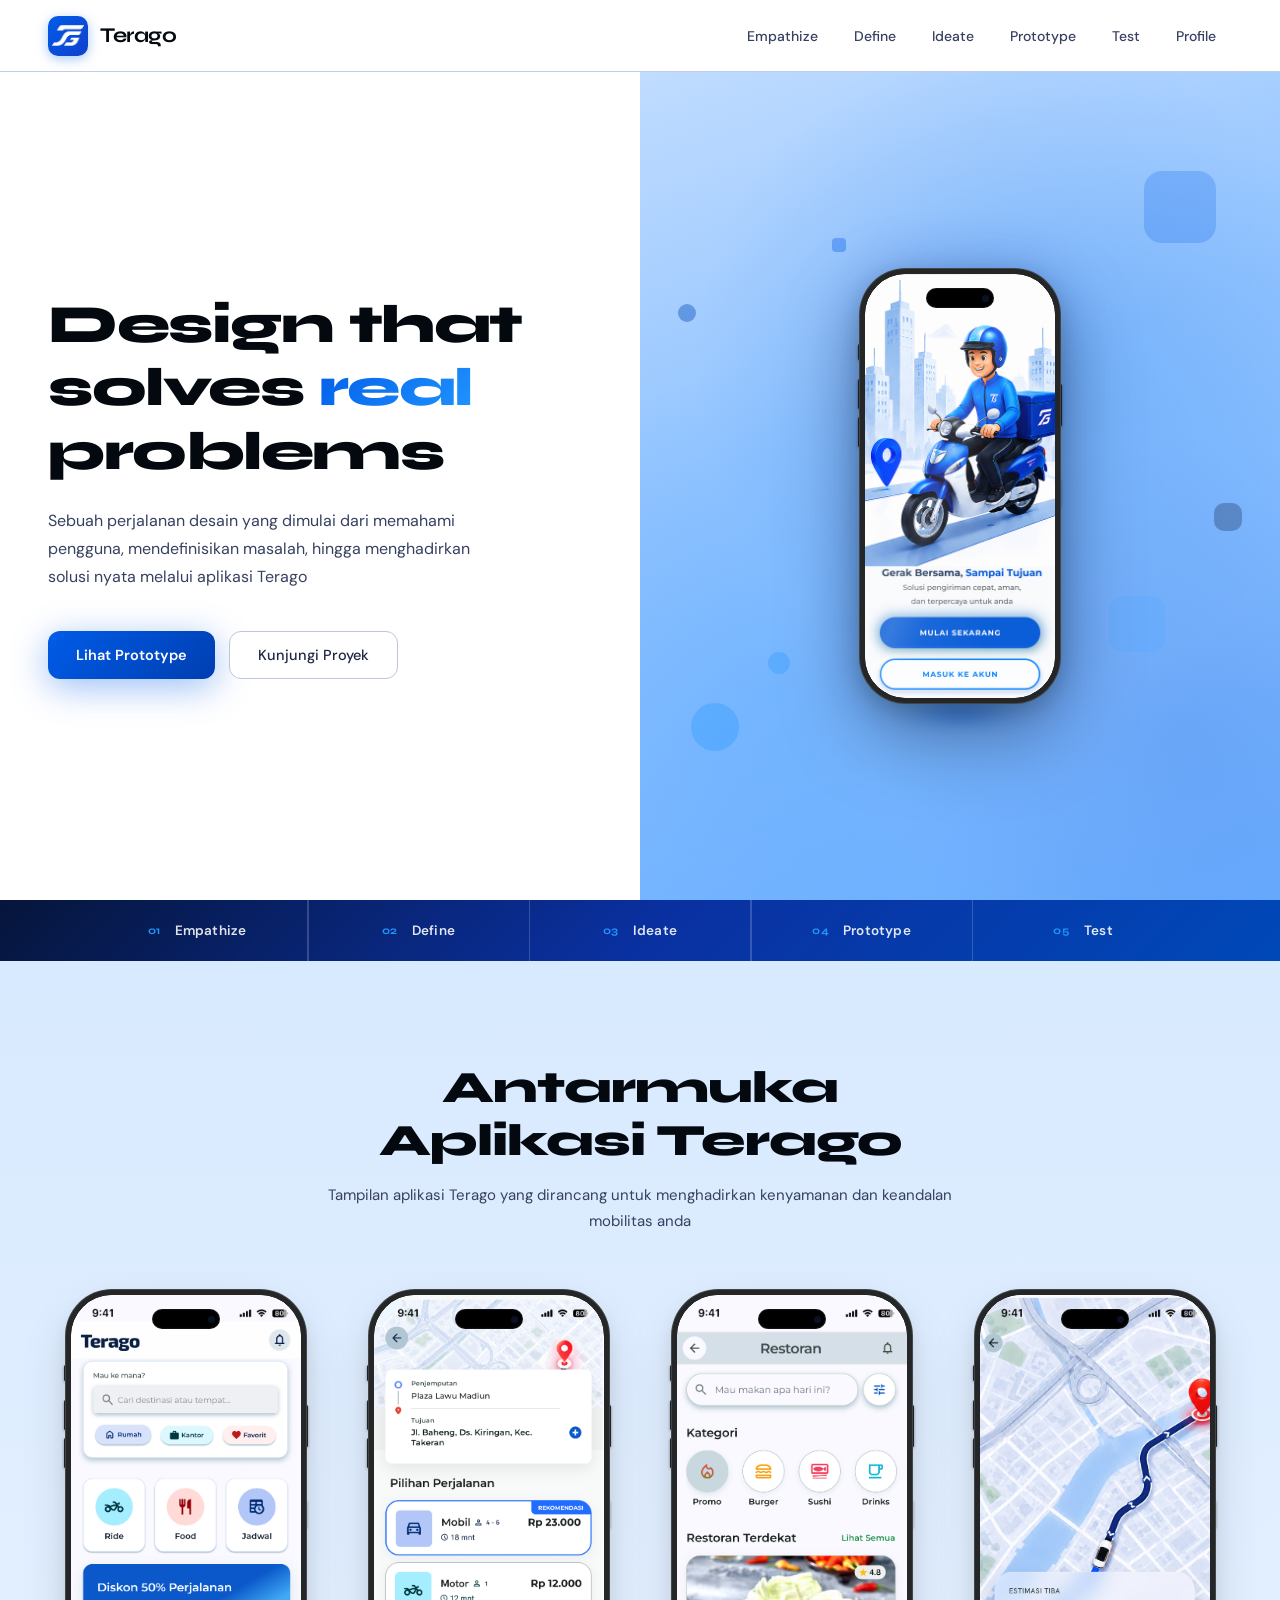
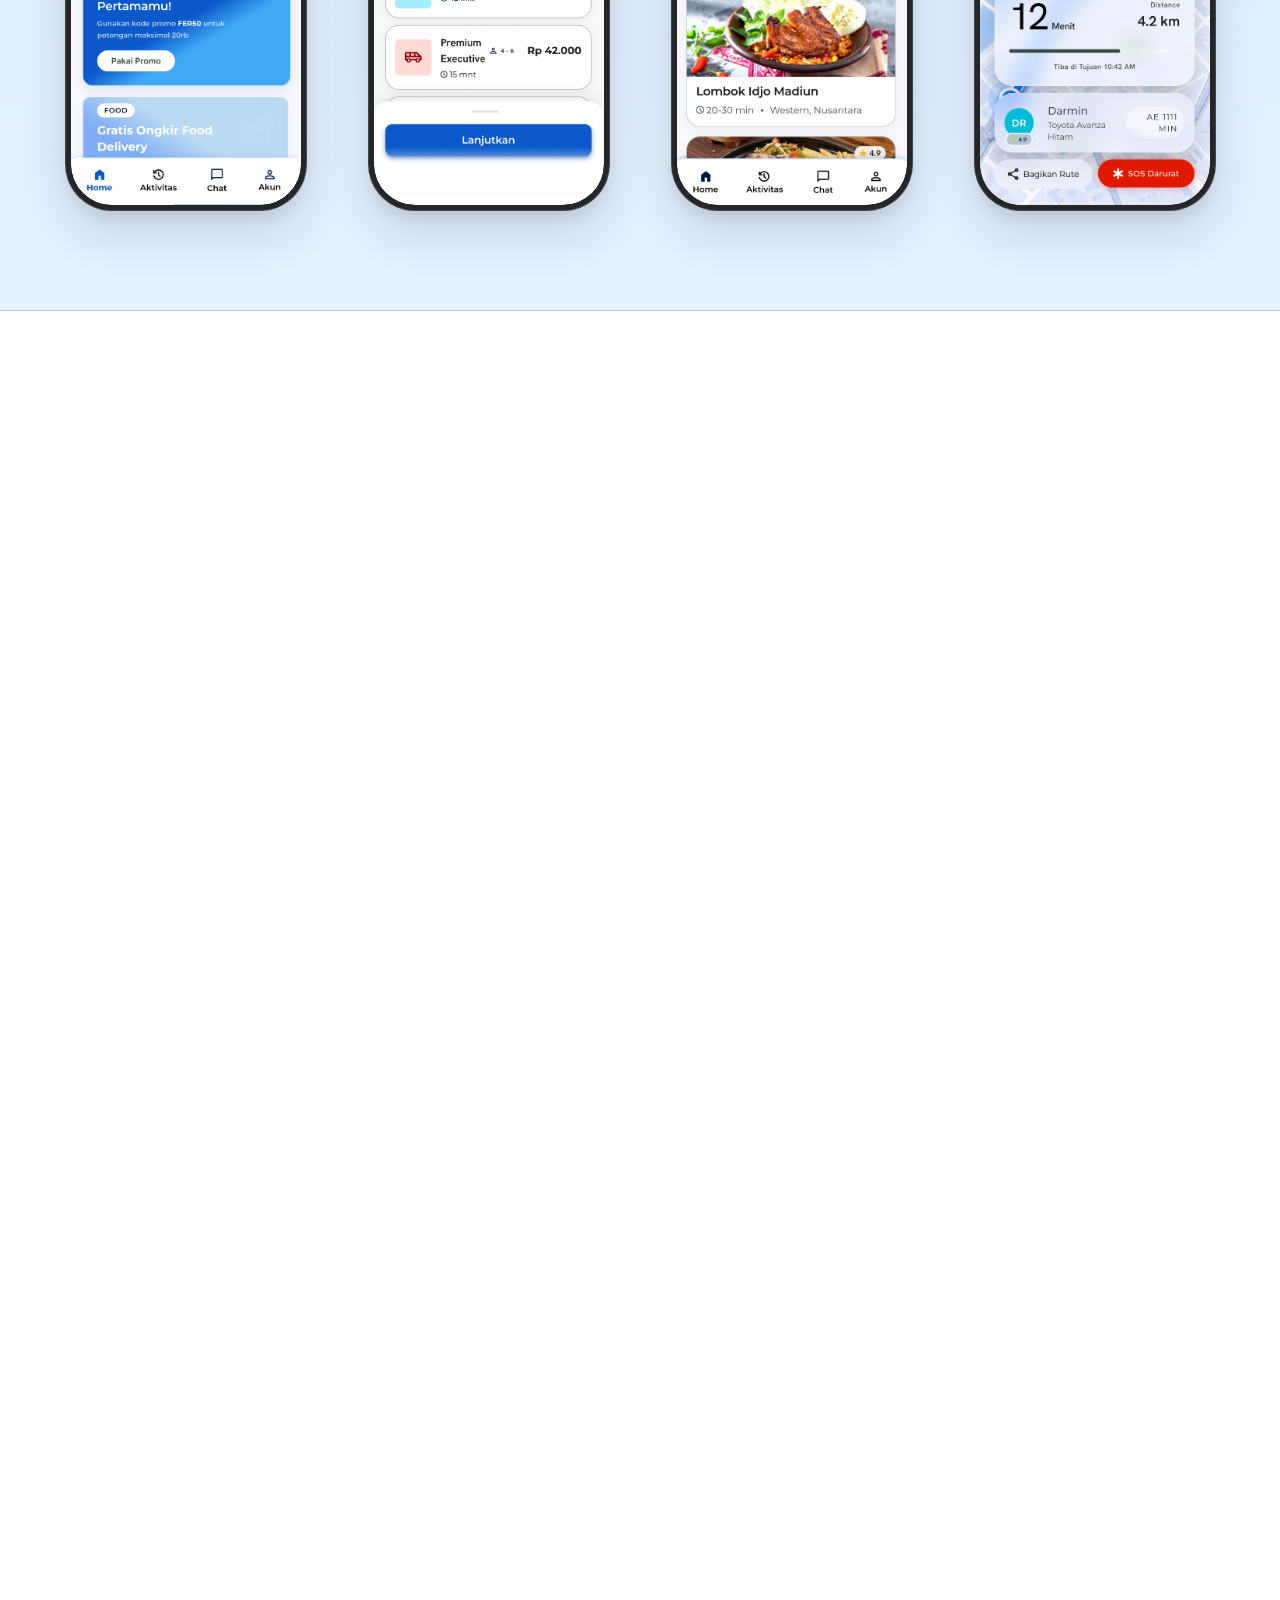
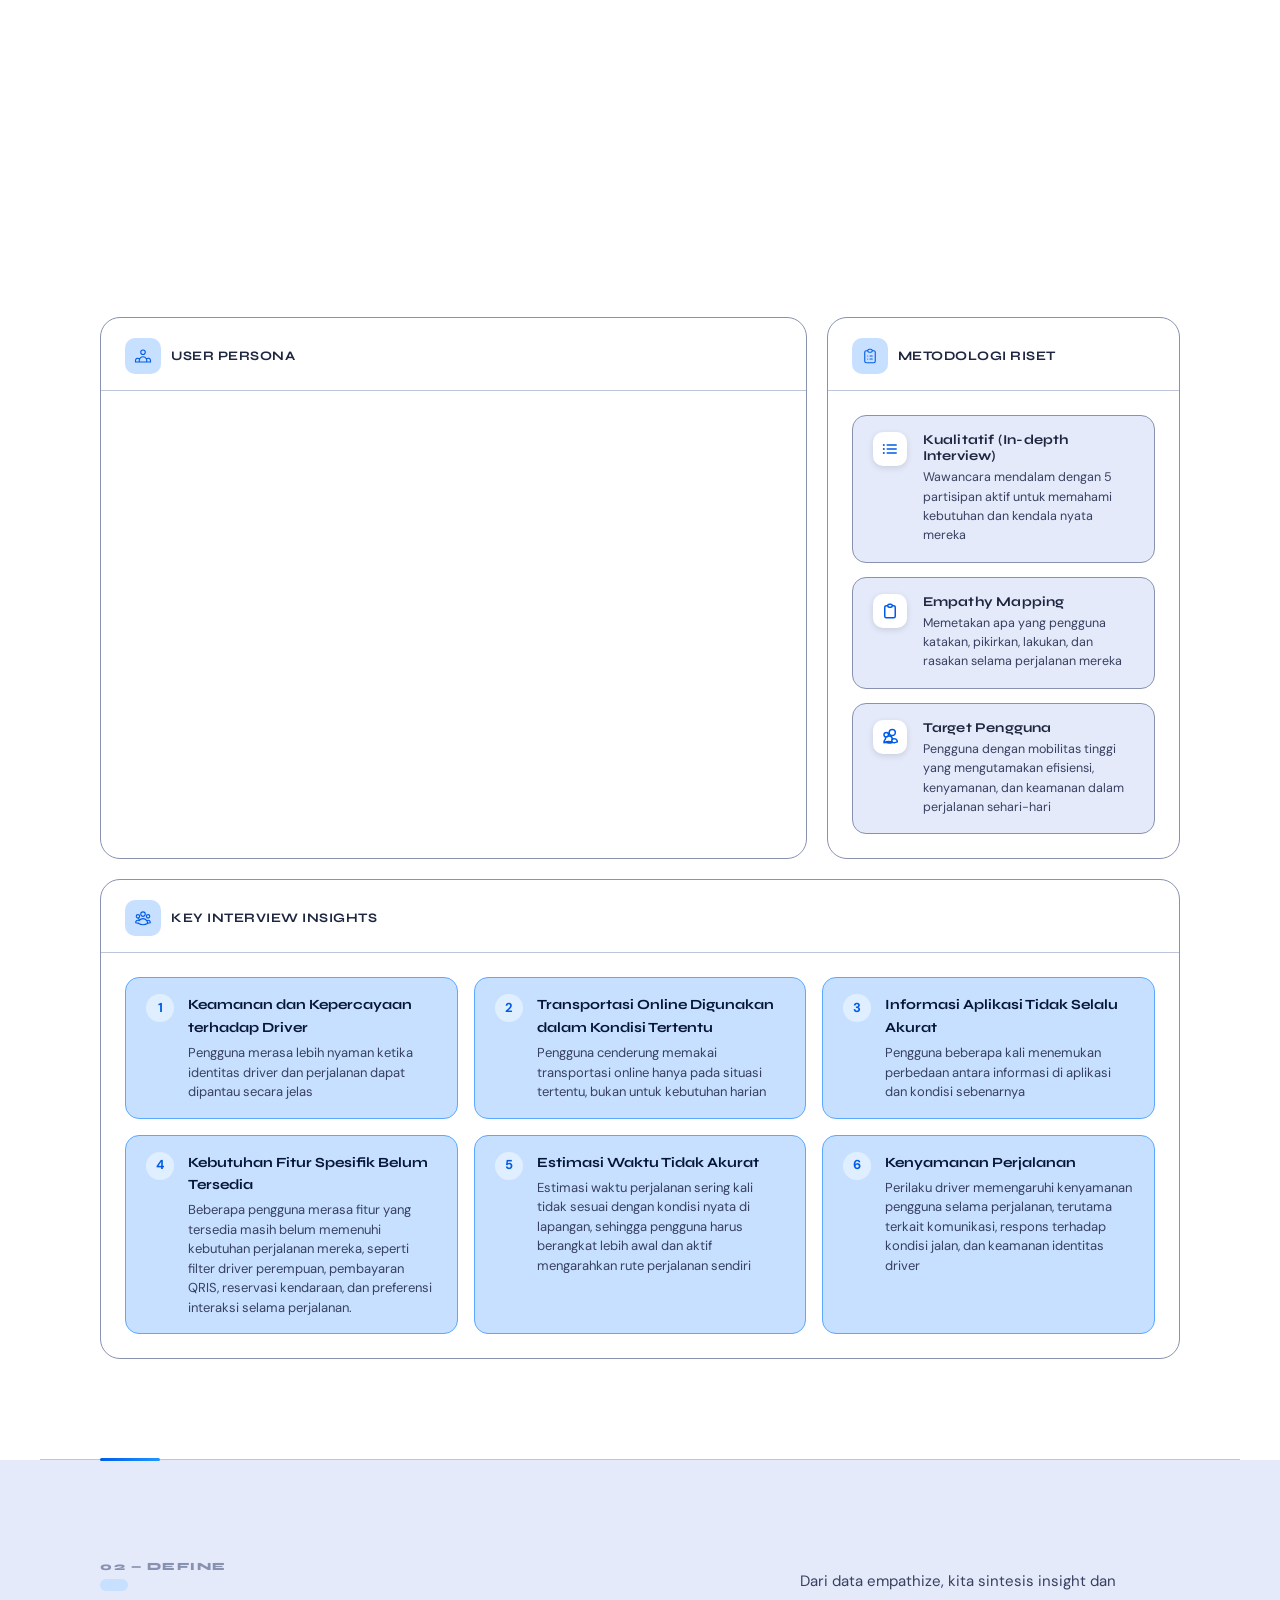
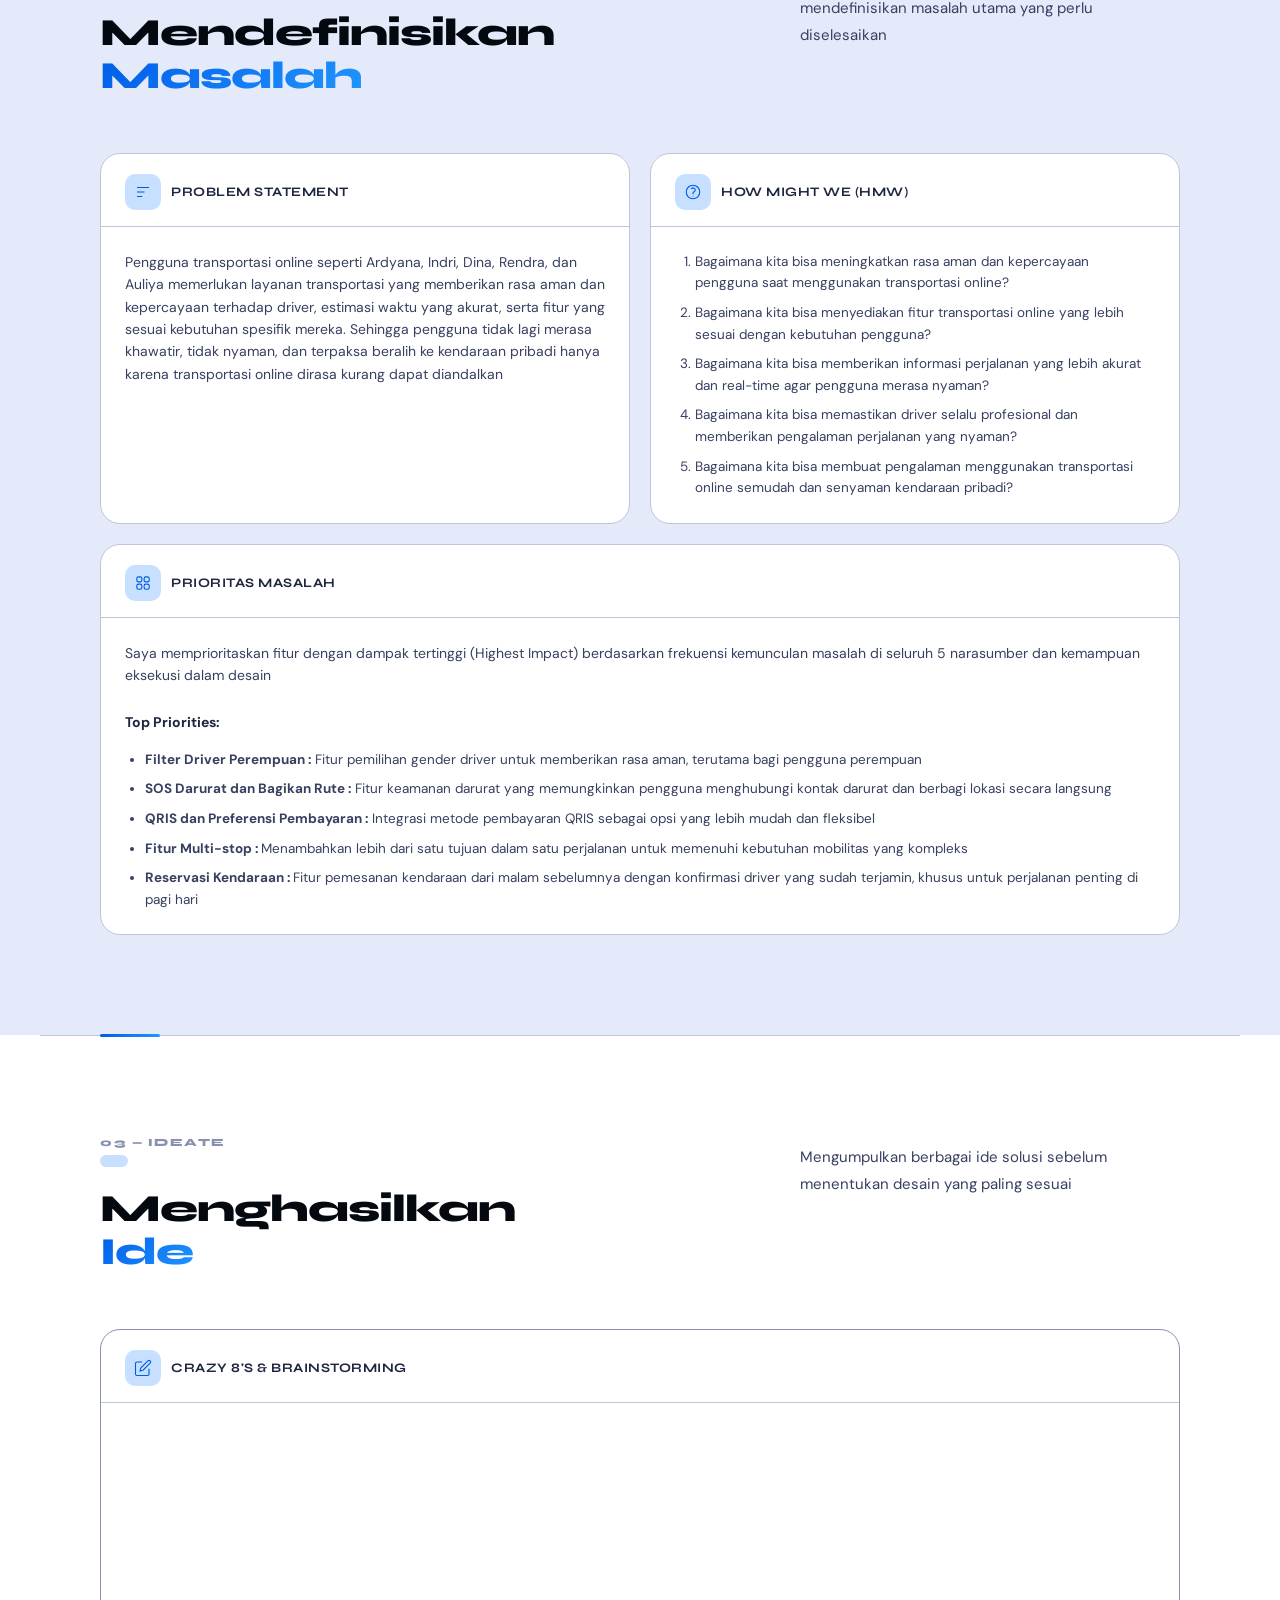
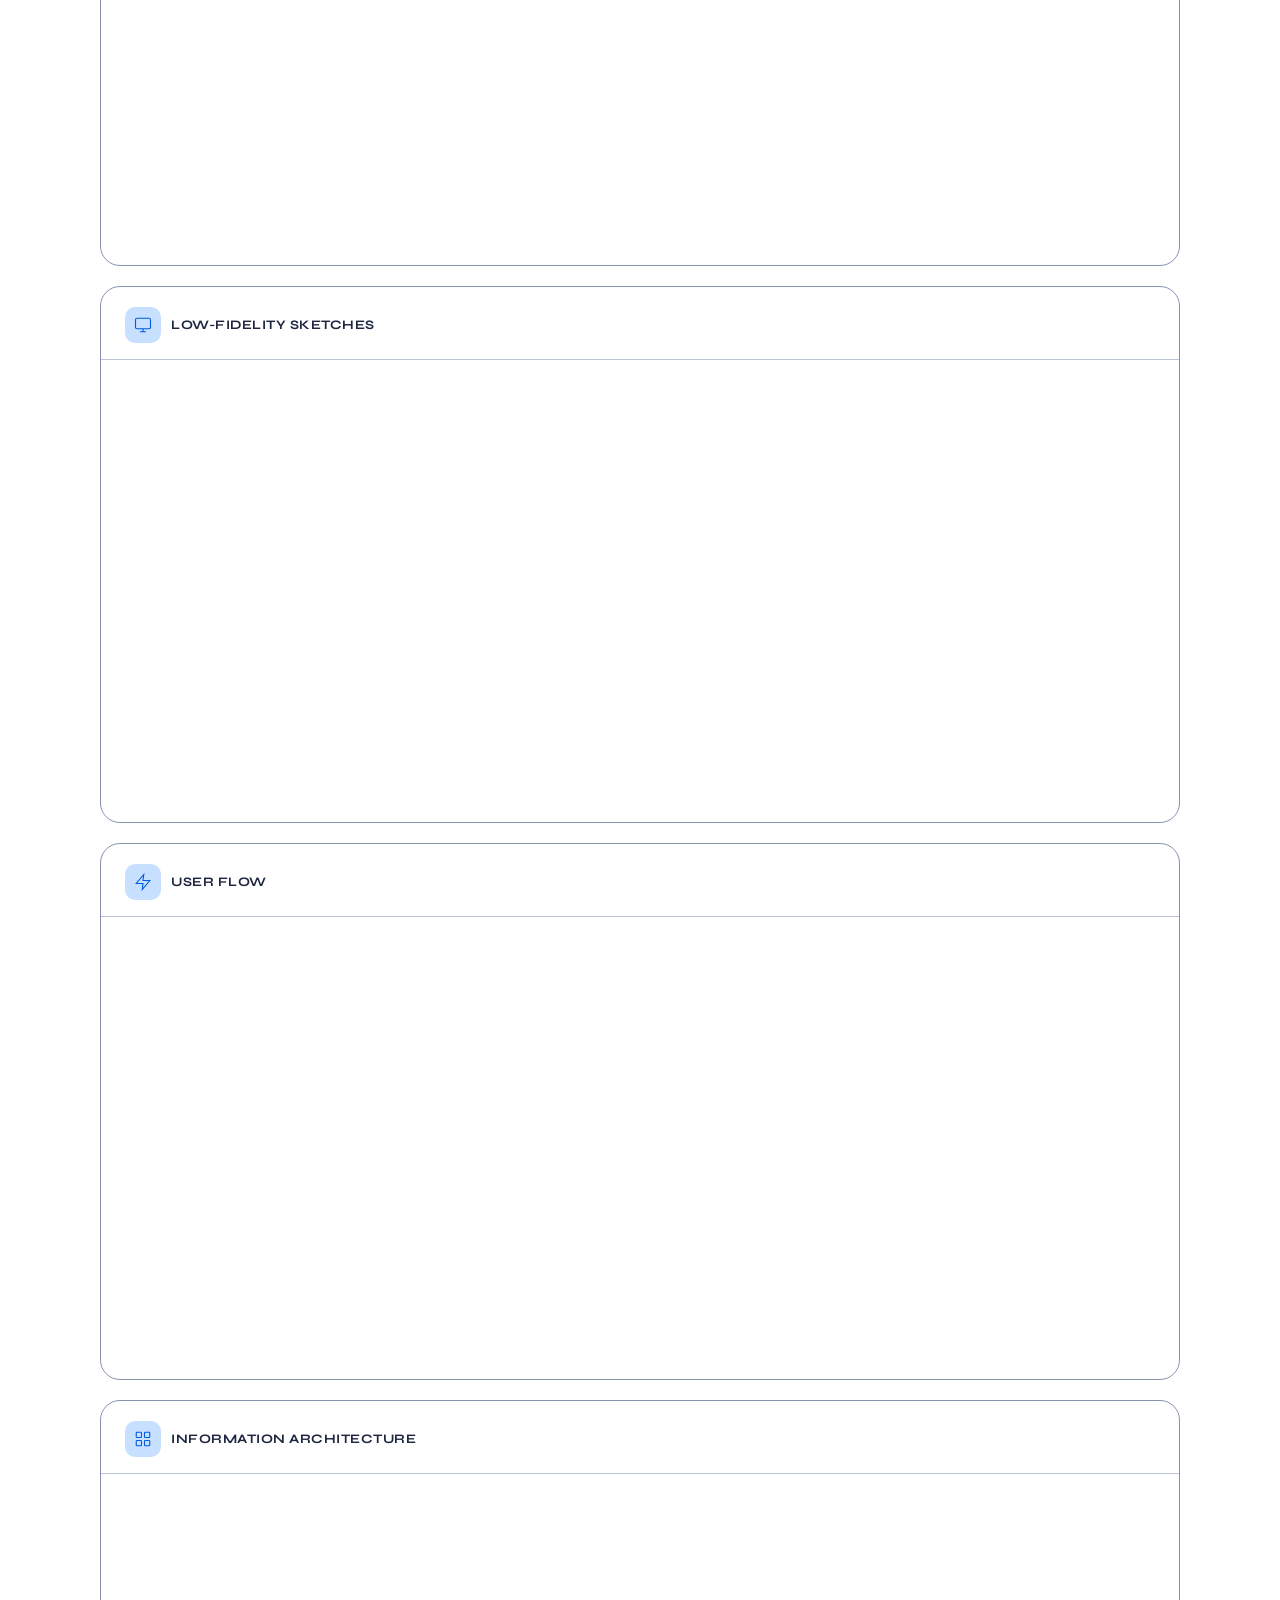
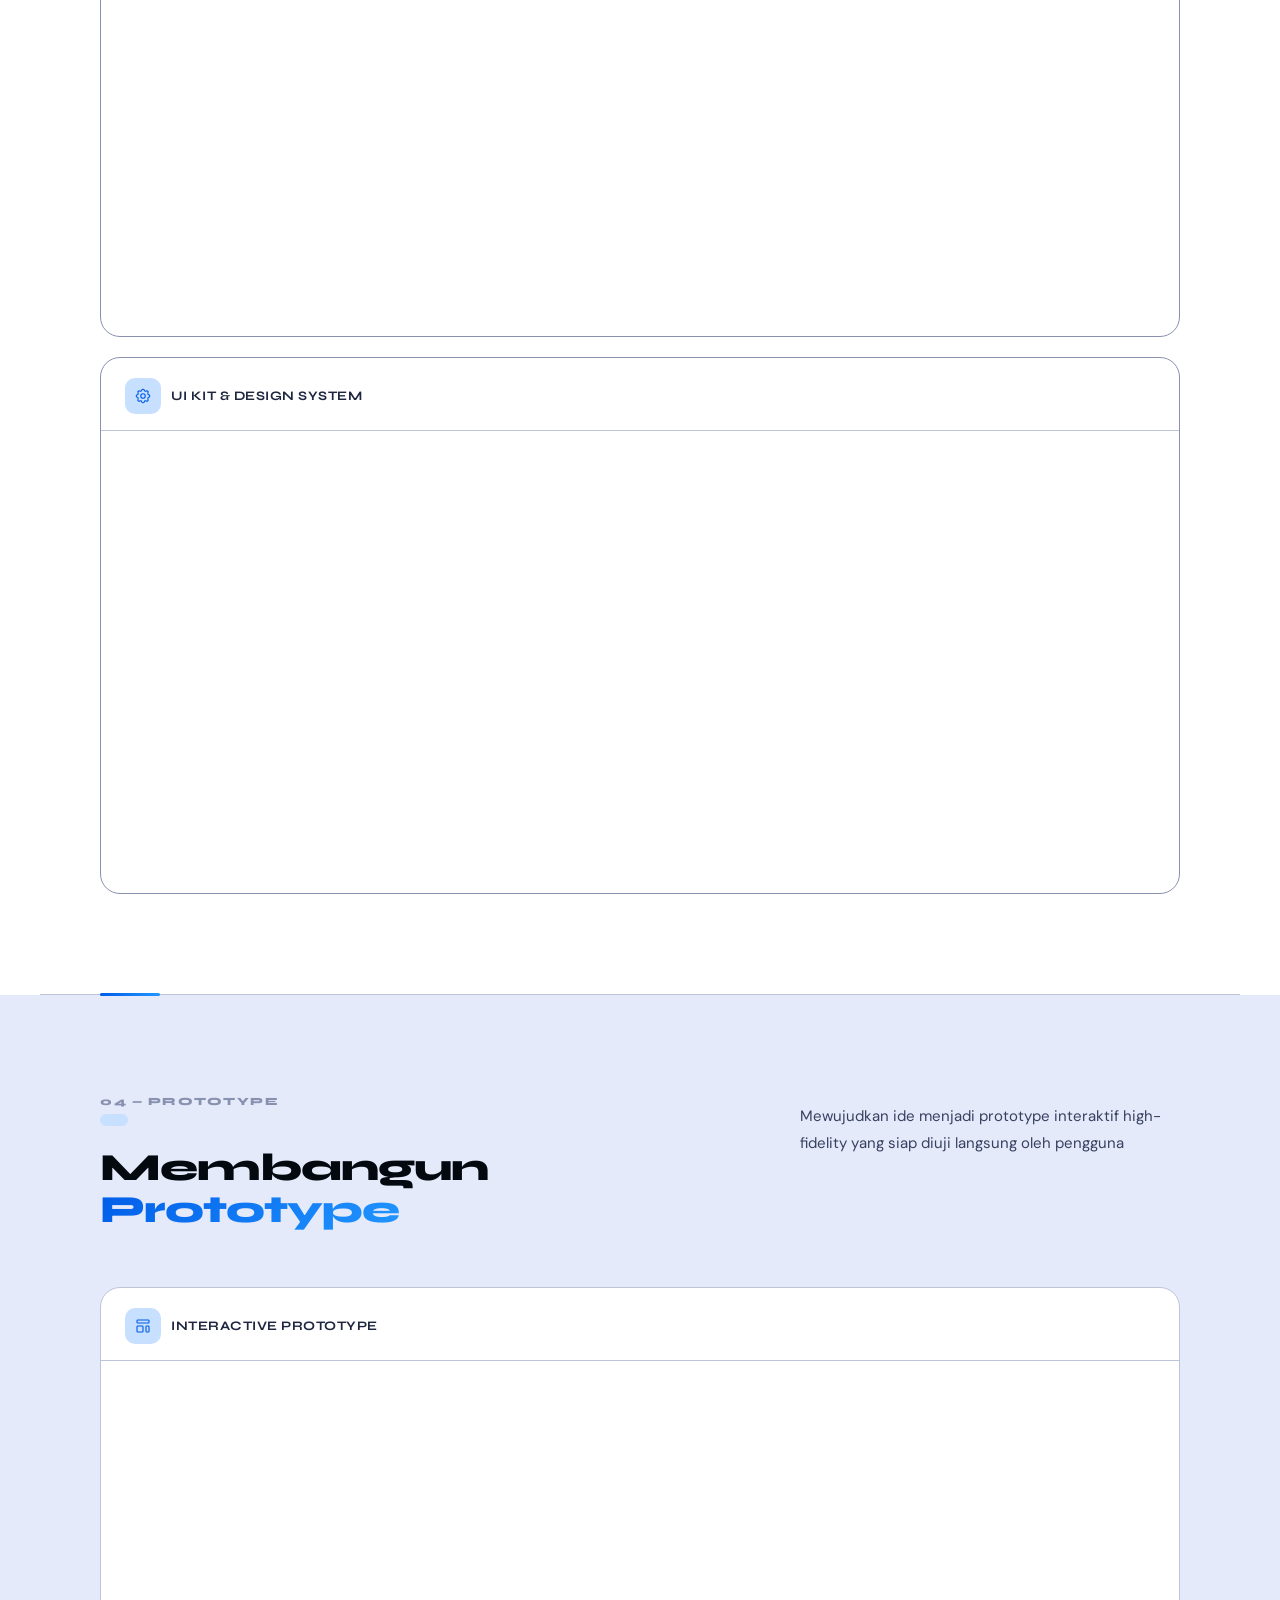
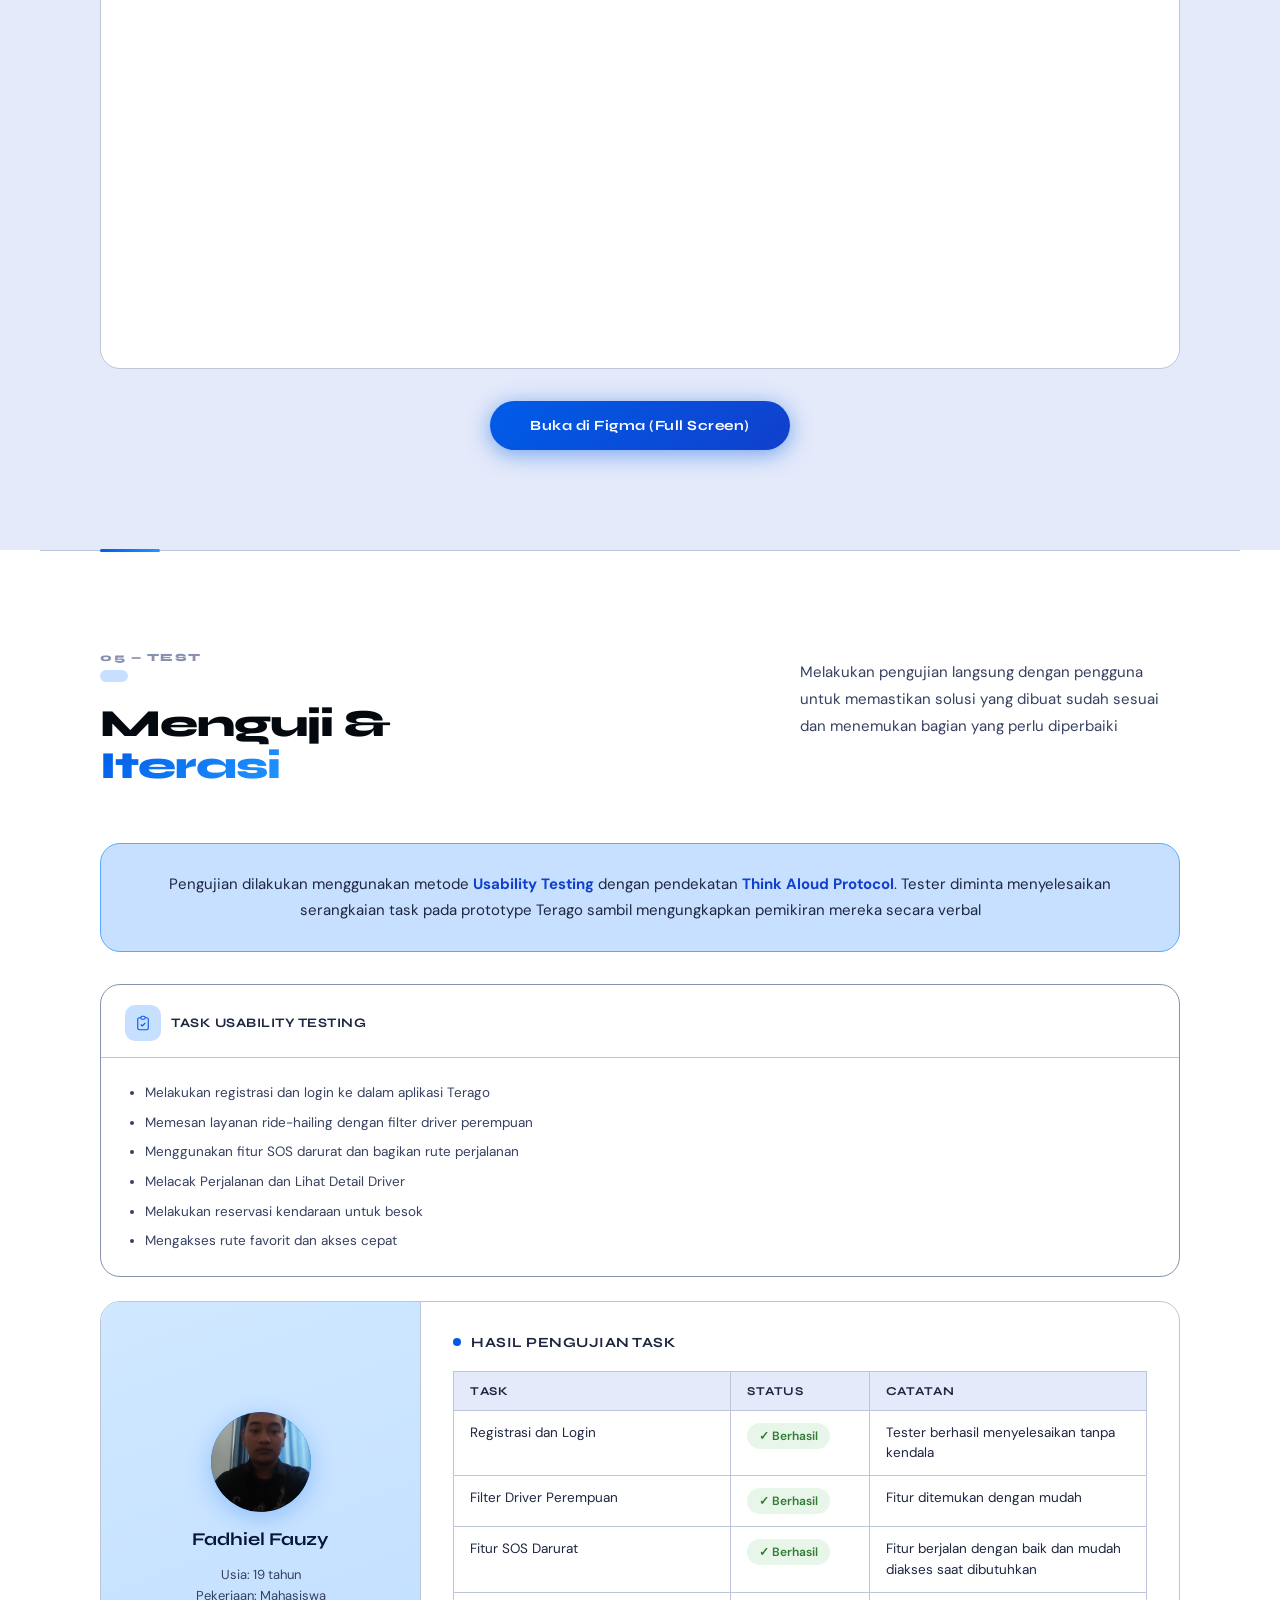
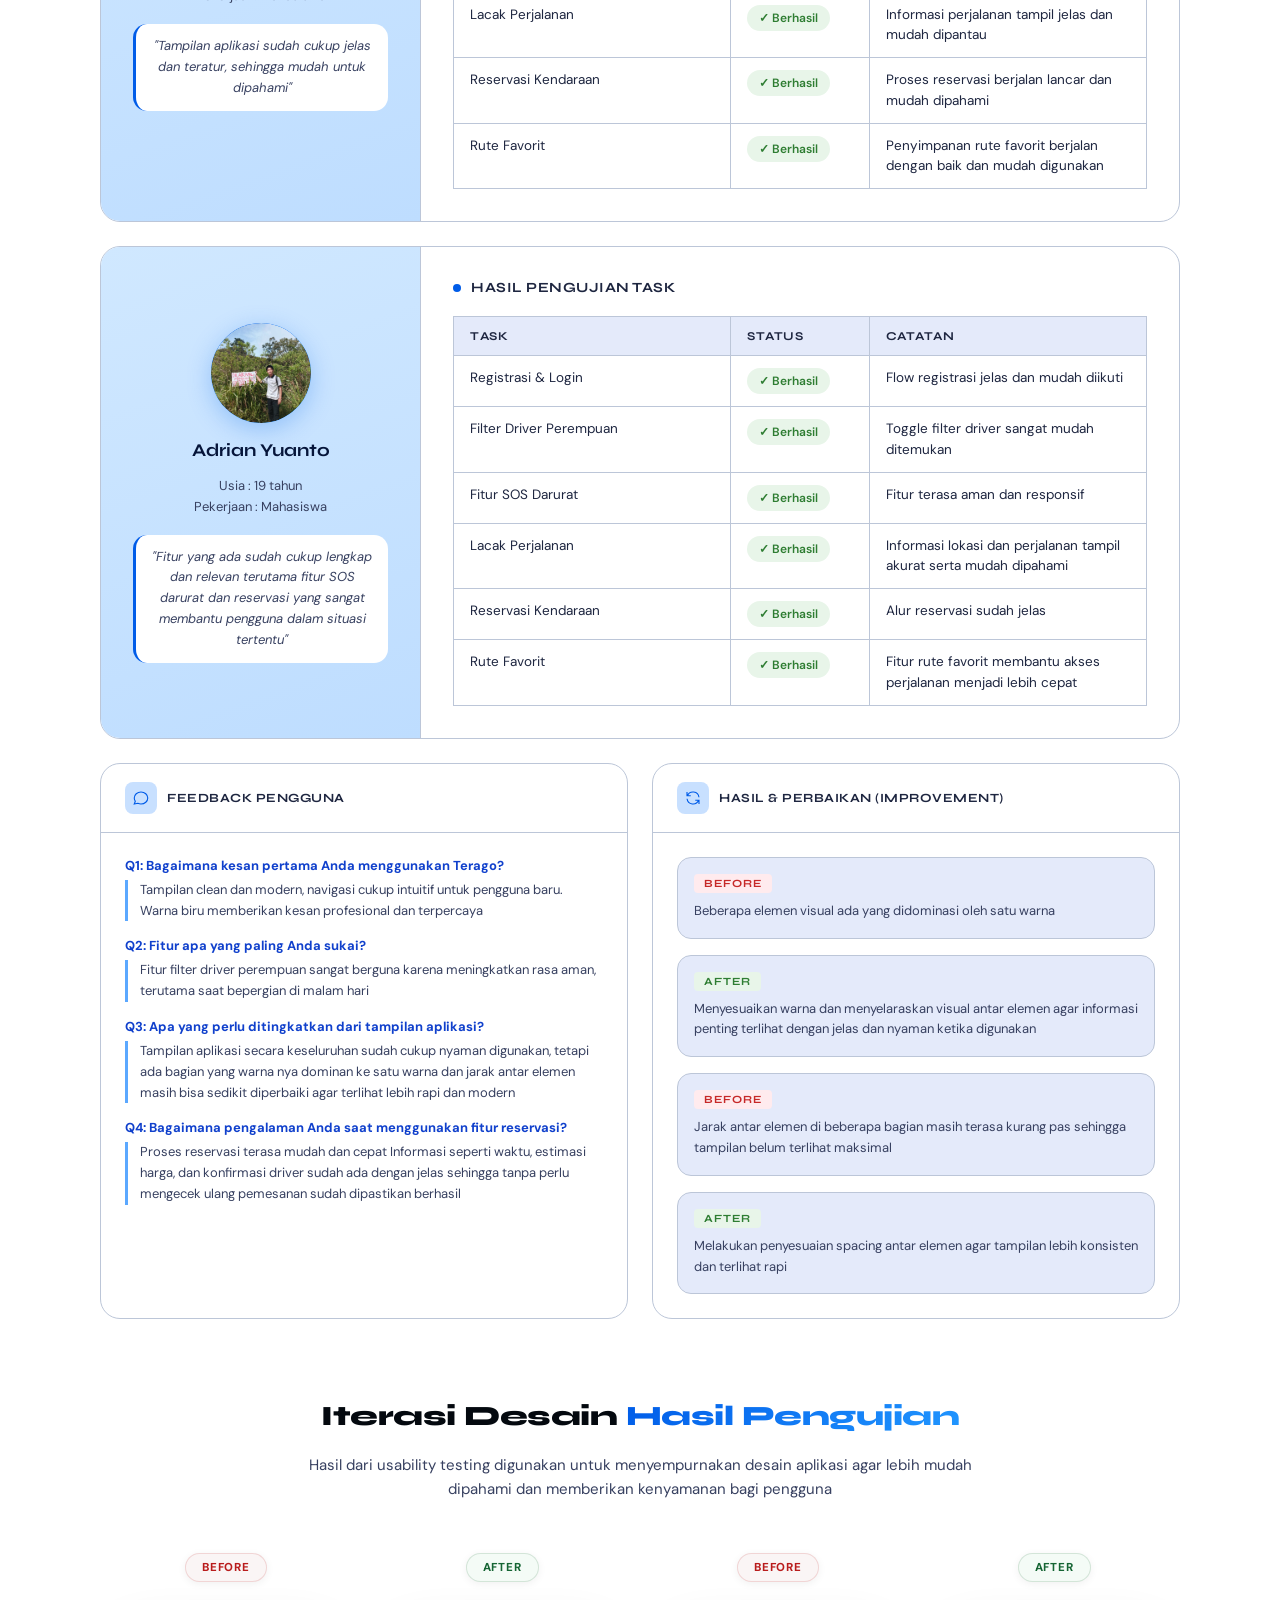
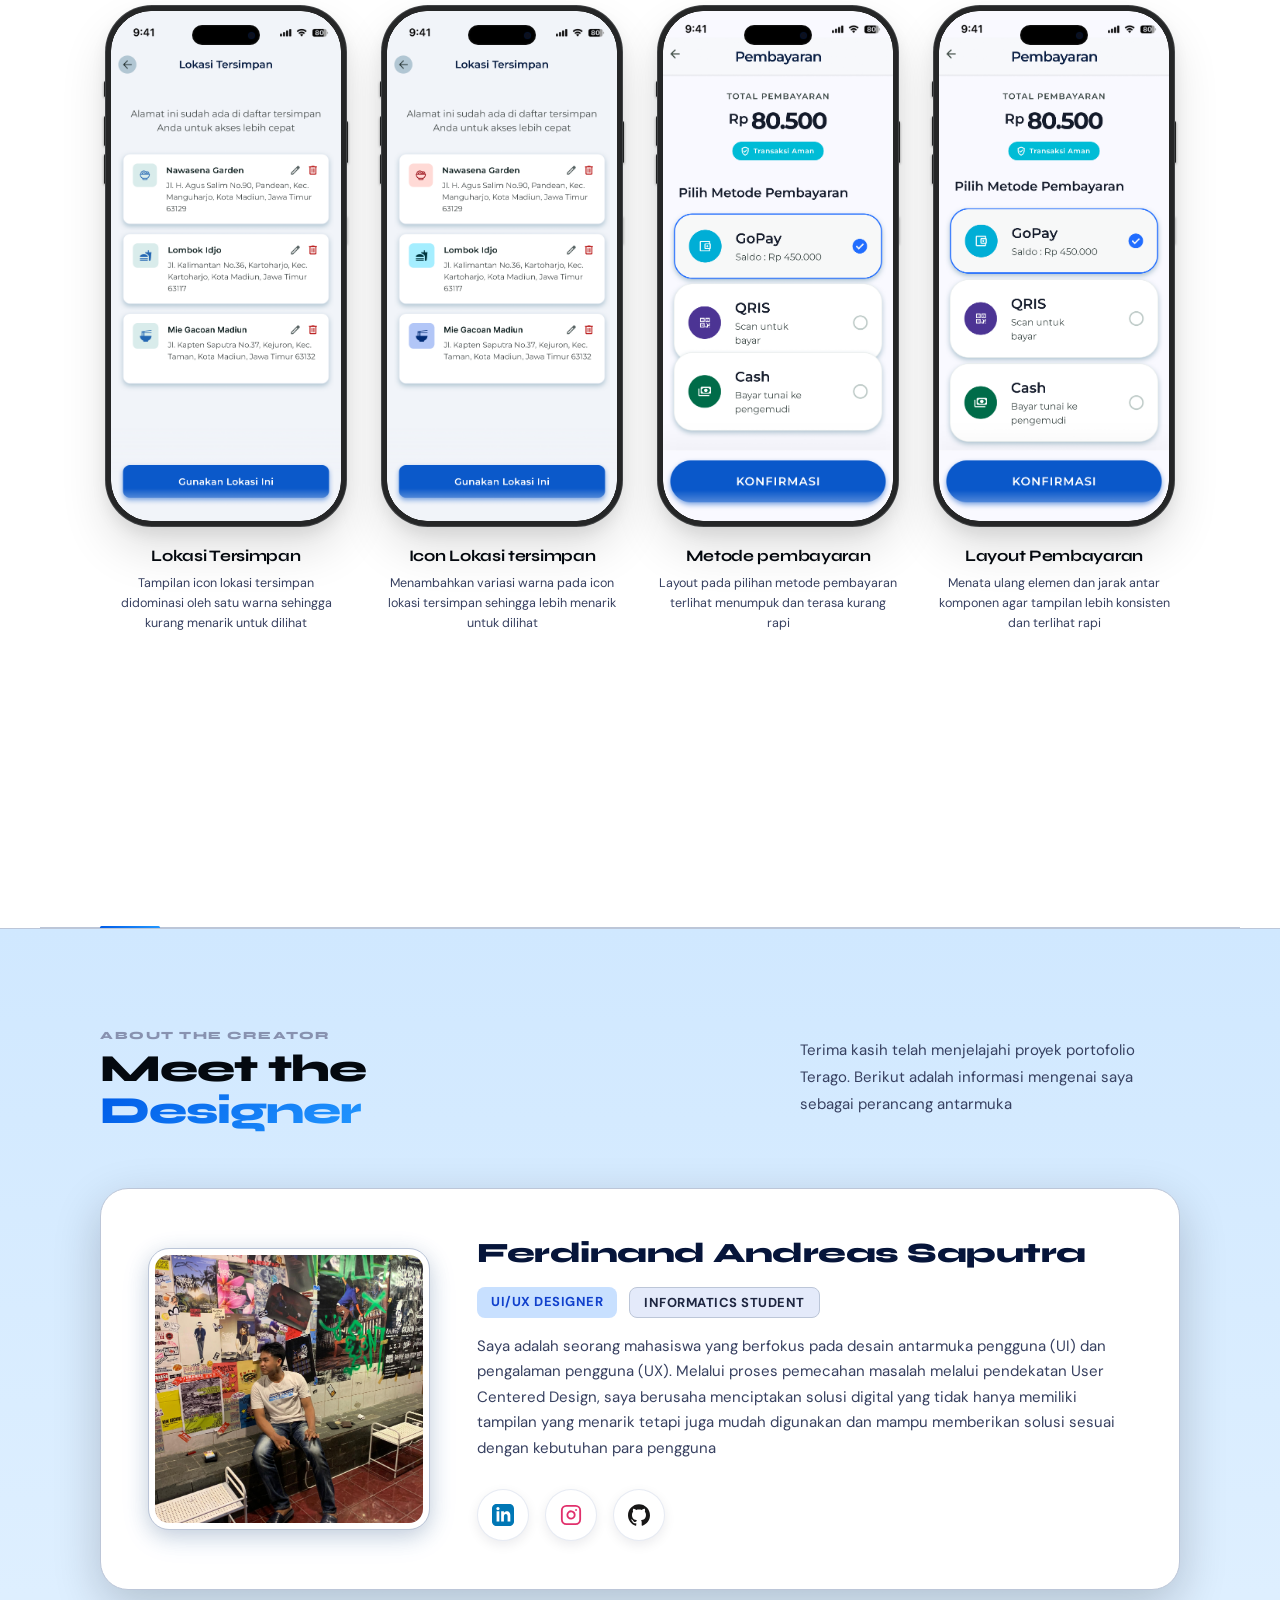
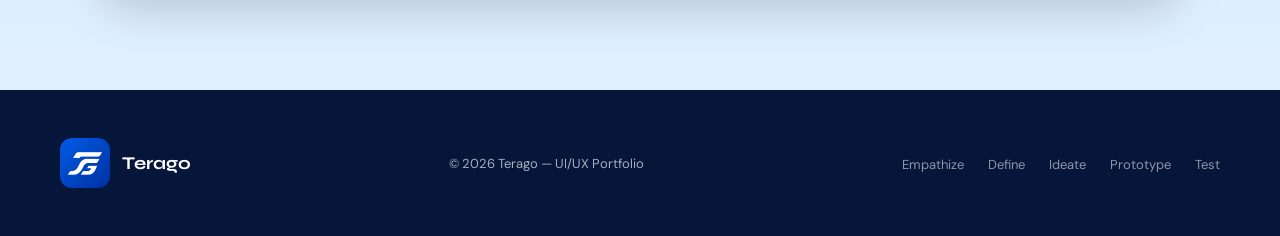
==== commit 7ba90af7: "Portofolio" ====
--- a/Terago2.html
+++ b/Terago2.html
@@ -72,18 +72,21 @@
     <div class="hero-right">
       <div class="hero-bg-pattern"></div>
 
-      <!-- Floating Decorative Elements -->
+      <!-- Floating Decorative Elements — lebih vivid & beragam delay -->
       <div class="hero-floating"
-        style="top:15%;right:12%;width:70px;height:70px;border-radius:16px;background:var(--blue);opacity:.12;"></div>
+        style="top:12%;right:10%;width:72px;height:72px;border-radius:18px;background:var(--blue);opacity:.22;animation-duration:4.5s;animation-delay:0s;"></div>
       <div class="hero-floating"
-        style="bottom:22%;left:10%;width:44px;height:44px;background:var(--blue-accent);opacity:.2;"></div>
+        style="bottom:18%;left:8%;width:48px;height:48px;border-radius:50%;background:var(--blue-accent);opacity:.32;animation-duration:6s;animation-delay:-1.2s;"></div>
       <div class="hero-floating"
-        style="top:55%;right:8%;width:24px;height:24px;border-radius:8px;background:var(--blue-navy);opacity:.15;">
-      </div>
+        style="top:52%;right:6%;width:28px;height:28px;border-radius:10px;background:var(--blue-navy);opacity:.28;animation-duration:5.5s;animation-delay:-2.5s;"></div>
       <div class="hero-floating"
-        style="top:30%;left:8%;width:16px;height:16px;background:var(--blue-medium);opacity:.25;"></div>
+        style="top:28%;left:6%;width:18px;height:18px;border-radius:50%;background:var(--blue-medium);opacity:.40;animation-duration:3.8s;animation-delay:-0.8s;"></div>
       <div class="hero-floating"
-        style="bottom:35%;right:20%;width:52px;height:52px;background:var(--blue-mid);opacity:.3;"></div>
+        style="bottom:30%;right:18%;width:56px;height:56px;border-radius:14px;background:var(--blue-mid);opacity:.35;animation-duration:7s;animation-delay:-3.5s;"></div>
+      <div class="hero-floating"
+        style="top:70%;left:20%;width:22px;height:22px;border-radius:50%;background:var(--blue-accent);opacity:.30;animation-duration:4s;animation-delay:-1.8s;"></div>
+      <div class="hero-floating"
+        style="top:20%;left:30%;width:14px;height:14px;border-radius:4px;background:var(--blue);opacity:.35;animation-duration:5s;animation-delay:-4s;"></div>
 
       <!-- Phone Mockup (iPhone 16 Pro) -->
       <div class="mockup-wrapper">
--- a/style.css
+++ b/style.css
@@ -13,28 +13,28 @@
 }
 
 :root {
-  /* Primary Blues — Deepened & More Vibrant */
-  --blue: #0066E6;
-  --blue-dark: #1A4FCC;
-  --blue-navy: #091E4A;
-  --blue-medium: #0B52B8;
-  --blue-accent: #3399FF;
-
-  /* Extended Palette — Higher saturation & visibility */
-  --blue-light: #DCEEFF;
-  --blue-subtle: #EBF4FF;
-  --blue-mid: #80BBFF;
-  --blue-glow: rgba(0, 102, 230, 0.18);
-
-  /* Neutrals — Improved contrast */
-  --black: #070E1A;
-  --gray-900: #111827;
-  --gray-700: #2D3450;
-  --gray-500: #4B5068;
-  --gray-400: #6B7294;
-  --gray-300: #A0A8C0;
-  --gray-200: #CED4E2;
-  --gray-100: #EEF1F7;
+  /* Primary Blues — Ultra Vivid & Bold */
+  --blue: #005CE8;          /* biru utama lebih kuat */
+  --blue-dark: #1040CC;     /* biru gelap lebih dalam */
+  --blue-navy: #06153A;     /* navy sangat gelap */
+  --blue-medium: #0048B8;   /* medium biru pekat */
+  --blue-accent: #2196FF;   /* aksen biru cerah */
+
+  /* Extended Palette — High contrast & vivid */
+  --blue-light: #C8E0FF;    /* lebih jenuh dari sebelumnya */
+  --blue-subtle: #E0EFFF;   /* lebih terasa dari sebelumnya */
+  --blue-mid: #5BA8FF;      /* mid blue lebih bold */
+  --blue-glow: rgba(0, 92, 232, 0.28); /* glow lebih kuat */
+
+  /* Neutrals — Maximum contrast */
+  --black: #04090F;          /* hampir hitam pekat */
+  --gray-900: #0C1420;       /* sangat gelap */
+  --gray-700: #1E2640;       /* abu-biru gelap */
+  --gray-500: #374060;       /* abu teks lebih gelap */
+  --gray-400: #556080;       /* abu medium lebih jelas */
+  --gray-300: #8892B0;       /* abu terang lebih saturasi */
+  --gray-200: #BCC6D8;       /* border lebih jelas */
+  --gray-100: #E4EAFA;       /* background tint lebih jelas */
   --white: #ffffff;
 
   /* Typography */
@@ -50,12 +50,12 @@
   --radius-lg: 20px;
   --radius-xl: 28px;
 
-  /* Shadows — Stronger presence */
-  --shadow-sm: 0 1px 4px rgba(7, 14, 26, 0.08);
-  --shadow-md: 0 4px 18px rgba(7, 14, 26, 0.10);
-  --shadow-lg: 0 12px 40px rgba(7, 14, 26, 0.13);
-  --shadow-xl: 0 24px 64px rgba(7, 14, 26, 0.16);
-  --shadow-blue: 0 8px 32px rgba(0, 102, 230, 0.25);
+  /* Shadows — Much stronger & colored */
+  --shadow-sm: 0 2px 6px rgba(4, 9, 15, 0.12);
+  --shadow-md: 0 6px 22px rgba(4, 9, 15, 0.16);
+  --shadow-lg: 0 16px 48px rgba(4, 9, 15, 0.20);
+  --shadow-xl: 0 28px 72px rgba(4, 9, 15, 0.26);
+  --shadow-blue: 0 8px 36px rgba(0, 92, 232, 0.40);
 }
 
 html {
@@ -93,7 +93,7 @@
   background: rgba(255, 255, 255, 0.92);
   backdrop-filter: blur(20px) saturate(1.8);
   -webkit-backdrop-filter: blur(20px) saturate(1.8);
-  border-bottom: 1px solid rgba(180, 195, 220, 0.5);
+  border-bottom: 1px solid rgba(140, 165, 210, 0.55);
   z-index: 100;
   display: flex;
   align-items: center;
@@ -268,7 +268,7 @@
   display: inline-flex;
   align-items: center;
   gap: 8px;
-  background: linear-gradient(135deg, var(--blue) 0%, var(--blue-medium) 100%);
+  background: linear-gradient(135deg, #005CE8 0%, #003EB0 100%);
   color: var(--white);
   font-family: var(--font-body);
   font-size: 14.5px;
@@ -313,7 +313,7 @@
 
 /* ─── HERO RIGHT ─── */
 .hero-right {
-  background: linear-gradient(160deg, var(--blue-subtle) 0%, #c8e2ff 40%, #a8d4ff 100%);
+  background: linear-gradient(160deg, #C0DCFF 0%, #92C4FF 40%, #6AADFF 100%);
   display: flex;
   align-items: center;
   justify-content: center;
@@ -354,25 +354,51 @@
 }
 
 @keyframes float {
-
-  0%,
-  100% {
-    transform: translateY(0) rotate(0deg);
-  }
-
-  33% {
-    transform: translateY(-12px) rotate(3deg);
-  }
-
-  66% {
-    transform: translateY(8px) rotate(-2deg);
-  }
+  0%   { transform: translateY(0px)   translateX(0px)  rotate(0deg); }
+  20%  { transform: translateY(-16px) translateX(4px)  rotate(4deg); }
+  45%  { transform: translateY(-8px)  translateX(-3px) rotate(-3deg); }
+  70%  { transform: translateY(-20px) translateX(5px)  rotate(5deg); }
+  100% { transform: translateY(0px)   translateX(0px)  rotate(0deg); }
 }
 
 /* iPhone 16 Pro Mockup Wrapper */
 .mockup-wrapper {
   position: relative;
   z-index: 1;
+  animation: mockup-hero-float 5s ease-in-out infinite;
+  transform-style: preserve-3d;
+  perspective: 800px;
+}
+
+/* ─── Glow pulse di bawah HP ─── */
+.mockup-wrapper::after {
+  content: '';
+  position: absolute;
+  bottom: -24px;
+  left: 50%;
+  transform: translateX(-50%);
+  width: 120px;
+  height: 28px;
+  background: radial-gradient(ellipse, rgba(0, 92, 232, 0.55) 0%, transparent 70%);
+  border-radius: 50%;
+  filter: blur(8px);
+  animation: mockup-glow-pulse 5s ease-in-out infinite;
+  z-index: -1;
+}
+
+@keyframes mockup-hero-float {
+  0%   { transform: translateY(0px)    rotate3d(1, 0.3, 0, 0deg)   scale(1); }
+  20%  { transform: translateY(-18px)  rotate3d(1, 0.3, 0, 2.5deg) scale(1.015); }
+  50%  { transform: translateY(-10px)  rotate3d(1, 0.3, 0, -1.5deg) scale(1.02); }
+  75%  { transform: translateY(-22px)  rotate3d(1, 0.3, 0, 3deg)   scale(1.01); }
+  100% { transform: translateY(0px)    rotate3d(1, 0.3, 0, 0deg)   scale(1); }
+}
+
+@keyframes mockup-glow-pulse {
+  0%, 100% { opacity: 0.5; transform: translateX(-50%) scaleX(1); }
+  20%       { opacity: 0.9; transform: translateX(-50%) scaleX(1.2); }
+  50%       { opacity: 0.65; transform: translateX(-50%) scaleX(0.9); }
+  75%       { opacity: 1;   transform: translateX(-50%) scaleX(1.3); }
 }
 
 /* Side Buttons */
@@ -429,7 +455,7 @@
 .hero-mockup {
   position: relative;
   z-index: 2;
-  width: 200px;
+  width: 200px; /* fixed — scaling handled per-breakpoint via transform */
   aspect-ratio: 9 / 19.5;
   background: #000000;
   border-radius: 46px;
@@ -440,7 +466,8 @@
     /* Dark metallic chamfer edge */
     inset 0 0 0 1px rgba(255, 255, 255, 0.08),
     0 32px 80px rgba(0, 0, 0, 0.35),
-    0 8px 24px rgba(0, 0, 0, 0.2);
+    0 8px 24px rgba(0, 0, 0, 0.2),
+    0 0 60px rgba(0, 92, 232, 0.20);
   overflow: hidden;
 }
 
@@ -504,6 +531,32 @@
   transform-origin: top center;
 }
 
+/* ─── Screen shimmer efek cahaya geser ─── */
+.mockup-screen.has-image::after {
+  content: '';
+  position: absolute;
+  inset: 0;
+  background: linear-gradient(
+    110deg,
+    transparent 20%,
+    rgba(255, 255, 255, 0.18) 45%,
+    rgba(255, 255, 255, 0.06) 55%,
+    transparent 75%
+  );
+  animation: screen-shimmer 4s ease-in-out infinite;
+  pointer-events: none;
+  z-index: 5;
+  border-radius: 41px;
+}
+
+@keyframes screen-shimmer {
+  0%   { transform: translateX(-120%) skewX(-10deg); opacity: 0; }
+  15%  { opacity: 1; }
+  50%  { transform: translateX(120%)  skewX(-10deg); opacity: 1; }
+  55%  { opacity: 0; }
+  100% { transform: translateX(120%)  skewX(-10deg); opacity: 0; }
+}
+
 .mockup-screen svg {
   width: 64px;
   height: 64px;
@@ -523,7 +576,7 @@
    PROCESS STRIP
    ═══════════════════════════════════════════════ */
 .process-strip {
-  background: linear-gradient(135deg, var(--blue-navy) 0%, var(--blue-dark) 50%, var(--blue-medium) 100%);
+  background: linear-gradient(135deg, #06153A 0%, #0A30A0 50%, #0048B8 100%);
   padding: 0 48px;
   display: flex;
   align-items: stretch;
@@ -1181,6 +1234,22 @@
 /* ═══════════════════════════════════════════════
    RESPONSIVE
    ═══════════════════════════════════════════════ */
+/* ═══════════════════════════════════════════════
+   RESPONSIVE
+   ═══════════════════════════════════════════════ */
+
+/* ─── 1280px: Large tablet / small laptop ─── */
+@media (max-width: 1280px) {
+  .hero-left {
+    padding: 80px 48px;
+  }
+
+  .hero-right {
+    min-height: 100%;
+  }
+}
+
+/* ─── 1024px: Tablet landscape ─── */
 @media (max-width: 1024px) {
   nav {
     padding: 0 32px;
@@ -1190,6 +1259,10 @@
     padding: 80px 40px;
   }
 
+  .hero-right {
+    min-height: 520px;
+  }
+
   .section {
     padding: 80px 40px;
   }
@@ -1199,6 +1272,7 @@
   }
 }
 
+/* ─── 768px: Tablet portrait / mobile ─── */
 @media (max-width: 768px) {
   nav {
     padding: 0 20px;
@@ -1217,21 +1291,35 @@
     font-size: 17px;
   }
 
+  /* Hero jadi single column: teks atas, HP bawah */
   .hero {
     grid-template-columns: 1fr;
     min-height: auto;
   }
 
   .hero-left {
-    padding: 60px 24px 48px;
-  }
-
+    padding: 56px 32px 40px;
+    text-align: center;
+    align-items: center;
+  }
+
+  .hero-desc {
+    max-width: 100%;
+  }
+
+  .hero-cta {
+    justify-content: center;
+  }
+
+  /* Hero-right cukup menampung phone 200px * aspect(19.5/9) = ~433px + float ~22px + padding */
   .hero-right {
-    min-height: 400px;
-  }
-
-  .hero-mockup {
-    width: 180px;
+    min-height: 520px;
+    padding: 40px 0 52px;
+  }
+
+  /* Scale seragam — TIDAK ubah border-radius / notch / border / button apapun */
+  .mockup-wrapper {
+    animation-name: mockup-hero-float-md;
   }
 
   .section {
@@ -1272,14 +1360,28 @@
   }
 }
 
+/* Scale 0.86 — frame identik dengan desktop, hanya lebih kecil ~172px visual */
+@keyframes mockup-hero-float-md {
+  0%   { transform: scale(0.86) translateY(0px)    rotate3d(1, 0.3, 0, 0deg);    }
+  20%  { transform: scale(0.86) translateY(-18px)  rotate3d(1, 0.3, 0, 2.5deg);  }
+  50%  { transform: scale(0.86) translateY(-10px)  rotate3d(1, 0.3, 0, -1.5deg); }
+  75%  { transform: scale(0.86) translateY(-22px)  rotate3d(1, 0.3, 0, 3deg);    }
+  100% { transform: scale(0.86) translateY(0px)    rotate3d(1, 0.3, 0, 0deg);    }
+}
+
+/* ─── 480px: Mobile ─── */
 @media (max-width: 480px) {
   .nav-links {
     display: none;
   }
 
   .hero-title {
-    font-size: 32px;
+    font-size: clamp(28px, 8vw, 36px);
     letter-spacing: -0.5px;
+  }
+
+  .hero-desc {
+    font-size: 14.5px;
   }
 
   .hero-cta {
@@ -1293,33 +1395,45 @@
   }
 
   .hero-right {
-    min-height: 340px;
-  }
-
-  .hero-mockup {
-    width: 160px;
-  }
-
-  .mockup-wrapper .button-action {
-    top: 58px;
-    height: 12px;
-  }
-  .mockup-wrapper .button-vol-up {
-    top: 84px;
-    height: 24px;
-  }
-  .mockup-wrapper .button-vol-down {
-    top: 114px;
-    height: 24px;
-  }
-  .mockup-wrapper .button-power {
-    top: 88px;
-    height: 34px;
-  }
-  .mockup-wrapper .button-camera {
-    top: 162px;
-    height: 22px;
-  }
+    min-height: 500px;
+    padding: 32px 0 44px;
+  }
+
+  /* Scale lebih kecil di mobile — frame TETAP identik, hanya lebih kecil */
+  .mockup-wrapper {
+    animation-name: mockup-hero-float-sm;
+  }
+}
+
+/* Scale 0.76 — frame identik dengan desktop, visual ~152px */
+@keyframes mockup-hero-float-sm {
+  0%   { transform: scale(0.76) translateY(0px)   rotate3d(1, 0.3, 0, 0deg);   }
+  25%  { transform: scale(0.76) translateY(-12px) rotate3d(1, 0.3, 0, 1.8deg); }
+  55%  { transform: scale(0.76) translateY(-6px)  rotate3d(1, 0.3, 0, -1deg);  }
+  80%  { transform: scale(0.76) translateY(-14px) rotate3d(1, 0.3, 0, 2.2deg); }
+  100% { transform: scale(0.76) translateY(0px)   rotate3d(1, 0.3, 0, 0deg);   }
+}
+
+/* ─── 360px: Mobile XS ─── */
+@media (max-width: 360px) {
+  .hero-right {
+    min-height: 480px;
+    padding: 28px 0 40px;
+  }
+
+  /* Scale lebih kecil lagi — frame TETAP identik, visual ~136px */
+  .mockup-wrapper {
+    animation-name: mockup-hero-float-xs;
+  }
+}
+
+/* Scale 0.68 untuk layar 360px ke bawah */
+@keyframes mockup-hero-float-xs {
+  0%   { transform: scale(0.68) translateY(0px)   rotate3d(1, 0.3, 0, 0deg);   }
+  25%  { transform: scale(0.68) translateY(-10px) rotate3d(1, 0.3, 0, 1.5deg); }
+  55%  { transform: scale(0.68) translateY(-5px)  rotate3d(1, 0.3, 0, -1deg);  }
+  80%  { transform: scale(0.68) translateY(-12px) rotate3d(1, 0.3, 0, 2deg);   }
+  100% { transform: scale(0.68) translateY(0px)   rotate3d(1, 0.3, 0, 0deg);   }
 }
 
 /* ─── Custom Figma Prototype Redirect Button ─── */
@@ -1337,7 +1451,7 @@
   letter-spacing: 0.5px;
   border-radius: 100px;
   text-decoration: none;
-  box-shadow: 0 4px 18px rgba(0, 102, 230, 0.35);
+  box-shadow: 0 4px 22px rgba(0, 92, 232, 0.50);
   transition: all 0.3s cubic-bezier(0.4, 0, 0.2, 1);
   cursor: pointer;
 }
@@ -1346,7 +1460,7 @@
   background: linear-gradient(135deg, var(--blue-dark) 0%, var(--blue-navy) 100%);
   color: var(--white);
   transform: translateY(-3px);
-  box-shadow: 0 8px 28px rgba(0, 102, 230, 0.50);
+  box-shadow: 0 10px 36px rgba(0, 92, 232, 0.65);
 }
 
 /* ═══════════════════════════════════════════════
@@ -1395,7 +1509,7 @@
   align-items: center;
   justify-content: center;
   padding: 40px 32px;
-  background: linear-gradient(160deg, var(--blue-subtle) 0%, var(--blue-light) 100%);
+  background: linear-gradient(160deg, #D0E8FF 0%, #BEDDFF 100%);
   border-right: 1.5px solid var(--gray-200);
   text-align: center;
   gap: 16px;
@@ -1649,7 +1763,7 @@
 .test-conclusion {
   margin-top: 24px;
   padding: 32px;
-  background: linear-gradient(135deg, var(--blue-navy) 0%, var(--blue-dark) 100%);
+  background: linear-gradient(135deg, #06153A 0%, #0A30A0 60%, #1040CC 100%);
   border-radius: var(--radius-lg);
   color: var(--white);
 }
@@ -1744,7 +1858,7 @@
   height: 50px;
   /* Mengganti background solid dengan linear-gradient */
   /* Anda bisa menyesuaikan arah gradasi (to bottom right) dan warna kodenya */
-  background: linear-gradient(135deg, #007bff 0%, #0056b3 100%);
+  background: linear-gradient(135deg, #005CE8 0%, #0030A0 100%);
 
   border-radius: 12px;
   /* Memperhalus sudut agar lebih modern */
@@ -1768,7 +1882,7 @@
    ═══════════════════════════════════════════════ */
 .opening-mockups-section {
   padding: 100px 48px;
-  background: var(--blue-subtle);
+  background: linear-gradient(180deg, #D8EAFF 0%, #E6F1FF 100%);
   display: flex;
   flex-direction: column;
   align-items: center;
@@ -2042,9 +2156,9 @@
    ═══════════════════════════════════════════════ */
 .why-terago-section {
   padding: 100px 48px;
-  background: var(--black);
+  background: linear-gradient(145deg, #040A14 0%, #061535 60%, #081E50 100%);
   color: var(--white);
-  border-bottom: 1px solid rgba(255, 255, 255, 0.08);
+  border-bottom: 1px solid rgba(255, 255, 255, 0.10);
   display: flex;
   justify-content: center;
   align-items: center;
@@ -2091,8 +2205,8 @@
 
 /* Design Goals Card Styling */
 .design-goals-card {
-  background: var(--gray-900);
-  border: 1.5px solid rgba(255, 255, 255, 0.12);
+  background: linear-gradient(160deg, #0E1B38 0%, #111E3C 100%);
+  border: 1.5px solid rgba(33, 150, 255, 0.25);
   border-radius: var(--radius-xl);
   padding: 40px;
   box-shadow: var(--shadow-xl), 0 20px 40px rgba(0, 0, 0, 0.2);
@@ -2194,7 +2308,7 @@
 
 /* ─── PROFILE & IDENTITY SECTION ─── */
 .profile-section {
-  background: var(--blue-subtle);
+  background: linear-gradient(180deg, #D0E8FF 0%, #E0F0FF 100%);
   border-top: 1px solid var(--gray-200);
 }
 
